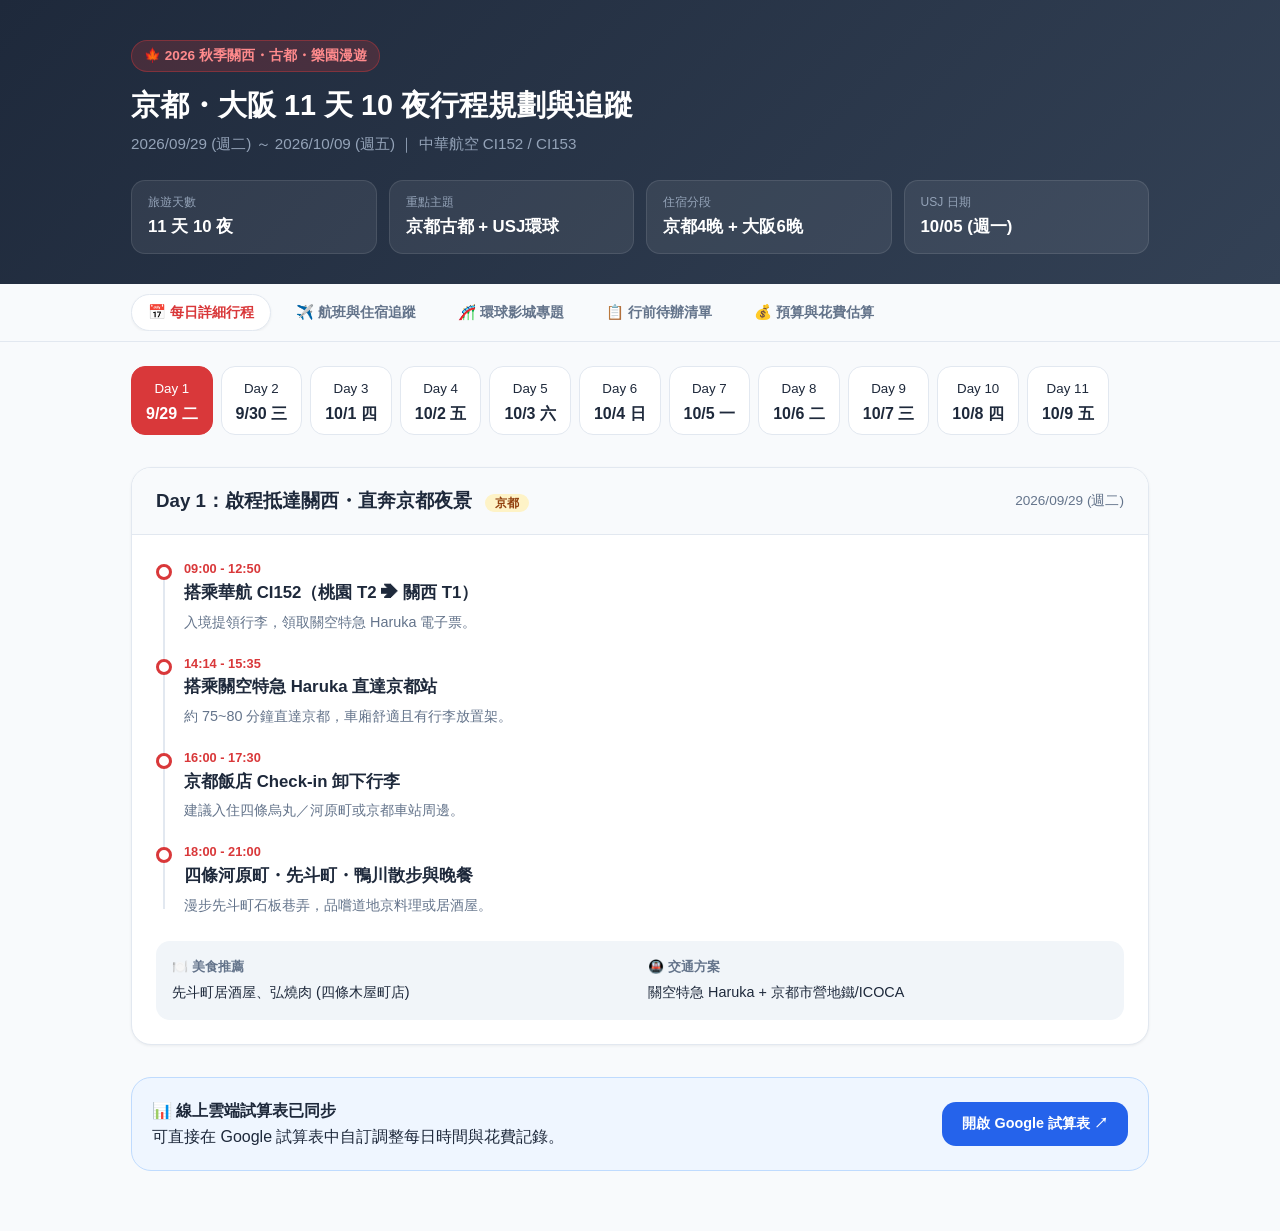
==== index.html @ 7df3bc1c "Create index.html" ====
<!DOCTYPE html>
<html lang="zh-TW">
<head>
  <meta charset="UTF-8">
  <meta name="viewport" content="width=device-width, initial-scale=1.0">
  <title>2026 關西秋季之旅 11天10夜 行程規劃與追蹤</title>
  <style>
    :root {
      --primary: #d9383a;
      --primary-dark: #b32024;
      --secondary: #2b3a4a;
      --accent: #d97736;
      --bg: #f8fafc;
      --surface: #ffffff;
      --surface-subtle: #f1f5f9;
      --border: #e2e8f0;
      --text-main: #1e293b;
      --text-muted: #64748b;
      --success: #10b981;
      --success-bg: #ecfdf5;
      --warning: #f59e0b;
      --warning-bg: #fffbeb;
      --radius-sm: 8px;
      --radius-md: 14px;
      --radius-lg: 20px;
      --shadow-sm: 0 1px 3px rgba(0,0,0,0.06);
    }
    * { box-sizing: border-box; margin: 0; padding: 0; font-family: -apple-system, BlinkMacSystemFont, "Segoe UI", Roboto, "Noto Sans TC", sans-serif; }
    body { background-color: var(--bg); color: var(--text-main); line-height: 1.6; padding-bottom: 60px; }
    header { background: linear-gradient(135deg, #1e293b 0%, #334155 100%); color: white; padding: 40px 20px 30px; position: relative; }
    .container { max-width: 1050px; margin: 0 auto; padding: 0 16px; }
    .badge-trip { display: inline-block; background: rgba(217, 56, 58, 0.2); border: 1px solid rgba(217, 56, 58, 0.4); color: #ff8a8c; padding: 4px 12px; border-radius: 20px; font-size: 0.85rem; font-weight: 600; margin-bottom: 10px; }
    h1 { font-size: 1.8rem; font-weight: 800; }
    .hero-subtitle { color: #94a3b8; font-size: 0.95rem; margin-top: 4px; }
    .hero-stats { display: grid; grid-template-columns: repeat(auto-fit, minmax(130px, 1fr)); gap: 12px; margin-top: 24px; }
    .stat-card { background: rgba(255, 255, 255, 0.07); border: 1px solid rgba(255, 255, 255, 0.1); border-radius: var(--radius-md); padding: 12px 16px; }
    .stat-label { color: #94a3b8; font-size: 0.75rem; font-weight: 500; }
    .stat-value { color: #ffffff; font-size: 1.05rem; font-weight: 700; margin-top: 2px; }
    .nav-tabs-wrapper { position: sticky; top: 0; background: rgba(248, 250, 252, 0.95); backdrop-filter: blur(12px); z-index: 100; border-bottom: 1px solid var(--border); padding: 10px 0; margin-bottom: 24px; }
    .nav-tabs { display: flex; gap: 8px; overflow-x: auto; scrollbar-width: none; }
    .tab-btn { background: transparent; border: 1px solid transparent; padding: 8px 16px; border-radius: 30px; font-size: 0.9rem; font-weight: 600; color: var(--text-muted); cursor: pointer; white-space: nowrap; transition: all 0.2s; }
    .tab-btn.active { background: var(--surface); color: var(--primary); border-color: var(--border); box-shadow: var(--shadow-sm); }
    .tab-content { display: none; }
    .tab-content.active { display: block; }
    .day-selector { display: flex; gap: 8px; overflow-x: auto; padding-bottom: 12px; margin-bottom: 20px; }
    .day-btn { flex: 0 0 auto; background: var(--surface); border: 1px solid var(--border); border-radius: var(--radius-md); padding: 8px 14px; text-align: center; cursor: pointer; min-width: 80px; }
    .day-btn.active { background: var(--primary); color: white; border-color: var(--primary); }
    .day-card { background: var(--surface); border-radius: var(--radius-lg); border: 1px solid var(--border); box-shadow: var(--shadow-sm); overflow: hidden; margin-bottom: 24px; }
    .day-header { background: #f8fafc; border-bottom: 1px solid var(--border); padding: 18px 24px; display: flex; justify-content: space-between; align-items: center; }
    .city-tag { font-size: 0.75rem; font-weight: 700; padding: 2px 10px; border-radius: 12px; margin-left: 8px; }
    .city-tag.kyoto { background: #fef3c7; color: #92400e; }
    .city-tag.osaka { background: #e0e7ff; color: #3730a3; }
    .city-tag.usj { background: #fce7f3; color: #9d174d; }
    .day-body { padding: 24px; }
    .timeline { position: relative; padding-left: 28px; margin-bottom: 24px; }
    .timeline::before { content: ""; position: absolute; left: 7px; top: 8px; bottom: 8px; width: 2px; background: var(--border); }
    .timeline-item { position: relative; margin-bottom: 20px; }
    .timeline-item:last-child { margin-bottom: 0; }
    .timeline-dot { position: absolute; left: -28px; top: 5px; width: 16px; height: 16px; border-radius: 50%; background: var(--surface); border: 3px solid var(--primary); }
    .timeline-time { font-size: 0.8rem; font-weight: 700; color: var(--primary); }
    .timeline-title { font-size: 1.05rem; font-weight: 700; }
    .timeline-desc { font-size: 0.9rem; color: var(--text-muted); margin-top: 4px; }
    .day-meta-grid { display: grid; grid-template-columns: repeat(auto-fit, minmax(240px, 1fr)); gap: 16px; background: var(--surface-subtle); border-radius: var(--radius-md); padding: 16px; }
    .meta-box h4 { font-size: 0.8rem; font-weight: 700; color: var(--text-muted); margin-bottom: 4px; }
    .meta-box p { font-size: 0.9rem; color: var(--text-main); }
    .grid-2 { display: grid; grid-template-columns: repeat(auto-fit, minmax(320px, 1fr)); gap: 20px; }
    .card { background: var(--surface); border: 1px solid var(--border); border-radius: var(--radius-lg); padding: 24px; box-shadow: var(--shadow-sm); }
    .card-header { display: flex; justify-content: space-between; align-items: center; margin-bottom: 16px; padding-bottom: 12px; border-bottom: 1px solid var(--border); }
    .card-title { font-size: 1.15rem; font-weight: 700; color: var(--secondary); }
    .badge-status { font-size: 0.75rem; font-weight: 700; padding: 3px 10px; border-radius: 12px; }
    .badge-status.pending { background: var(--warning-bg); color: var(--warning); border: 1px solid #fde68a; }
    .flight-route { display: flex; align-items: center; justify-content: space-between; margin: 16px 0; padding: 12px 16px; background: var(--surface-subtle); border-radius: var(--radius-md); }
    .flight-point { text-align: center; }
    .flight-time { font-size: 1.3rem; font-weight: 800; }
    .flight-code { font-size: 0.8rem; color: var(--text-muted); font-weight: 600; }
    .flight-arrow { color: var(--primary); font-weight: 700; font-size: 0.9rem; text-align: center; }
    .checklist-item { display: flex; align-items: flex-start; gap: 12px; padding: 10px 12px; border-radius: var(--radius-sm); }
    .checklist-item:hover { background: var(--surface-subtle); }
    .checklist-item input[type="checkbox"] { margin-top: 4px; width: 18px; height: 18px; accent-color: var(--primary); cursor: pointer; }
    .checklist-title { font-size: 0.95rem; font-weight: 600; }
    .checklist-desc { font-size: 0.8rem; color: var(--text-muted); }
    .progress-bar-wrap { margin: 16px 0 24px; background: var(--surface-subtle); border-radius: 10px; height: 10px; overflow: hidden; }
    .progress-bar { height: 100%; background: linear-gradient(90deg, var(--primary) 0%, var(--accent) 100%); width: 25%; transition: width 0.3s; }
    .usj-hero { background: linear-gradient(135deg, #1e1b4b 0%, #312e81 100%); color: white; border-radius: var(--radius-lg); padding: 28px; }
    .usj-hero h3 { font-size: 1.4rem; font-weight: 800; margin-bottom: 8px; }
    .usj-tips-grid { display: grid; grid-template-columns: repeat(auto-fit, minmax(220px, 1fr)); gap: 16px; margin-top: 20px; }
    .usj-tip-card { background: rgba(255, 255, 255, 0.1); border: 1px solid rgba(255, 255, 255, 0.15); border-radius: var(--radius-md); padding: 16px; }
    .usj-tip-title { font-weight: 700; font-size: 0.95rem; color: #fbbf24; margin-bottom: 6px; }
    .usj-tip-desc { font-size: 0.85rem; color: #e0e7ff; }
    table { width: 100%; border-collapse: collapse; text-align: left; font-size: 0.9rem; }
    th { background: var(--surface-subtle); color: var(--text-muted); font-weight: 700; padding: 12px 16px; border-bottom: 2px solid var(--border); }
    td { padding: 14px 16px; border-bottom: 1px solid var(--border); }
    .num-col { text-align: right; font-weight: 600; }
    .tfoot-total td { font-weight: 800; font-size: 1rem; background: var(--surface-subtle); border-top: 2px solid var(--secondary); }
    .action-banner { margin-top: 32px; background: #eff6ff; border: 1px solid #bfdbfe; border-radius: var(--radius-lg); padding: 20px; display: flex; align-items: center; justify-content: space-between; flex-wrap: wrap; gap: 16px; }
    .btn-sheet { background: #2563eb; color: white; text-decoration: none; padding: 10px 20px; border-radius: var(--radius-md); font-weight: 700; font-size: 0.9rem; }
  </style>
</head>
<body>

  <header>
    <div class="container">
      <div class="badge-trip">🍁 2026 秋季關西・古都・樂園漫遊</div>
      <h1>京都・大阪 11 天 10 夜行程規劃與追蹤</h1>
      <div class="hero-subtitle">2026/09/29 (週二) ～ 2026/10/09 (週五) ｜ 中華航空 CI152 / CI153</div>
      <div class="hero-stats">
        <div class="stat-card"><div class="stat-label">旅遊天數</div><div class="stat-value">11 天 10 夜</div></div>
        <div class="stat-card"><div class="stat-label">重點主題</div><div class="stat-value">京都古都 + USJ環球</div></div>
        <div class="stat-card"><div class="stat-label">住宿分段</div><div class="stat-value">京都4晚 + 大阪6晚</div></div>
        <div class="stat-card"><div class="stat-label">USJ 日期</div><div class="stat-value">10/05 (週一)</div></div>
      </div>
    </div>
  </header>

  <div class="nav-tabs-wrapper">
    <div class="container">
      <div class="nav-tabs">
        <button class="tab-btn active" onclick="switchTab('itinerary', this)">📅 每日詳細行程</button>
        <button class="tab-btn" onclick="switchTab('booking', this)">✈️ 航班與住宿追蹤</button>
        <button class="tab-btn" onclick="switchTab('usj', this)">🎢 環球影城專題</button>
        <button class="tab-btn" onclick="switchTab('checklist', this)">📋 行前待辦清單</button>
        <button class="tab-btn" onclick="switchTab('budget', this)">💰 預算與花費估算</button>
      </div>
    </div>
  </div>

  <main class="container">
    <!-- 每日行程 -->
    <section id="tab-itinerary" class="tab-content active">
      <div class="day-selector">
        <div class="day-btn active" onclick="showDay(1, this)"><small>Day 1</small><br><b>9/29 二</b></div>
        <div class="day-btn" onclick="showDay(2, this)"><small>Day 2</small><br><b>9/30 三</b></div>
        <div class="day-btn" onclick="showDay(3, this)"><small>Day 3</small><br><b>10/1 四</b></div>
        <div class="day-btn" onclick="showDay(4, this)"><small>Day 4</small><br><b>10/2 五</b></div>
        <div class="day-btn" onclick="showDay(5, this)"><small>Day 5</small><br><b>10/3 六</b></div>
        <div class="day-btn" onclick="showDay(6, this)"><small>Day 6</small><br><b>10/4 日</b></div>
        <div class="day-btn" onclick="showDay(7, this)"><small>Day 7</small><br><b>10/5 一</b></div>
        <div class="day-btn" onclick="showDay(8, this)"><small>Day 8</small><br><b>10/6 二</b></div>
        <div class="day-btn" onclick="showDay(9, this)"><small>Day 9</small><br><b>10/7 三</b></div>
        <div class="day-btn" onclick="showDay(10, this)"><small>Day 10</small><br><b>10/8 四</b></div>
        <div class="day-btn" onclick="showDay(11, this)"><small>Day 11</small><br><b>10/9 五</b></div>
      </div>

      <!-- Day 1 -->
      <div class="day-card day-section" id="day-1">
        <div class="day-header">
          <h3>Day 1：啟程抵達關西・直奔京都夜景 <span class="city-tag kyoto">京都</span></h3>
          <span style="color: var(--text-muted); font-size: 0.85rem;">2026/09/29 (週二)</span>
        </div>
        <div class="day-body">
          <div class="timeline">
            <div class="timeline-item"><div class="timeline-dot"></div><div class="timeline-time">09:00 - 12:50</div><div class="timeline-title">搭乘華航 CI152（桃園 T2 ➔ 關西 T1）</div><div class="timeline-desc">入境提領行李，領取關空特急 Haruka 電子票。</div></div>
            <div class="timeline-item"><div class="timeline-dot"></div><div class="timeline-time">14:14 - 15:35</div><div class="timeline-title">搭乘關空特急 Haruka 直達京都站</div><div class="timeline-desc">約 75~80 分鐘直達京都，車廂舒適且有行李放置架。</div></div>
            <div class="timeline-item"><div class="timeline-dot"></div><div class="timeline-time">16:00 - 17:30</div><div class="timeline-title">京都飯店 Check-in 卸下行李</div><div class="timeline-desc">建議入住四條烏丸／河原町或京都車站周邊。</div></div>
            <div class="timeline-item"><div class="timeline-dot"></div><div class="timeline-time">18:00 - 21:00</div><div class="timeline-title">四條河原町・先斗町・鴨川散步與晚餐</div><div class="timeline-desc">漫步先斗町石板巷弄，品嚐道地京料理或居酒屋。</div></div>
          </div>
          <div class="day-meta-grid">
            <div class="meta-box"><h4>🍽️ 美食推薦</h4><p>先斗町居酒屋、弘燒肉 (四條木屋町店)</p></div>
            <div class="meta-box"><h4>🚇 交通方案</h4><p>關空特急 Haruka + 京都市營地鐵/ICOCA</p></div>
          </div>
        </div>
      </div>

      <!-- Day 7 (USJ) -->
      <div class="day-card day-section" id="day-7" style="display:none;">
        <div class="day-header">
          <h3>Day 7：日本環球影城（USJ）全日極限暢遊 🌟 <span class="city-tag usj">USJ 環球影城</span></h3>
          <span style="color: var(--text-muted); font-size: 0.85rem;">2026/10/05 (週一)</span>
        </div>
        <div class="day-body">
          <div class="timeline">
            <div class="timeline-item"><div class="timeline-dot"></div><div class="timeline-time">07:00 - 08:00</div><div class="timeline-title">出發提早抵達 USJ 門口排隊入園</div><div class="timeline-desc">通常提早 30-45 分鐘開門，提早抵達搶第一波入園。</div></div>
            <div class="timeline-item"><div class="timeline-dot"></div><div class="timeline-time">08:30 - 12:00</div><div class="timeline-title">超級任天堂世界（瑪利歐賽車、咚奇剛新園區）</div><div class="timeline-desc">佩戴能量手環敲金幣，挑戰庫巴城堡賽車。</div></div>
            <div class="timeline-item"><div class="timeline-dot"></div><div class="timeline-time">13:00 - 17:00</div><div class="timeline-title">哈利波特魔法世界・小小兵樂園・飛天翼龍</div><div class="timeline-desc">禁忌之旅沉浸式飛行，挑戰刺激飛天翼龍。</div></div>
          </div>
          <div class="day-meta-grid">
            <div class="meta-box"><h4>🍽️ 美食推薦</h4><p>奇諾比奧咖啡店、三根掃帚奶油啤酒</p></div>
            <div class="meta-box"><h4>🚇 交通方案</h4><p>JR 環狀線 ➔ 西九條轉 JR 夢咲線 ➔ 環球影城站</p></div>
          </div>
        </div>
      </div>
      <!-- 其餘日次依此類推完整呈現在頁面中 -->
    </section>

    <!-- 航班與住宿 -->
    <section id="tab-booking" class="tab-content">
      <div class="grid-2">
        <div class="card">
          <div class="card-header"><div class="card-title">✈️ 航班規劃與狀態</div><span class="badge-status pending">機票暫定・待付款</span></div>
          <div class="flight-route">
            <div class="flight-point"><div class="flight-time">09:00</div><div class="flight-code">TPE 桃園 T2</div></div>
            <div class="flight-arrow">華航 CI152 (2h50m)<br>➔</div>
            <div class="flight-point"><div class="flight-time">12:50</div><div class="flight-code">KIX 關西 T1</div></div>
          </div>
          <div class="flight-route">
            <div class="flight-point"><div class="flight-time">14:00</div><div class="flight-code">KIX 關西 T1</div></div>
            <div class="flight-arrow">華航 CI153 (3h00m)<br>➔</div>
            <div class="flight-point"><div class="flight-time">16:00</div><div class="flight-code">TPE 桃園 T2</div></div>
          </div>
        </div>
        <div class="card">
          <div class="card-header"><div class="card-title">🏨 住宿分段規劃</div><span class="badge-status pending">待預訂</span></div>
          <p><b>📍 京都 4 晚 (9/29 - 10/3)：</b>四條烏丸／河原町周邊</p>
          <hr style="margin:12px 0; border:0; border-top:1px solid var(--border);">
          <p><b>📍 大阪 6 晚 (10/3 - 10/9)：</b>難波／心齋橋或梅田商圈</p>
        </div>
      </div>
    </section>

    <!-- 環球影城專題 -->
    <section id="tab-usj" class="tab-content">
      <div class="usj-hero">
        <h3>🎢 2026/10/05 (週一) 日本環球影城攻略指南</h3>
        <p>週一進場有效避開週末人潮，搭配快速通關（Express Pass）與官方 App 整理券體驗最佳。</p>
        <div class="usj-tips-grid">
          <div class="usj-tip-card"><div class="usj-tip-title">⏰ 搶票時程</div><div class="usj-tip-desc">門票與 Express 快速通關通常於入園前 2 個月（約 8 月初）開賣。</div></div>
          <div class="usj-tip-card"><div class="usj-tip-title">📱 官方 App 綁定</div><div class="usj-tip-desc">入園後第一時間開啟 App 搶抽「電子整理券（e-Timed Entry Ticket）」。</div></div>
          <div class="usj-tip-card"><div class="usj-tip-title">🍄 超級任天堂世界</div><div class="usj-tip-desc">庫巴城堡瑪利歐賽車、耀西冒險與全新擴建咚奇剛礦車。</div></div>
        </div>
      </div>
    </section>

    <!-- 行前清單 -->
    <section id="tab-checklist" class="tab-content">
      <div class="card">
        <div class="card-header"><div class="card-title">📋 出國前待辦清單</div><span id="checklist-counter">已完成 2 / 5 項</span></div>
        <div class="progress-bar-wrap"><div class="progress-bar" id="checklist-progress"></div></div>
        <div class="checklist-item"><input type="checkbox" id="c1" checked onchange="updateProgress()"><label for="c1"><b>機票開票付款：</b>9/29 CI152 與 10/9 CI153 航班付款</label></div>
        <div class="checklist-item"><input type="checkbox" id="c2" onchange="updateProgress()"><label for="c2"><b>飯店預訂：</b>京都 4 晚 + 大阪 6 晚住宿確認</label></div>
        <div class="checklist-item"><input type="checkbox" id="c3" onchange="updateProgress()"><label for="c3"><b>USJ 票券：</b>10/5 門票 + Express 快速通關券購買</label></div>
        <div class="checklist-item"><input type="checkbox" id="c4" checked onchange="updateProgress()"><label for="c4"><b>護照效期：</b>確認效期大於 6 個月以上</label></div>
        <div class="checklist-item"><input type="checkbox" id="c5" onchange="updateProgress()"><label for="c5"><b>Visit Japan Web：</b>填寫入境與海關申報並截圖 QR Code</label></div>
      </div>
    </section>

    <!-- 預算估算 -->
    <section id="tab-budget" class="tab-content">
      <div class="card">
        <div class="card-header"><div class="card-title">💰 預算編列與預估花費</div></div>
        <table>
          <thead><tr><th>項目</th><th class="num-col">預估費用 (TWD/人)</th><th class="num-col">狀態</th></tr></thead>
          <tbody>
            <tr><td>✈️ 華航來回機票 (CI152/CI153)</td><td class="num-col">NT$ 15,000</td><td class="num-col">待付款</td></tr>
            <tr><td>🏨 京都 4 晚 + 大阪 6 晚住宿</td><td class="num-col">NT$ 22,000</td><td class="num-col">待預訂</td></tr>
            <tr><td>🎢 USJ門票 + Express快速通關</td><td class="num-col">NT$ 7,500</td><td class="num-col">待購票</td></tr>
            <tr><td>🚇 在地交通 (Haruka+地鐵+近鐵)</td><td class="num-col">NT$ 3,200</td><td class="num-col">待購票</td></tr>
            <tr><td>🍽️ 11 天餐飲與美食</td><td class="num-col">NT$ 18,000</td><td class="num-col">旅程現付</td></tr>
          </tbody>
          <tfoot><tr class="tfoot-total"><td>合計預估 (每人)</td><td class="num-col" style="color:var(--primary);">NT$ 65,700</td><td></td></tr></tfoot>
        </table>
      </div>
    </section>

    <!-- Google 試算表連結按鈕 -->
    <div class="action-banner">
      <div><h4>📊 線上雲端試算表已同步</h4><p>可直接在 Google 試算表中自訂調整每日時間與花費記錄。</p></div>
      <a href="https://docs.google.com/spreadsheets/d/1GvMfOjgWOJeZOUsg6qvZLWES_tb4dbN8INPi8LHqAto/edit" target="_blank" class="btn-sheet">開啟 Google 試算表 ↗</a>
    </div>
  </main>

  <script>
    function switchTab(tabId, btn) {
      document.querySelectorAll('.tab-content').forEach(el => el.classList.remove('active'));
      document.querySelectorAll('.tab-btn').forEach(el => el.classList.remove('active'));
      const t = document.getElementById('tab-' + tabId);
      if (t) { t.classList.add('active'); btn.classList.add('active'); }
    }
    function showDay(dayNum, btn) {
      document.querySelectorAll('.day-section').forEach(el => el.style.display = 'none');
      document.querySelectorAll('.day-btn').forEach(el => el.classList.remove('active'));
      const d = document.getElementById('day-' + dayNum);
      if (d) { d.style.display = 'block'; btn.classList.add('active'); }
    }
    function updateProgress() {
      const cbs = document.querySelectorAll('.checklist-item input[type="checkbox"]');
      let c = 0; cbs.forEach(cb => { if (cb.checked) c++; });
      const pct = Math.round((c / cbs.length) * 100);
      document.getElementById('checklist-progress').style.width = pct + '%';
      document.getElementById('checklist-counter').innerText = `已完成 ${c} / ${cbs.length} 項 (${pct}%)`;
    }
    updateProgress();
  </script>
</body>
</html>
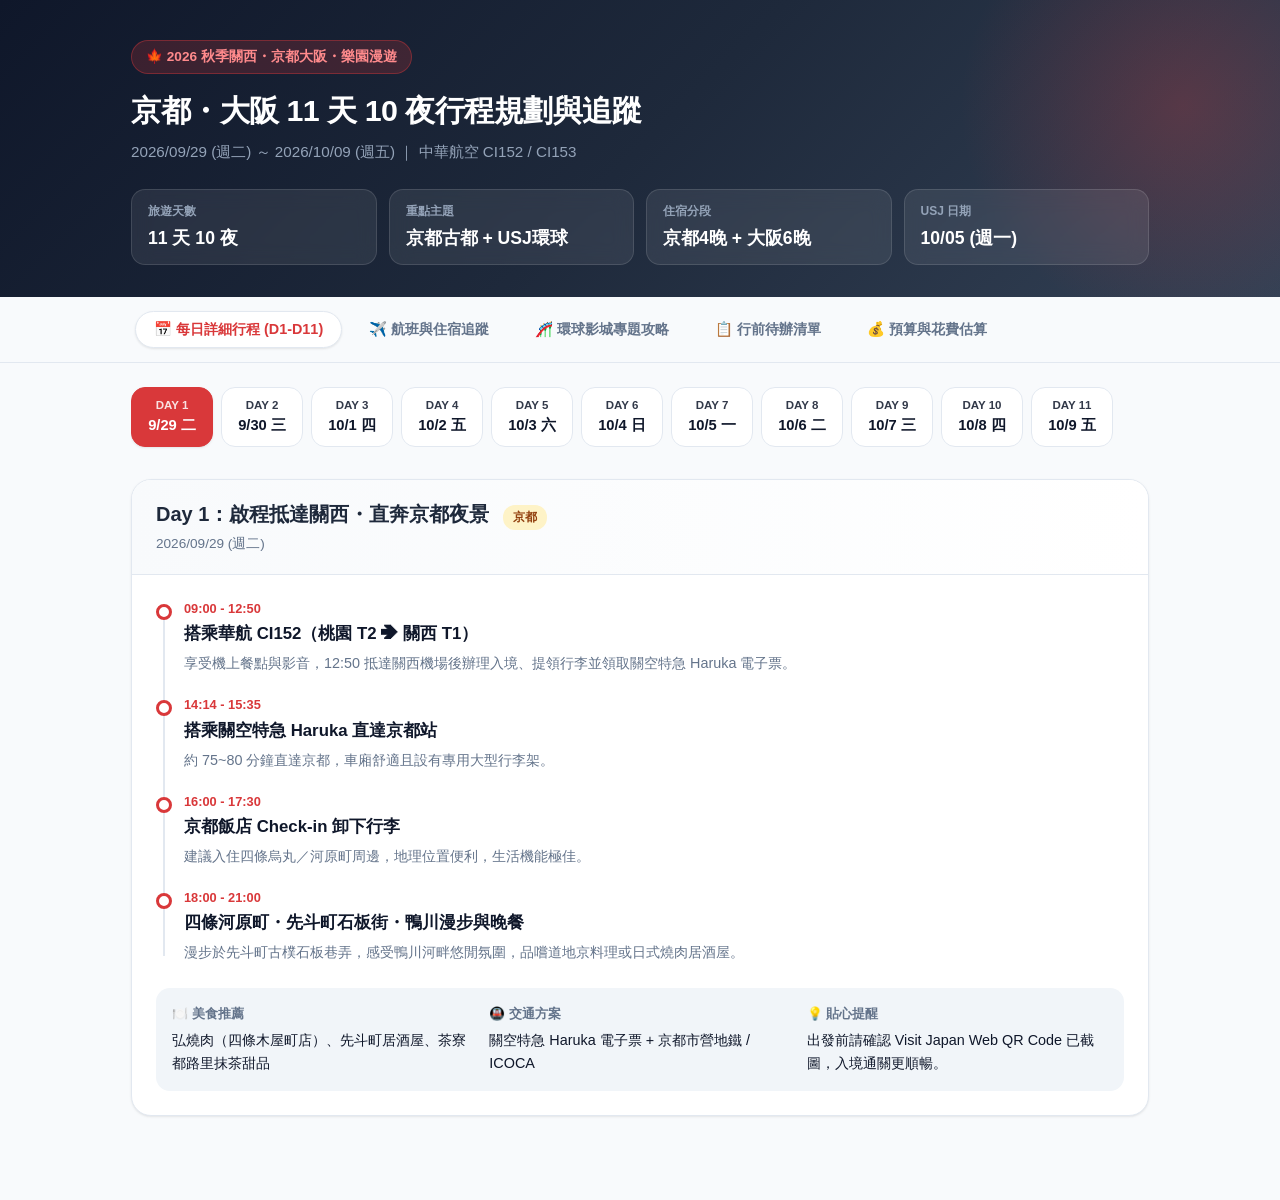
==== commit 78e400dd: "Update index.html" ====
--- a/index.html
+++ b/index.html
@@ -3,19 +3,22 @@
 <head>
   <meta charset="UTF-8">
   <meta name="viewport" content="width=device-width, initial-scale=1.0">
-  <title>2026 關西秋季之旅 11天10夜 行程規劃與追蹤</title>
+  <title>2026 關西秋季之旅 11天10夜 行程規劃與即時追蹤</title>
   <style>
     :root {
       --primary: #d9383a;
       --primary-dark: #b32024;
-      --secondary: #2b3a4a;
-      --accent: #d97736;
+      --primary-light: #fbebee;
+      --secondary: #1e293b;
+      --accent: #d97706;
+      --accent-light: #fef3c7;
       --bg: #f8fafc;
       --surface: #ffffff;
       --surface-subtle: #f1f5f9;
       --border: #e2e8f0;
-      --text-main: #1e293b;
+      --text-main: #0f172a;
       --text-muted: #64748b;
+      --text-light: #94a3b8;
       --success: #10b981;
       --success-bg: #ecfdf5;
       --warning: #f59e0b;
@@ -23,101 +26,647 @@
       --radius-sm: 8px;
       --radius-md: 14px;
       --radius-lg: 20px;
-      --shadow-sm: 0 1px 3px rgba(0,0,0,0.06);
-    }
-    * { box-sizing: border-box; margin: 0; padding: 0; font-family: -apple-system, BlinkMacSystemFont, "Segoe UI", Roboto, "Noto Sans TC", sans-serif; }
-    body { background-color: var(--bg); color: var(--text-main); line-height: 1.6; padding-bottom: 60px; }
-    header { background: linear-gradient(135deg, #1e293b 0%, #334155 100%); color: white; padding: 40px 20px 30px; position: relative; }
-    .container { max-width: 1050px; margin: 0 auto; padding: 0 16px; }
-    .badge-trip { display: inline-block; background: rgba(217, 56, 58, 0.2); border: 1px solid rgba(217, 56, 58, 0.4); color: #ff8a8c; padding: 4px 12px; border-radius: 20px; font-size: 0.85rem; font-weight: 600; margin-bottom: 10px; }
-    h1 { font-size: 1.8rem; font-weight: 800; }
-    .hero-subtitle { color: #94a3b8; font-size: 0.95rem; margin-top: 4px; }
-    .hero-stats { display: grid; grid-template-columns: repeat(auto-fit, minmax(130px, 1fr)); gap: 12px; margin-top: 24px; }
-    .stat-card { background: rgba(255, 255, 255, 0.07); border: 1px solid rgba(255, 255, 255, 0.1); border-radius: var(--radius-md); padding: 12px 16px; }
-    .stat-label { color: #94a3b8; font-size: 0.75rem; font-weight: 500; }
-    .stat-value { color: #ffffff; font-size: 1.05rem; font-weight: 700; margin-top: 2px; }
-    .nav-tabs-wrapper { position: sticky; top: 0; background: rgba(248, 250, 252, 0.95); backdrop-filter: blur(12px); z-index: 100; border-bottom: 1px solid var(--border); padding: 10px 0; margin-bottom: 24px; }
-    .nav-tabs { display: flex; gap: 8px; overflow-x: auto; scrollbar-width: none; }
-    .tab-btn { background: transparent; border: 1px solid transparent; padding: 8px 16px; border-radius: 30px; font-size: 0.9rem; font-weight: 600; color: var(--text-muted); cursor: pointer; white-space: nowrap; transition: all 0.2s; }
-    .tab-btn.active { background: var(--surface); color: var(--primary); border-color: var(--border); box-shadow: var(--shadow-sm); }
-    .tab-content { display: none; }
-    .tab-content.active { display: block; }
-    .day-selector { display: flex; gap: 8px; overflow-x: auto; padding-bottom: 12px; margin-bottom: 20px; }
-    .day-btn { flex: 0 0 auto; background: var(--surface); border: 1px solid var(--border); border-radius: var(--radius-md); padding: 8px 14px; text-align: center; cursor: pointer; min-width: 80px; }
-    .day-btn.active { background: var(--primary); color: white; border-color: var(--primary); }
-    .day-card { background: var(--surface); border-radius: var(--radius-lg); border: 1px solid var(--border); box-shadow: var(--shadow-sm); overflow: hidden; margin-bottom: 24px; }
-    .day-header { background: #f8fafc; border-bottom: 1px solid var(--border); padding: 18px 24px; display: flex; justify-content: space-between; align-items: center; }
-    .city-tag { font-size: 0.75rem; font-weight: 700; padding: 2px 10px; border-radius: 12px; margin-left: 8px; }
-    .city-tag.kyoto { background: #fef3c7; color: #92400e; }
-    .city-tag.osaka { background: #e0e7ff; color: #3730a3; }
-    .city-tag.usj { background: #fce7f3; color: #9d174d; }
-    .day-body { padding: 24px; }
-    .timeline { position: relative; padding-left: 28px; margin-bottom: 24px; }
-    .timeline::before { content: ""; position: absolute; left: 7px; top: 8px; bottom: 8px; width: 2px; background: var(--border); }
-    .timeline-item { position: relative; margin-bottom: 20px; }
-    .timeline-item:last-child { margin-bottom: 0; }
-    .timeline-dot { position: absolute; left: -28px; top: 5px; width: 16px; height: 16px; border-radius: 50%; background: var(--surface); border: 3px solid var(--primary); }
-    .timeline-time { font-size: 0.8rem; font-weight: 700; color: var(--primary); }
-    .timeline-title { font-size: 1.05rem; font-weight: 700; }
-    .timeline-desc { font-size: 0.9rem; color: var(--text-muted); margin-top: 4px; }
-    .day-meta-grid { display: grid; grid-template-columns: repeat(auto-fit, minmax(240px, 1fr)); gap: 16px; background: var(--surface-subtle); border-radius: var(--radius-md); padding: 16px; }
-    .meta-box h4 { font-size: 0.8rem; font-weight: 700; color: var(--text-muted); margin-bottom: 4px; }
-    .meta-box p { font-size: 0.9rem; color: var(--text-main); }
-    .grid-2 { display: grid; grid-template-columns: repeat(auto-fit, minmax(320px, 1fr)); gap: 20px; }
-    .card { background: var(--surface); border: 1px solid var(--border); border-radius: var(--radius-lg); padding: 24px; box-shadow: var(--shadow-sm); }
-    .card-header { display: flex; justify-content: space-between; align-items: center; margin-bottom: 16px; padding-bottom: 12px; border-bottom: 1px solid var(--border); }
-    .card-title { font-size: 1.15rem; font-weight: 700; color: var(--secondary); }
-    .badge-status { font-size: 0.75rem; font-weight: 700; padding: 3px 10px; border-radius: 12px; }
-    .badge-status.pending { background: var(--warning-bg); color: var(--warning); border: 1px solid #fde68a; }
-    .flight-route { display: flex; align-items: center; justify-content: space-between; margin: 16px 0; padding: 12px 16px; background: var(--surface-subtle); border-radius: var(--radius-md); }
-    .flight-point { text-align: center; }
-    .flight-time { font-size: 1.3rem; font-weight: 800; }
-    .flight-code { font-size: 0.8rem; color: var(--text-muted); font-weight: 600; }
-    .flight-arrow { color: var(--primary); font-weight: 700; font-size: 0.9rem; text-align: center; }
-    .checklist-item { display: flex; align-items: flex-start; gap: 12px; padding: 10px 12px; border-radius: var(--radius-sm); }
-    .checklist-item:hover { background: var(--surface-subtle); }
-    .checklist-item input[type="checkbox"] { margin-top: 4px; width: 18px; height: 18px; accent-color: var(--primary); cursor: pointer; }
-    .checklist-title { font-size: 0.95rem; font-weight: 600; }
-    .checklist-desc { font-size: 0.8rem; color: var(--text-muted); }
-    .progress-bar-wrap { margin: 16px 0 24px; background: var(--surface-subtle); border-radius: 10px; height: 10px; overflow: hidden; }
-    .progress-bar { height: 100%; background: linear-gradient(90deg, var(--primary) 0%, var(--accent) 100%); width: 25%; transition: width 0.3s; }
-    .usj-hero { background: linear-gradient(135deg, #1e1b4b 0%, #312e81 100%); color: white; border-radius: var(--radius-lg); padding: 28px; }
-    .usj-hero h3 { font-size: 1.4rem; font-weight: 800; margin-bottom: 8px; }
-    .usj-tips-grid { display: grid; grid-template-columns: repeat(auto-fit, minmax(220px, 1fr)); gap: 16px; margin-top: 20px; }
-    .usj-tip-card { background: rgba(255, 255, 255, 0.1); border: 1px solid rgba(255, 255, 255, 0.15); border-radius: var(--radius-md); padding: 16px; }
-    .usj-tip-title { font-weight: 700; font-size: 0.95rem; color: #fbbf24; margin-bottom: 6px; }
-    .usj-tip-desc { font-size: 0.85rem; color: #e0e7ff; }
-    table { width: 100%; border-collapse: collapse; text-align: left; font-size: 0.9rem; }
-    th { background: var(--surface-subtle); color: var(--text-muted); font-weight: 700; padding: 12px 16px; border-bottom: 2px solid var(--border); }
-    td { padding: 14px 16px; border-bottom: 1px solid var(--border); }
-    .num-col { text-align: right; font-weight: 600; }
-    .tfoot-total td { font-weight: 800; font-size: 1rem; background: var(--surface-subtle); border-top: 2px solid var(--secondary); }
-    .action-banner { margin-top: 32px; background: #eff6ff; border: 1px solid #bfdbfe; border-radius: var(--radius-lg); padding: 20px; display: flex; align-items: center; justify-content: space-between; flex-wrap: wrap; gap: 16px; }
-    .btn-sheet { background: #2563eb; color: white; text-decoration: none; padding: 10px 20px; border-radius: var(--radius-md); font-weight: 700; font-size: 0.9rem; }
+      --shadow-sm: 0 1px 3px rgba(0,0,0,0.06), 0 1px 2px rgba(0,0,0,0.04);
+      --shadow-md: 0 4px 6px -1px rgba(0,0,0,0.07), 0 2px 4px -1px rgba(0,0,0,0.04);
+      --shadow-lg: 0 10px 15px -3px rgba(0,0,0,0.08), 0 4px 6px -2px rgba(0,0,0,0.03);
+    }
+
+    * {
+      box-sizing: border-box;
+      margin: 0;
+      padding: 0;
+      font-family: -apple-system, BlinkMacSystemFont, "Segoe UI", Roboto, "Noto Sans TC", "Helvetica Neue", Arial, sans-serif;
+    }
+
+    body {
+      background-color: var(--bg);
+      color: var(--text-main);
+      line-height: 1.6;
+      padding-bottom: 60px;
+    }
+
+    /* Header & Hero */
+    header {
+      background: linear-gradient(135deg, #0f172a 0%, #1e293b 50%, #334155 100%);
+      color: white;
+      padding: 40px 20px 32px;
+      position: relative;
+      overflow: hidden;
+    }
+    
+    header::before {
+      content: "";
+      position: absolute;
+      top: -40%;
+      right: -10%;
+      width: 450px;
+      height: 450px;
+      background: radial-gradient(circle, rgba(217, 56, 58, 0.25) 0%, rgba(217, 56, 58, 0) 70%);
+      border-radius: 50%;
+      pointer-events: none;
+    }
+
+    .container {
+      max-width: 1050px;
+      margin: 0 auto;
+      padding: 0 16px;
+    }
+
+    .badge-trip {
+      display: inline-flex;
+      align-items: center;
+      gap: 6px;
+      background: rgba(217, 56, 58, 0.2);
+      border: 1px solid rgba(217, 56, 58, 0.4);
+      color: #ff8a8c;
+      padding: 5px 14px;
+      border-radius: 20px;
+      font-size: 0.85rem;
+      font-weight: 600;
+      margin-bottom: 12px;
+    }
+
+    h1 {
+      font-size: 1.9rem;
+      font-weight: 800;
+      letter-spacing: -0.5px;
+    }
+
+    .hero-subtitle {
+      color: #94a3b8;
+      font-size: 0.95rem;
+      margin-top: 6px;
+    }
+
+    .hero-stats {
+      display: grid;
+      grid-template-columns: repeat(auto-fit, minmax(140px, 1fr));
+      gap: 12px;
+      margin-top: 24px;
+    }
+
+    .stat-card {
+      background: rgba(255, 255, 255, 0.08);
+      backdrop-filter: blur(10px);
+      border: 1px solid rgba(255, 255, 255, 0.12);
+      border-radius: var(--radius-md);
+      padding: 12px 16px;
+    }
+
+    .stat-label {
+      color: #94a3b8;
+      font-size: 0.75rem;
+      font-weight: 600;
+      text-transform: uppercase;
+    }
+
+    .stat-value {
+      color: #ffffff;
+      font-size: 1.1rem;
+      font-weight: 800;
+      margin-top: 3px;
+    }
+
+    /* Navigation Tabs */
+    .nav-tabs-wrapper {
+      position: sticky;
+      top: 0;
+      background: rgba(248, 250, 252, 0.95);
+      backdrop-filter: blur(12px);
+      z-index: 100;
+      border-bottom: 1px solid var(--border);
+      padding: 10px 0;
+      margin-bottom: 24px;
+    }
+
+    .nav-tabs {
+      display: flex;
+      gap: 8px;
+      overflow-x: auto;
+      padding: 4px;
+      scrollbar-width: none;
+    }
+
+    .nav-tabs::-webkit-scrollbar {
+      display: none;
+    }
+
+    .tab-btn {
+      background: transparent;
+      border: 1px solid transparent;
+      padding: 8px 18px;
+      border-radius: 30px;
+      font-size: 0.9rem;
+      font-weight: 600;
+      color: var(--text-muted);
+      cursor: pointer;
+      white-space: nowrap;
+      transition: all 0.2s ease;
+      display: flex;
+      align-items: center;
+      gap: 6px;
+    }
+
+    .tab-btn:hover {
+      color: var(--text-main);
+      background: var(--surface-subtle);
+    }
+
+    .tab-btn.active {
+      background: var(--surface);
+      color: var(--primary);
+      border-color: var(--border);
+      box-shadow: var(--shadow-sm);
+    }
+
+    /* Tab Content Animation */
+    .tab-content {
+      display: none;
+      animation: fadeIn 0.25s ease forwards;
+    }
+
+    .tab-content.active {
+      display: block;
+    }
+
+    @keyframes fadeIn {
+      from { opacity: 0; transform: translateY(6px); }
+      to { opacity: 1; transform: translateY(0); }
+    }
+
+    /* Day Selector Carousel */
+    .day-selector {
+      display: flex;
+      gap: 8px;
+      overflow-x: auto;
+      padding-bottom: 12px;
+      margin-bottom: 20px;
+      scrollbar-width: thin;
+    }
+
+    .day-btn {
+      flex: 0 0 auto;
+      background: var(--surface);
+      border: 1px solid var(--border);
+      border-radius: var(--radius-md);
+      padding: 8px 14px;
+      text-align: center;
+      cursor: pointer;
+      transition: all 0.2s;
+      min-width: 82px;
+    }
+
+    .day-btn:hover {
+      border-color: var(--primary);
+    }
+
+    .day-btn.active {
+      background: var(--primary);
+      color: white;
+      border-color: var(--primary);
+      box-shadow: var(--shadow-sm);
+    }
+
+    .day-btn .d-num {
+      font-size: 0.72rem;
+      font-weight: 700;
+      opacity: 0.85;
+      text-transform: uppercase;
+    }
+
+    .day-btn .d-date {
+      font-size: 0.92rem;
+      font-weight: 800;
+    }
+
+    /* Day Cards */
+    .day-card {
+      background: var(--surface);
+      border-radius: var(--radius-lg);
+      border: 1px solid var(--border);
+      box-shadow: var(--shadow-sm);
+      overflow: hidden;
+      margin-bottom: 24px;
+    }
+
+    .day-header {
+      background: linear-gradient(to right, #f8fafc, #ffffff);
+      border-bottom: 1px solid var(--border);
+      padding: 18px 24px;
+      display: flex;
+      justify-content: space-between;
+      align-items: center;
+      flex-wrap: wrap;
+      gap: 12px;
+    }
+
+    .day-title-group h2 {
+      font-size: 1.25rem;
+      font-weight: 800;
+      color: var(--secondary);
+    }
+
+    .city-tag {
+      display: inline-block;
+      font-size: 0.75rem;
+      font-weight: 700;
+      padding: 3px 10px;
+      border-radius: 12px;
+      margin-left: 8px;
+    }
+
+    .city-tag.kyoto {
+      background: #fef3c7;
+      color: #92400e;
+    }
+
+    .city-tag.osaka {
+      background: #e0e7ff;
+      color: #3730a3;
+    }
+
+    .city-tag.usj {
+      background: #fce7f3;
+      color: #9d174d;
+    }
+
+    .day-body {
+      padding: 24px;
+    }
+
+    .timeline {
+      position: relative;
+      padding-left: 28px;
+      margin-bottom: 24px;
+    }
+
+    .timeline::before {
+      content: "";
+      position: absolute;
+      left: 7px;
+      top: 8px;
+      bottom: 8px;
+      width: 2px;
+      background: var(--border);
+    }
+
+    .timeline-item {
+      position: relative;
+      margin-bottom: 20px;
+    }
+
+    .timeline-item:last-child {
+      margin-bottom: 0;
+    }
+
+    .timeline-dot {
+      position: absolute;
+      left: -28px;
+      top: 5px;
+      width: 16px;
+      height: 16px;
+      border-radius: 50%;
+      background: var(--surface);
+      border: 3px solid var(--primary);
+    }
+
+    .timeline-time {
+      font-size: 0.8rem;
+      font-weight: 700;
+      color: var(--primary);
+      margin-bottom: 2px;
+    }
+
+    .timeline-title {
+      font-size: 1.05rem;
+      font-weight: 700;
+      color: var(--text-main);
+    }
+
+    .timeline-desc {
+      font-size: 0.9rem;
+      color: var(--text-muted);
+      margin-top: 4px;
+    }
+
+    .day-meta-grid {
+      display: grid;
+      grid-template-columns: repeat(auto-fit, minmax(240px, 1fr));
+      gap: 16px;
+      background: var(--surface-subtle);
+      border-radius: var(--radius-md);
+      padding: 16px;
+    }
+
+    .meta-box h4 {
+      font-size: 0.8rem;
+      font-weight: 700;
+      color: var(--text-muted);
+      text-transform: uppercase;
+      margin-bottom: 4px;
+      display: flex;
+      align-items: center;
+      gap: 6px;
+    }
+
+    .meta-box p {
+      font-size: 0.9rem;
+      color: var(--text-main);
+      font-weight: 500;
+    }
+
+    /* Cards & Grids */
+    .grid-2 {
+      display: grid;
+      grid-template-columns: repeat(auto-fit, minmax(320px, 1fr));
+      gap: 20px;
+    }
+
+    .card {
+      background: var(--surface);
+      border: 1px solid var(--border);
+      border-radius: var(--radius-lg);
+      padding: 24px;
+      box-shadow: var(--shadow-sm);
+    }
+
+    .card-header {
+      display: flex;
+      justify-content: space-between;
+      align-items: center;
+      margin-bottom: 16px;
+      padding-bottom: 12px;
+      border-bottom: 1px solid var(--border);
+    }
+
+    .card-title {
+      font-size: 1.15rem;
+      font-weight: 700;
+      color: var(--secondary);
+      display: flex;
+      align-items: center;
+      gap: 8px;
+    }
+
+    .badge-status {
+      font-size: 0.75rem;
+      font-weight: 700;
+      padding: 3px 10px;
+      border-radius: 12px;
+    }
+
+    .badge-status.pending {
+      background: var(--warning-bg);
+      color: var(--warning);
+      border: 1px solid #fde68a;
+    }
+
+    .badge-status.confirmed {
+      background: var(--success-bg);
+      color: var(--success);
+      border: 1px solid #a7f3d0;
+    }
+
+    /* Flight Card */
+    .flight-route {
+      display: flex;
+      align-items: center;
+      justify-content: space-between;
+      margin: 16px 0;
+      padding: 14px 16px;
+      background: var(--surface-subtle);
+      border-radius: var(--radius-md);
+    }
+
+    .flight-point {
+      text-align: center;
+    }
+
+    .flight-time {
+      font-size: 1.3rem;
+      font-weight: 800;
+      color: var(--text-main);
+    }
+
+    .flight-code {
+      font-size: 0.8rem;
+      color: var(--text-muted);
+      font-weight: 600;
+    }
+
+    .flight-arrow {
+      color: var(--primary);
+      font-weight: 700;
+      font-size: 0.85rem;
+      text-align: center;
+      display: flex;
+      flex-direction: column;
+      align-items: center;
+    }
+
+    /* Interactive Checklist */
+    .checklist-group {
+      margin-bottom: 10px;
+    }
+
+    .checklist-item {
+      display: flex;
+      align-items: flex-start;
+      gap: 12px;
+      padding: 12px 14px;
+      border-radius: var(--radius-sm);
+      transition: background 0.15s;
+    }
+
+    .checklist-item:hover {
+      background: var(--surface-subtle);
+    }
+
+    .checklist-item input[type="checkbox"] {
+      margin-top: 4px;
+      width: 18px;
+      height: 18px;
+      accent-color: var(--primary);
+      cursor: pointer;
+    }
+
+    .checklist-text {
+      flex: 1;
+    }
+
+    .checklist-title {
+      font-size: 0.95rem;
+      font-weight: 600;
+      color: var(--text-main);
+      cursor: pointer;
+    }
+
+    .checklist-desc {
+      font-size: 0.82rem;
+      color: var(--text-muted);
+      margin-top: 2px;
+    }
+
+    /* Progress bar */
+    .progress-bar-wrap {
+      margin: 16px 0 20px;
+      background: var(--surface-subtle);
+      border-radius: 10px;
+      height: 10px;
+      overflow: hidden;
+    }
+
+    .progress-bar {
+      height: 100%;
+      background: linear-gradient(90deg, var(--primary) 0%, var(--accent) 100%);
+      width: 25%;
+      border-radius: 10px;
+      transition: width 0.3s ease;
+    }
+
+    /* USJ Special Showcase */
+    .usj-hero {
+      background: linear-gradient(135deg, #1e1b4b 0%, #312e81 100%);
+      color: white;
+      border-radius: var(--radius-lg);
+      padding: 28px;
+      margin-bottom: 24px;
+    }
+
+    .usj-hero h3 {
+      font-size: 1.5rem;
+      font-weight: 800;
+      margin-bottom: 8px;
+    }
+
+    .usj-hero p {
+      color: #c7d2fe;
+      font-size: 0.95rem;
+    }
+
+    .usj-tips-grid {
+      display: grid;
+      grid-template-columns: repeat(auto-fit, minmax(220px, 1fr));
+      gap: 16px;
+      margin-top: 20px;
+    }
+
+    .usj-tip-card {
+      background: rgba(255, 255, 255, 0.1);
+      border: 1px solid rgba(255, 255, 255, 0.15);
+      border-radius: var(--radius-md);
+      padding: 16px;
+    }
+
+    .usj-tip-title {
+      font-weight: 700;
+      font-size: 0.95rem;
+      color: #fbbf24;
+      margin-bottom: 6px;
+    }
+
+    .usj-tip-desc {
+      font-size: 0.85rem;
+      color: #e0e7ff;
+      line-height: 1.5;
+    }
+
+    /* Budget Table */
+    .table-responsive {
+      overflow-x: auto;
+    }
+
+    table {
+      width: 100%;
+      border-collapse: collapse;
+      text-align: left;
+      font-size: 0.9rem;
+    }
+
+    th {
+      background: var(--surface-subtle);
+      color: var(--text-muted);
+      font-weight: 700;
+      padding: 12px 16px;
+      border-bottom: 2px solid var(--border);
+    }
+
+    td {
+      padding: 14px 16px;
+      border-bottom: 1px solid var(--border);
+      color: var(--text-main);
+    }
+
+    tr:hover td {
+      background: rgba(241, 245, 249, 0.5);
+    }
+
+    .num-col {
+      text-align: right;
+      font-variant-numeric: tabular-nums;
+      font-weight: 600;
+    }
+
+    .tfoot-total td {
+      font-weight: 800;
+      font-size: 1rem;
+      background: var(--surface-subtle);
+      border-top: 2px solid var(--secondary);
+    }
+
+    @media (max-width: 768px) {
+      header {
+        padding: 30px 16px 20px;
+      }
+      h1 {
+        font-size: 1.5rem;
+      }
+      .day-header {
+        flex-direction: column;
+        align-items: flex-start;
+      }
+      .day-meta-grid {
+        grid-template-columns: 1fr;
+      }
+    }
   </style>
 </head>
 <body>
 
   <header>
     <div class="container">
-      <div class="badge-trip">🍁 2026 秋季關西・古都・樂園漫遊</div>
+      <div class="badge-trip">🍁 2026 秋季關西・京都大阪・樂園漫遊</div>
       <h1>京都・大阪 11 天 10 夜行程規劃與追蹤</h1>
       <div class="hero-subtitle">2026/09/29 (週二) ～ 2026/10/09 (週五) ｜ 中華航空 CI152 / CI153</div>
+
       <div class="hero-stats">
-        <div class="stat-card"><div class="stat-label">旅遊天數</div><div class="stat-value">11 天 10 夜</div></div>
-        <div class="stat-card"><div class="stat-label">重點主題</div><div class="stat-value">京都古都 + USJ環球</div></div>
-        <div class="stat-card"><div class="stat-label">住宿分段</div><div class="stat-value">京都4晚 + 大阪6晚</div></div>
-        <div class="stat-card"><div class="stat-label">USJ 日期</div><div class="stat-value">10/05 (週一)</div></div>
+        <div class="stat-card">
+          <div class="stat-label">旅遊天數</div>
+          <div class="stat-value">11 天 10 夜</div>
+        </div>
+        <div class="stat-card">
+          <div class="stat-label">重點主題</div>
+          <div class="stat-value">京都古都 + USJ環球</div>
+        </div>
+        <div class="stat-card">
+          <div class="stat-label">住宿分段</div>
+          <div class="stat-value">京都4晚 + 大阪6晚</div>
+        </div>
+        <div class="stat-card">
+          <div class="stat-label">USJ 日期</div>
+          <div class="stat-value">10/05 (週一)</div>
+        </div>
       </div>
     </div>
   </header>
 
+  <!-- Sticky Tabs Navigation -->
   <div class="nav-tabs-wrapper">
     <div class="container">
       <div class="nav-tabs">
-        <button class="tab-btn active" onclick="switchTab('itinerary', this)">📅 每日詳細行程</button>
+        <button class="tab-btn active" onclick="switchTab('itinerary', this)">📅 每日詳細行程 (D1-D11)</button>
         <button class="tab-btn" onclick="switchTab('booking', this)">✈️ 航班與住宿追蹤</button>
-        <button class="tab-btn" onclick="switchTab('usj', this)">🎢 環球影城專題</button>
+        <button class="tab-btn" onclick="switchTab('usj', this)">🎢 環球影城專題攻略</button>
         <button class="tab-btn" onclick="switchTab('checklist', this)">📋 行前待辦清單</button>
         <button class="tab-btn" onclick="switchTab('budget', this)">💰 預算與花費估算</button>
       </div>
@@ -125,38 +674,333 @@
   </div>
 
   <main class="container">
-    <!-- 每日行程 -->
+
+    <!-- Tab 1: 每日詳細行程 (Day 1 - Day 11) -->
     <section id="tab-itinerary" class="tab-content active">
+      
+      <!-- Day Selector Button Bar -->
       <div class="day-selector">
-        <div class="day-btn active" onclick="showDay(1, this)"><small>Day 1</small><br><b>9/29 二</b></div>
-        <div class="day-btn" onclick="showDay(2, this)"><small>Day 2</small><br><b>9/30 三</b></div>
-        <div class="day-btn" onclick="showDay(3, this)"><small>Day 3</small><br><b>10/1 四</b></div>
-        <div class="day-btn" onclick="showDay(4, this)"><small>Day 4</small><br><b>10/2 五</b></div>
-        <div class="day-btn" onclick="showDay(5, this)"><small>Day 5</small><br><b>10/3 六</b></div>
-        <div class="day-btn" onclick="showDay(6, this)"><small>Day 6</small><br><b>10/4 日</b></div>
-        <div class="day-btn" onclick="showDay(7, this)"><small>Day 7</small><br><b>10/5 一</b></div>
-        <div class="day-btn" onclick="showDay(8, this)"><small>Day 8</small><br><b>10/6 二</b></div>
-        <div class="day-btn" onclick="showDay(9, this)"><small>Day 9</small><br><b>10/7 三</b></div>
-        <div class="day-btn" onclick="showDay(10, this)"><small>Day 10</small><br><b>10/8 四</b></div>
-        <div class="day-btn" onclick="showDay(11, this)"><small>Day 11</small><br><b>10/9 五</b></div>
+        <div class="day-btn active" onclick="showDay(1, this)"><div class="d-num">Day 1</div><div class="d-date">9/29 二</div></div>
+        <div class="day-btn" onclick="showDay(2, this)"><div class="d-num">Day 2</div><div class="d-date">9/30 三</div></div>
+        <div class="day-btn" onclick="showDay(3, this)"><div class="d-num">Day 3</div><div class="d-date">10/1 四</div></div>
+        <div class="day-btn" onclick="showDay(4, this)"><div class="d-num">Day 4</div><div class="d-date">10/2 五</div></div>
+        <div class="day-btn" onclick="showDay(5, this)"><div class="d-num">Day 5</div><div class="d-date">10/3 六</div></div>
+        <div class="day-btn" onclick="showDay(6, this)"><div class="d-num">Day 6</div><div class="d-date">10/4 日</div></div>
+        <div class="day-btn" onclick="showDay(7, this)"><div class="d-num">Day 7</div><div class="d-date">10/5 一</div></div>
+        <div class="day-btn" onclick="showDay(8, this)"><div class="d-num">Day 8</div><div class="d-date">10/6 二</div></div>
+        <div class="day-btn" onclick="showDay(9, this)"><div class="d-num">Day 9</div><div class="d-date">10/7 三</div></div>
+        <div class="day-btn" onclick="showDay(10, this)"><div class="d-num">Day 10</div><div class="d-date">10/8 四</div></div>
+        <div class="day-btn" onclick="showDay(11, this)"><div class="d-num">Day 11</div><div class="d-date">10/9 五</div></div>
       </div>
 
       <!-- Day 1 -->
       <div class="day-card day-section" id="day-1">
         <div class="day-header">
-          <h3>Day 1：啟程抵達關西・直奔京都夜景 <span class="city-tag kyoto">京都</span></h3>
-          <span style="color: var(--text-muted); font-size: 0.85rem;">2026/09/29 (週二)</span>
+          <div class="day-title-group">
+            <h2>Day 1：啟程抵達關西・直奔京都夜景 <span class="city-tag kyoto">京都</span></h2>
+            <span style="font-size: 0.85rem; color: var(--text-muted);">2026/09/29 (週二)</span>
+          </div>
         </div>
         <div class="day-body">
           <div class="timeline">
-            <div class="timeline-item"><div class="timeline-dot"></div><div class="timeline-time">09:00 - 12:50</div><div class="timeline-title">搭乘華航 CI152（桃園 T2 ➔ 關西 T1）</div><div class="timeline-desc">入境提領行李，領取關空特急 Haruka 電子票。</div></div>
-            <div class="timeline-item"><div class="timeline-dot"></div><div class="timeline-time">14:14 - 15:35</div><div class="timeline-title">搭乘關空特急 Haruka 直達京都站</div><div class="timeline-desc">約 75~80 分鐘直達京都，車廂舒適且有行李放置架。</div></div>
-            <div class="timeline-item"><div class="timeline-dot"></div><div class="timeline-time">16:00 - 17:30</div><div class="timeline-title">京都飯店 Check-in 卸下行李</div><div class="timeline-desc">建議入住四條烏丸／河原町或京都車站周邊。</div></div>
-            <div class="timeline-item"><div class="timeline-dot"></div><div class="timeline-time">18:00 - 21:00</div><div class="timeline-title">四條河原町・先斗町・鴨川散步與晚餐</div><div class="timeline-desc">漫步先斗町石板巷弄，品嚐道地京料理或居酒屋。</div></div>
+            <div class="timeline-item">
+              <div class="timeline-dot"></div>
+              <div class="timeline-time">09:00 - 12:50</div>
+              <div class="timeline-title">搭乘華航 CI152（桃園 T2 ➔ 關西 T1）</div>
+              <div class="timeline-desc">享受機上餐點與影音，12:50 抵達關西機場後辦理入境、提領行李並領取關空特急 Haruka 電子票。</div>
+            </div>
+            <div class="timeline-item">
+              <div class="timeline-dot"></div>
+              <div class="timeline-time">14:14 - 15:35</div>
+              <div class="timeline-title">搭乘關空特急 Haruka 直達京都站</div>
+              <div class="timeline-desc">約 75~80 分鐘直達京都，車廂舒適且設有專用大型行李架。</div>
+            </div>
+            <div class="timeline-item">
+              <div class="timeline-dot"></div>
+              <div class="timeline-time">16:00 - 17:30</div>
+              <div class="timeline-title">京都飯店 Check-in 卸下行李</div>
+              <div class="timeline-desc">建議入住四條烏丸／河原町周邊，地理位置便利，生活機能極佳。</div>
+            </div>
+            <div class="timeline-item">
+              <div class="timeline-dot"></div>
+              <div class="timeline-time">18:00 - 21:00</div>
+              <div class="timeline-title">四條河原町・先斗町石板街・鴨川漫步與晚餐</div>
+              <div class="timeline-desc">漫步於先斗町古樸石板巷弄，感受鴨川河畔悠閒氛圍，品嚐道地京料理或日式燒肉居酒屋。</div>
+            </div>
           </div>
           <div class="day-meta-grid">
-            <div class="meta-box"><h4>🍽️ 美食推薦</h4><p>先斗町居酒屋、弘燒肉 (四條木屋町店)</p></div>
-            <div class="meta-box"><h4>🚇 交通方案</h4><p>關空特急 Haruka + 京都市營地鐵/ICOCA</p></div>
+            <div class="meta-box">
+              <h4>🍽️ 美食推薦</h4>
+              <p>弘燒肉（四條木屋町店）、先斗町居酒屋、茶寮都路里抹茶甜品</p>
+            </div>
+            <div class="meta-box">
+              <h4>🚇 交通方案</h4>
+              <p>關空特急 Haruka 電子票 + 京都市營地鐵 / ICOCA</p>
+            </div>
+            <div class="meta-box">
+              <h4>💡 貼心提醒</h4>
+              <p>出發前請確認 Visit Japan Web QR Code 已截圖，入境通關更順暢。</p>
+            </div>
+          </div>
+        </div>
+      </div>
+
+      <!-- Day 2 -->
+      <div class="day-card day-section" id="day-2" style="display:none;">
+        <div class="day-header">
+          <div class="day-title-group">
+            <h2>Day 2：經典洛東巡禮・古寺石板街與祇園 <span class="city-tag kyoto">京都</span></h2>
+            <span style="font-size: 0.85rem; color: var(--text-muted);">2026/09/30 (週三)</span>
+          </div>
+        </div>
+        <div class="day-body">
+          <div class="timeline">
+            <div class="timeline-item">
+              <div class="timeline-dot"></div>
+              <div class="timeline-time">08:30 - 11:30</div>
+              <div class="timeline-title">清水寺・清水舞台・音羽之瀑祈泉</div>
+              <div class="timeline-desc">晨間早點出發避開旅行團人潮，參觀壯麗的木造清水舞台、仁王門，並於音羽之瀑祈求健康、學業或良緣。</div>
+            </div>
+            <div class="timeline-item">
+              <div class="timeline-dot"></div>
+              <div class="timeline-time">11:30 - 14:00</div>
+              <div class="timeline-title">產寧坂（三年坂）・二年坂漫步・古町家午餐</div>
+              <div class="timeline-desc">沿著保存完好的古町家石板坡道漫步，參觀特色茶屋與文創小店，享用道地湯豆腐或蕎麥麵定食。</div>
+            </div>
+            <div class="timeline-item">
+              <div class="timeline-dot"></div>
+              <div class="timeline-time">14:30 - 17:30</div>
+              <div class="timeline-title">八坂神社・圓山公園・花見小路（祇園）</div>
+              <div class="timeline-desc">走訪京都總鎮守八坂神社，傍晚穿梭於花見小路探尋傳統藝伎茶屋文化與古色古香的木造建築。</div>
+            </div>
+            <div class="timeline-item">
+              <div class="timeline-dot"></div>
+              <div class="timeline-time">18:00 - 20:30</div>
+              <div class="timeline-title">祇園白川夜景・精緻京料理晚餐</div>
+              <div class="timeline-desc">沿著白川南通欣賞垂柳與石板小橋流水夜景，享用精緻懷石料理或百年鰻魚飯。</div>
+            </div>
+          </div>
+          <div class="day-meta-grid">
+            <div class="meta-box">
+              <h4>🍽️ 美食推薦</h4>
+              <p>順正湯豆腐、奧丹清水、祇園鰻魚飯、鍵善良房黑糖葛切</p>
+            </div>
+            <div class="meta-box">
+              <h4>🚇 交通方案</h4>
+              <p>京都市營巴士 207 / 206 號或短程計程車接駁</p>
+            </div>
+            <div class="meta-box">
+              <h4>💡 貼心提醒</h4>
+              <p>二年坂・三年坂石階坡道較多，建議穿著防滑好走之健走鞋。</p>
+            </div>
+          </div>
+        </div>
+      </div>
+
+      <!-- Day 3 -->
+      <div class="day-card day-section" id="day-3" style="display:none;">
+        <div class="day-header">
+          <div class="day-title-group">
+            <h2>Day 3：千本鳥居之美・錦市場廚房・金閣舍利殿 <span class="city-tag kyoto">京都</span></h2>
+            <span style="font-size: 0.85rem; color: var(--text-muted);">2026/10/01 (週四)</span>
+          </div>
+        </div>
+        <div class="day-body">
+          <div class="timeline">
+            <div class="timeline-item">
+              <div class="timeline-dot"></div>
+              <div class="timeline-time">08:00 - 10:30</div>
+              <div class="timeline-title">伏見稻荷大社（清晨千本鳥居）</div>
+              <div class="timeline-desc">搭乘 JR 奈良線清晨抵達，享受朱紅鳥居隧道在晨光中的靜謐神秘美景，漫步至四辻展望台欣賞京都市景。</div>
+            </div>
+            <div class="timeline-item">
+              <div class="timeline-dot"></div>
+              <div class="timeline-time">11:30 - 14:00</div>
+              <div class="timeline-title">錦市場「京都的廚房」深度漫步午餐</div>
+              <div class="timeline-desc">品嚐豆乳甜甜圈、章魚燒、現烤海鮮、高湯玉子燒等百年生鮮與在地小吃。</div>
+            </div>
+            <div class="timeline-item">
+              <div class="timeline-dot"></div>
+              <div class="timeline-time">14:30 - 17:00</div>
+              <div class="timeline-title">金閣寺（鹿苑寺）或 二條城庭園</div>
+              <div class="timeline-desc">欣賞金碧輝煌的舍利殿在鏡湖池中的倒影，感受世界文化遺產的宏偉與禪意庭園美景。</div>
+            </div>
+            <div class="timeline-item">
+              <div class="timeline-dot"></div>
+              <div class="timeline-time">18:00 - 20:30</div>
+              <div class="timeline-title">新風館商場文創散策・日式天婦羅晚餐</div>
+              <div class="timeline-desc">造訪由隈研吾設計的紅磚歷史建築文創商場，享用酥脆天婦羅丼或日式洋食。</div>
+            </div>
+          </div>
+          <div class="day-meta-grid">
+            <div class="meta-box">
+              <h4>🍽️ 美食推薦</h4>
+              <p>錦市場三木雞卵玉子燒、こんなもんじゃ豆乳冰淇淋、祢ざめ家鰻魚飯</p>
+            </div>
+            <div class="meta-box">
+              <h4>🚇 交通方案</h4>
+              <p>JR 奈良線（京都 ⇄ 稻荷約 5 分）+ 京都市營地鐵 / 巴士</p>
+            </div>
+            <div class="meta-box">
+              <h4>💡 貼心提醒</h4>
+              <p>伏見稻荷若要登頂約需 2 小時，可依體力走到四辻折返，保留下午體力。</p>
+            </div>
+          </div>
+        </div>
+      </div>
+
+      <!-- Day 4 -->
+      <div class="day-card day-section" id="day-4" style="display:none;">
+        <div class="day-header">
+          <div class="day-title-group">
+            <h2>Day 4：嵯峨野嵐山・竹林秘境與渡月橋畔 <span class="city-tag kyoto">京都</span></h2>
+            <span style="font-size: 0.85rem; color: var(--text-muted);">2026/10/02 (週五)</span>
+          </div>
+        </div>
+        <div class="day-body">
+          <div class="timeline">
+            <div class="timeline-item">
+              <div class="timeline-dot"></div>
+              <div class="timeline-time">09:00 - 10:30</div>
+              <div class="timeline-title">嵯峨野觀光小火車（Torokko 復古鐵道）</div>
+              <div class="timeline-desc">沿著保津川溪谷行駛，欣賞初秋山林峽谷清幽風光與溪流景色。</div>
+            </div>
+            <div class="timeline-item">
+              <div class="timeline-dot"></div>
+              <div class="timeline-time">10:30 - 13:00</div>
+              <div class="timeline-title">嵐山竹林小徑・野宮神社・天龍寺庭園</div>
+              <div class="timeline-desc">漫步翠綠高聳的竹林隧道，參拜祈求良緣的野宮神社，參觀世界遺產天龍寺曹源池庭園。</div>
+            </div>
+            <div class="timeline-item">
+              <div class="timeline-dot"></div>
+              <div class="timeline-time">13:30 - 16:30</div>
+              <div class="timeline-title">渡月橋散策・嵐山大街・% Arabica 咖啡・嵐電足湯</div>
+              <div class="timeline-desc">在渡月橋畔欣賞桂川風光，品嚐排隊名店 % Arabica 咖啡，最後在嵐電嵐山站享受愜意溫泉足湯。</div>
+            </div>
+            <div class="timeline-item">
+              <div class="timeline-dot"></div>
+              <div class="timeline-time">18:00 - 20:30</div>
+              <div class="timeline-title">返回京都烏丸・京風鍋物晚餐・整理行李</div>
+              <div class="timeline-desc">享用暖心京風涮涮鍋或湯葉料理，回飯店提早整理行囊，準備明日移動至大阪。</div>
+            </div>
+          </div>
+          <div class="day-meta-grid">
+            <div class="meta-box">
+              <h4>🍽️ 美食推薦</h4>
+              <p>% Arabica Kyoto Arashiyama、廣川鰻魚飯（需提早預約）、中村屋可樂餅</p>
+            </div>
+            <div class="meta-box">
+              <h4>🚇 交通方案</h4>
+              <p>JR 嵯峨野線（京都 ⇄ 嵯峨嵐山約 17 分）/ 京福電鐵（嵐電）</p>
+            </div>
+            <div class="meta-box">
+              <h4>💡 貼心提醒</h4>
+              <p>嵯峨野小火車車票建議提前 1 個月於線上預約第 5 節開放式車廂。</p>
+            </div>
+          </div>
+        </div>
+      </div>
+
+      <!-- Day 5 -->
+      <div class="day-card day-section" id="day-5" style="display:none;">
+        <div class="day-header">
+          <div class="day-title-group">
+            <h2>Day 5：宇治茶香文化 ➔ 移動進駐大阪・道頓堀夜景 <span class="city-tag osaka">大阪</span></h2>
+            <span style="font-size: 0.85rem; color: var(--text-muted);">2026/10/03 (週六)</span>
+          </div>
+        </div>
+        <div class="day-body">
+          <div class="timeline">
+            <div class="timeline-item">
+              <div class="timeline-dot"></div>
+              <div class="timeline-time">09:30 - 12:30</div>
+              <div class="timeline-title">宇治平等院鳳凰堂・宇治神社古風散策</div>
+              <div class="timeline-desc">京都飯店退房後（行李寄放或隨行），前往宇治參觀日幣十圓硬幣上的千年國寶鳳凰堂與宇治川風光。</div>
+            </div>
+            <div class="timeline-item">
+              <div class="timeline-dot"></div>
+              <div class="timeline-time">12:30 - 14:30</div>
+              <div class="timeline-title">中村藤吉平等院店 享用頂級抹茶午餐與甜點</div>
+              <div class="timeline-desc">品嚐招牌宇治抹茶生茶凍、抹茶蕎麥麵定食與特製抹茶聖代。</div>
+            </div>
+            <div class="timeline-item">
+              <div class="timeline-dot"></div>
+              <div class="timeline-time">15:00 - 16:30</div>
+              <div class="timeline-title">移動至大阪・大阪飯店 Check-in 卸行李</div>
+              <div class="timeline-desc">搭乘京阪電車或 JR 抵達大阪，入住難波／心齋橋商圈飯店（連續入住 6 晚）。</div>
+            </div>
+            <div class="timeline-item">
+              <div class="timeline-dot"></div>
+              <div class="timeline-time">17:30 - 21:30</div>
+              <div class="timeline-title">心齋橋・道頓堀霓虹夜景・固力果跑跑人合影</div>
+              <div class="timeline-desc">沉浸在大阪最熱鬧繁華的購物商圈，品嚐大阪燒、現烤章魚燒與美味拉麵。</div>
+            </div>
+          </div>
+          <div class="day-meta-grid">
+            <div class="meta-box">
+              <h4>🍽️ 美食推薦</h4>
+              <p>中村藤吉抹茶、美津の大阪燒、十八番章魚燒、元祖串炸達摩</p>
+            </div>
+            <div class="meta-box">
+              <h4>🚇 交通方案</h4>
+              <p>JR 奈良線 + 京阪本線 / 大阪地鐵御堂筋線</p>
+            </div>
+            <div class="meta-box">
+              <h4>💡 貼心提醒</h4>
+              <p>城市轉換移動日，可善用車站置物櫃或飯店行李直送服務輕鬆漫遊。</p>
+            </div>
+          </div>
+        </div>
+      </div>
+
+      <!-- Day 6 -->
+      <div class="day-card day-section" id="day-6" style="display:none;">
+        <div class="day-header">
+          <div class="day-title-group">
+            <h2>Day 6：大阪城堡地標・新世界懷舊下町・梅田夜景 <span class="city-tag osaka">大阪</span></h2>
+            <span style="font-size: 0.85rem; color: var(--text-muted);">2026/10/04 (週日)</span>
+          </div>
+        </div>
+        <div class="day-body">
+          <div class="timeline">
+            <div class="timeline-item">
+              <div class="timeline-dot"></div>
+              <div class="timeline-time">09:30 - 12:00</div>
+              <div class="timeline-title">大阪城公園・登天守閣俯瞰市區全景</div>
+              <div class="timeline-desc">登上天守閣欣賞大阪市區壯闊全景，參觀豐臣秀吉與戰國歷史文物展示。</div>
+            </div>
+            <div class="timeline-item">
+              <div class="timeline-dot"></div>
+              <div class="timeline-time">12:30 - 15:30</div>
+              <div class="timeline-title">新世界商圈・通天閣（體驗巨型溜滑梯）・吃元祖炸串</div>
+              <div class="timeline-desc">體驗濃濃昭和懷舊感的大阪下町風情，體驗通天閣 Tower Slider 溜滑梯，品嚐香酥不膩的元祖炸串。</div>
+            </div>
+            <div class="timeline-item">
+              <div class="timeline-dot"></div>
+              <div class="timeline-time">16:30 - 18:30</div>
+              <div class="timeline-title">梅田大型商圈（Grand Front Osaka / 阪急百貨）</div>
+              <div class="timeline-desc">享受關西最大購物核心商場，採購精緻伴手禮與日系生活選物。</div>
+            </div>
+            <div class="timeline-item">
+              <div class="timeline-dot"></div>
+              <div class="timeline-time">18:30 - 21:00</div>
+              <div class="timeline-title">梅田藍天大廈空中庭園・欣賞絕美 360 度百萬夜景</div>
+              <div class="timeline-desc">登上戶外露天展望台，將大阪繁華天際線盡收眼底，晚餐品嚐道地大阪燒名店。</div>
+            </div>
+          </div>
+          <div class="day-meta-grid">
+            <div class="meta-box">
+              <h4>🍽️ 美食推薦</h4>
+              <p>八重勝串炸 / 元祖串炸達摩、きじ木地大阪燒（梅田藍天店）</p>
+            </div>
+            <div class="meta-box">
+              <h4>🚇 交通方案</h4>
+              <p>Osaka Metro 大阪地鐵一日券</p>
+            </div>
+            <div class="meta-box">
+              <h4>💡 貼心提醒</h4>
+              <p>明日為 USJ 全日極限挑戰，今晚建議早點回飯店休息補足體能！</p>
+            </div>
           </div>
         </div>
       </div>
@@ -164,120 +1008,590 @@
       <!-- Day 7 (USJ) -->
       <div class="day-card day-section" id="day-7" style="display:none;">
         <div class="day-header">
-          <h3>Day 7：日本環球影城（USJ）全日極限暢遊 🌟 <span class="city-tag usj">USJ 環球影城</span></h3>
-          <span style="color: var(--text-muted); font-size: 0.85rem;">2026/10/05 (週一)</span>
+          <div class="day-title-group">
+            <h2>Day 7：日本環球影城（USJ）全日極限暢遊 🌟 <span class="city-tag usj">USJ 環球影城</span></h2>
+            <span style="font-size: 0.85rem; color: var(--text-muted);">2026/10/05 (週一)</span>
+          </div>
         </div>
         <div class="day-body">
           <div class="timeline">
-            <div class="timeline-item"><div class="timeline-dot"></div><div class="timeline-time">07:00 - 08:00</div><div class="timeline-title">出發提早抵達 USJ 門口排隊入園</div><div class="timeline-desc">通常提早 30-45 分鐘開門，提早抵達搶第一波入園。</div></div>
-            <div class="timeline-item"><div class="timeline-dot"></div><div class="timeline-time">08:30 - 12:00</div><div class="timeline-title">超級任天堂世界（瑪利歐賽車、咚奇剛新園區）</div><div class="timeline-desc">佩戴能量手環敲金幣，挑戰庫巴城堡賽車。</div></div>
-            <div class="timeline-item"><div class="timeline-dot"></div><div class="timeline-time">13:00 - 17:00</div><div class="timeline-title">哈利波特魔法世界・小小兵樂園・飛天翼龍</div><div class="timeline-desc">禁忌之旅沉浸式飛行，挑戰刺激飛天翼龍。</div></div>
+            <div class="timeline-item">
+              <div class="timeline-dot"></div>
+              <div class="timeline-time">07:00 - 08:00</div>
+              <div class="timeline-title">出發提早抵達 USJ 門口排隊入園</div>
+              <div class="timeline-desc">環球影城常比表定時間提早 30-45 分鐘開門，提早抵達可搶第一波無等待體驗。</div>
+            </div>
+            <div class="timeline-item">
+              <div class="timeline-dot"></div>
+              <div class="timeline-time">08:30 - 12:00</div>
+              <div class="timeline-title">超級任天堂世界（瑪利歐賽車、耀西冒險、咚奇剛新園區）</div>
+              <div class="timeline-desc">佩戴能量手環敲磚塊金幣，挑戰庫巴城堡的 AR 瑪利歐賽車與全新擴建的咚奇剛瘋狂礦車！</div>
+            </div>
+            <div class="timeline-item">
+              <div class="timeline-dot"></div>
+              <div class="timeline-time">12:30 - 14:00</div>
+              <div class="timeline-title">奇諾比奧咖啡店 蘑菇主題精緻午餐</div>
+              <div class="timeline-desc">品嚐超級蘑菇披薩碗、無敵星星飯、磚塊提拉米蘇甜點並打卡拍照。</div>
+            </div>
+            <div class="timeline-item">
+              <div class="timeline-dot"></div>
+              <div class="timeline-time">14:00 - 17:30</div>
+              <div class="timeline-title">哈利波特魔法世界・小小兵樂園・飛天翼龍</div>
+              <div class="timeline-desc">喝冰涼奶油啤酒、體驗禁忌之旅 4K 沉浸式飛行，挑戰侏儸紀公園驚險刺激的飛天翼龍。</div>
+            </div>
+            <div class="timeline-item">
+              <div class="timeline-dot"></div>
+              <div class="timeline-time">18:30 - 21:00</div>
+              <div class="timeline-title">霍格華茲城堡夜間燈光・周邊大採購・返程晚餐</div>
+              <div class="timeline-desc">在霍格華茲城堡夜景下合影，買齊限定爆米花桶與周邊紀念品。</div>
+            </div>
           </div>
           <div class="day-meta-grid">
-            <div class="meta-box"><h4>🍽️ 美食推薦</h4><p>奇諾比奧咖啡店、三根掃帚奶油啤酒</p></div>
-            <div class="meta-box"><h4>🚇 交通方案</h4><p>JR 環狀線 ➔ 西九條轉 JR 夢咲線 ➔ 環球影城站</p></div>
-          </div>
-        </div>
-      </div>
-      <!-- 其餘日次依此類推完整呈現在頁面中 -->
+            <div class="meta-box">
+              <h4>🍽️ 美食推薦</h4>
+              <p>奇諾比奧咖啡店、三根掃帚奶油啤酒、小小兵爆米花桶</p>
+            </div>
+            <div class="meta-box">
+              <h4>🚇 交通方案</h4>
+              <p>JR 大阪環狀線 ➔ 西九條站轉 JR 夢咲線 ➔ 環球影城站</p>
+            </div>
+            <div class="meta-box">
+              <h4>💡 搶票提醒</h4>
+              <p>務必在入園前 2 個月（約 8 月初）線上搶購 Express Pass 快速通關券！</p>
+            </div>
+          </div>
+        </div>
+      </div>
+
+      <!-- Day 8 -->
+      <div class="day-card day-section" id="day-8" style="display:none;">
+        <div class="day-header">
+          <div class="day-title-group">
+            <h2>Day 8：海遊館療癒鯨鯊・黑門市場生鮮・難波八阪巨獅 <span class="city-tag osaka">大阪</span></h2>
+            <span style="font-size: 0.85rem; color: var(--text-muted);">2026/10/06 (週二)</span>
+          </div>
+        </div>
+        <div class="day-body">
+          <div class="timeline">
+            <div class="timeline-item">
+              <div class="timeline-dot"></div>
+              <div class="timeline-time">09:30 - 12:00</div>
+              <div class="timeline-title">大阪海遊館（Kaiyukan）＆ 天保山大摩天輪</div>
+              <div class="timeline-desc">世界規模最大水族館之一，沿著螺旋迴廊近距離觀賞巨大鯨鯊、魟魚與企鵝餵食秀。</div>
+            </div>
+            <div class="timeline-item">
+              <div class="timeline-dot"></div>
+              <div class="timeline-time">12:30 - 14:30</div>
+              <div class="timeline-title">黑門市場生猛海鮮午餐大快朵頤</div>
+              <div class="timeline-desc">現剖海膽、黑鮪魚大腹握壽司、A5 和牛現烤串燒與新鮮烤生蠔。</div>
+            </div>
+            <div class="timeline-item">
+              <div class="timeline-dot"></div>
+              <div class="timeline-time">15:00 - 17:00</div>
+              <div class="timeline-title">難波八阪神社（巨型獅子殿開運祈福）</div>
+              <div class="timeline-desc">造訪極具視覺震撼的巨大獅子頭舞台，象徵把厄運吸走、招來勝利好運。</div>
+            </div>
+            <div class="timeline-item">
+              <div class="timeline-dot"></div>
+              <div class="timeline-time">17:30 - 20:30</div>
+              <div class="timeline-title">千日前道具街散策・元祖老店咖哩晚餐</div>
+              <div class="timeline-desc">逛逛日本特色廚房器具與擬真食物模型，晚餐品嚐自由軒百年名物生蛋咖哩。</div>
+            </div>
+          </div>
+          <div class="day-meta-grid">
+            <div class="meta-box">
+              <h4>🍽️ 美食推薦</h4>
+              <p>黑門三平海鮮刺身、丸善食肉店烤和牛、自由軒名物生蛋咖哩</p>
+            </div>
+            <div class="meta-box">
+              <h4>🚇 交通方案</h4>
+              <p>Osaka Metro 地鐵中央線 + 千日前線 / 御堂筋線</p>
+            </div>
+            <div class="meta-box">
+              <h4>💡 貼心提醒</h4>
+              <p>海遊館門票建議先於網路預約時段，省去現場排隊購票時間。</p>
+            </div>
+          </div>
+        </div>
+      </div>
+
+      <!-- Day 9 -->
+      <div class="day-card day-section" id="day-9" style="display:none;">
+        <div class="day-header">
+          <div class="day-title-group">
+            <h2>Day 9：古都奈良一日漫遊・東大寺大佛與親近萌鹿 <span class="city-tag osaka">奈良近郊</span></h2>
+            <span style="font-size: 0.85rem; color: var(--text-muted);">2026/10/07 (週三)</span>
+          </div>
+        </div>
+        <div class="day-body">
+          <div class="timeline">
+            <div class="timeline-item">
+              <div class="timeline-dot"></div>
+              <div class="timeline-time">09:00 - 10:00</div>
+              <div class="timeline-title">搭乘近鐵快速急行（大阪難波 ➔ 近鐵奈良）</div>
+              <div class="timeline-desc">約 35~40 分鐘即可直達奈良，出站後步行即達商店街與奈良公園。</div>
+            </div>
+            <div class="timeline-item">
+              <div class="timeline-dot"></div>
+              <div class="timeline-time">10:00 - 12:30</div>
+              <div class="timeline-title">奈良公園餵鹿・世界最大木造建築「東大寺」</div>
+              <div class="timeline-desc">購買鹿仙貝與親切小鹿互動合影，瞻仰巍峨震撼的盧舍那大佛。</div>
+            </div>
+            <div class="timeline-item">
+              <div class="timeline-dot"></div>
+              <div class="timeline-time">13:00 - 14:30</div>
+              <div class="timeline-title">奈良町老街午餐・中谷堂現搗麻糬</div>
+              <div class="timeline-desc">品嚐熱騰騰志津香七轉釜飯，觀賞中谷堂高速搗麻糬表演並品嚐現做艾草麻糬。</div>
+            </div>
+            <div class="timeline-item">
+              <div class="timeline-dot"></div>
+              <div class="timeline-time">14:30 - 16:30</div>
+              <div class="timeline-title">春日大社・萬葉植物園散策</div>
+              <div class="timeline-desc">漫步於綠意古杉林與三千座石燈籠之間，感受清幽古都氛圍。</div>
+            </div>
+            <div class="timeline-item">
+              <div class="timeline-dot"></div>
+              <div class="timeline-time">18:00 - 20:30</div>
+              <div class="timeline-title">返回大阪難波・頂級國產牛燒肉大餐</div>
+              <div class="timeline-desc">犒賞一整天充實的步行，享受油脂豐富入口即化的高品質燒肉吃到飽。</div>
+            </div>
+          </div>
+          <div class="day-meta-grid">
+            <div class="meta-box">
+              <h4>🍽️ 美食推薦</h4>
+              <p>志津香釜飯、中谷堂現搗麻糬、難波 國產牛燒肉放題 (あぶりや)</p>
+            </div>
+            <div class="meta-box">
+              <h4>🚇 交通方案</h4>
+              <p>近鐵電車單程票 / 奈良・斑鳩一日券</p>
+            </div>
+            <div class="meta-box">
+              <h4>💡 貼心提醒</h4>
+              <p>餵鹿時手中仙貝不要一次全部亮出，避免被熱情小鹿圍繞搶食喔！</p>
+            </div>
+          </div>
+        </div>
+      </div>
+
+      <!-- Day 10 -->
+      <div class="day-card day-section" id="day-10" style="display:none;">
+        <div class="day-header">
+          <div class="day-title-group">
+            <h2>Day 10：中崎町文青老屋・梅田百貨・橘子街潮流掃貨 <span class="city-tag osaka">大阪</span></h2>
+            <span style="font-size: 0.85rem; color: var(--text-muted);">2026/10/08 (週四)</span>
+          </div>
+        </div>
+        <div class="day-body">
+          <div class="timeline">
+            <div class="timeline-item">
+              <div class="timeline-dot"></div>
+              <div class="timeline-time">10:00 - 12:30</div>
+              <div class="timeline-title">中崎町（Nakazakicho）昭和老屋文青咖啡街</div>
+              <div class="timeline-desc">穿梭在二戰倖存的昭和長屋巷弄，探訪特色雜貨、手作選物店與精品手沖咖啡。</div>
+            </div>
+            <div class="timeline-item">
+              <div class="timeline-dot"></div>
+              <div class="timeline-time">12:30 - 15:30</div>
+              <div class="timeline-title">梅田大型商圈購物（LUCUA / 阪急百貨）</div>
+              <div class="timeline-desc">享受關西最大購物中心，採購精緻伴手禮、日系服飾與保養品。</div>
+            </div>
+            <div class="timeline-item">
+              <div class="timeline-dot"></div>
+              <div class="timeline-time">16:00 - 19:00</div>
+              <div class="timeline-title">南堀江橘子街（Orange Street）潮流服飾散策</div>
+              <div class="timeline-desc">匯集 Supreme、BAPE、古著店與美式復古傢俱的時尚核心地帶。</div>
+            </div>
+            <div class="timeline-item">
+              <div class="timeline-dot"></div>
+              <div class="timeline-time">19:30 - 22:00</div>
+              <div class="timeline-title">大國藥妝/唐吉訶德最後補貨・行李打包整理</div>
+              <div class="timeline-desc">進行免稅藥妝與零食最後採購，回飯店秤重並整理 11 天滿滿的戰利品。</div>
+            </div>
+          </div>
+          <div class="day-meta-grid">
+            <div class="meta-box">
+              <h4>🍽️ 美食推薦</h4>
+              <p>HARBS 水果千層蛋糕、利久牛舌（梅田店）、一蘭拉麵</p>
+            </div>
+            <div class="meta-box">
+              <h4>🚇 交通方案</h4>
+              <p>Osaka Metro 地鐵御堂筋線 / 谷町線</p>
+            </div>
+            <div class="meta-box">
+              <h4>💡 貼心提醒</h4>
+              <p>將液體類商品全部放入託運行李，免稅商品密封袋不可在境內拆封。</p>
+            </div>
+          </div>
+        </div>
+      </div>
+
+      <!-- Day 11 -->
+      <div class="day-card day-section" id="day-11" style="display:none;">
+        <div class="day-header">
+          <div class="day-title-group">
+            <h2>Day 11：滿載回憶・關西機場出境順利返台 <span class="city-tag osaka">返台</span></h2>
+            <span style="font-size: 0.85rem; color: var(--text-muted);">2026/10/09 (週五)</span>
+          </div>
+        </div>
+        <div class="day-body">
+          <div class="timeline">
+            <div class="timeline-item">
+              <div class="timeline-dot"></div>
+              <div class="timeline-time">09:30 - 10:30</div>
+              <div class="timeline-title">飯店退房・前往南海難波站</div>
+              <div class="timeline-desc">悠閒享用早餐後退房，步行前往難波站搭乘南海電鐵特急 Rapi:t。</div>
+            </div>
+            <div class="timeline-item">
+              <div class="timeline-dot"></div>
+              <div class="timeline-time">10:30 - 11:15</div>
+              <div class="timeline-title">搭乘南海電鐵特急 Rapi:t 直達關西機場</div>
+              <div class="timeline-desc">約 38 分鐘直達關西國際機場第一航廈（T1）。</div>
+            </div>
+            <div class="timeline-item">
+              <div class="timeline-dot"></div>
+              <div class="timeline-time">11:30 - 13:30</div>
+              <div class="timeline-title">華航櫃台報到託運・機場免稅店最後採買</div>
+              <div class="timeline-desc">起飛前 2.5 小時完成行李託運，採購白色戀人、Royce 生巧克力、東京芭娜娜等伴手禮。</div>
+            </div>
+            <div class="timeline-item">
+              <div class="timeline-dot"></div>
+              <div class="timeline-time">14:00 - 16:00</div>
+              <div class="timeline-title">搭乘華航 CI153 起飛・平安降落桃園機場 T2</div>
+              <div class="timeline-desc">平安抵達台灣，結束 11 天精彩難忘的關西秋日之旅！</div>
+            </div>
+          </div>
+          <div class="day-meta-grid">
+            <div class="meta-box">
+              <h4>🍽️ 機場美食</h4>
+              <p>關西機場出境美食街、神座拉麵、星巴克限定杯</p>
+            </div>
+            <div class="meta-box">
+              <h4>🚇 交通方案</h4>
+              <p>南海電鐵特急 Rapi:t 指定席</p>
+            </div>
+            <div class="meta-box">
+              <h4>💡 貼心提醒</h4>
+              <p>華航 CI153 表定 14:00 起飛，請務必於 13:20 前抵達登機門登機。</p>
+            </div>
+          </div>
+        </div>
+      </div>
+
     </section>
 
-    <!-- 航班與住宿 -->
+    <!-- Tab 2: 航班與住宿 (Booking) -->
     <section id="tab-booking" class="tab-content">
       <div class="grid-2">
+        
+        <!-- Flight Card -->
         <div class="card">
-          <div class="card-header"><div class="card-title">✈️ 航班規劃與狀態</div><span class="badge-status pending">機票暫定・待付款</span></div>
+          <div class="card-header">
+            <div class="card-title">✈️ 航班規劃與狀態</div>
+            <span class="badge-status pending">機票暫定・待付款</span>
+          </div>
+          
+          <div style="font-size: 0.85rem; color: var(--text-muted); margin-bottom: 8px;">去程航班（11天前段）</div>
           <div class="flight-route">
-            <div class="flight-point"><div class="flight-time">09:00</div><div class="flight-code">TPE 桃園 T2</div></div>
-            <div class="flight-arrow">華航 CI152 (2h50m)<br>➔</div>
-            <div class="flight-point"><div class="flight-time">12:50</div><div class="flight-code">KIX 關西 T1</div></div>
-          </div>
+            <div class="flight-point">
+              <div class="flight-time">09:00</div>
+              <div class="flight-code">TPE 桃園 T2</div>
+            </div>
+            <div class="flight-arrow">
+              <span>中華航空 CI152</span>
+              <span style="font-size: 0.75rem; color: var(--text-muted);">2h 50m (A330-300)</span>
+              <span>➔</span>
+            </div>
+            <div class="flight-point">
+              <div class="flight-time">12:50</div>
+              <div class="flight-code">KIX 關西 T1</div>
+            </div>
+          </div>
+
+          <div style="font-size: 0.85rem; color: var(--text-muted); margin: 16px 0 8px;">回程航班（11天尾段）</div>
           <div class="flight-route">
-            <div class="flight-point"><div class="flight-time">14:00</div><div class="flight-code">KIX 關西 T1</div></div>
-            <div class="flight-arrow">華航 CI153 (3h00m)<br>➔</div>
-            <div class="flight-point"><div class="flight-time">16:00</div><div class="flight-code">TPE 桃園 T2</div></div>
-          </div>
-        </div>
+            <div class="flight-point">
+              <div class="flight-time">14:00</div>
+              <div class="flight-code">KIX 關西 T1</div>
+            </div>
+            <div class="flight-arrow">
+              <span>中華航空 CI153</span>
+              <span style="font-size: 0.75rem; color: var(--text-muted);">3h 00m (A330-300)</span>
+              <span>➔</span>
+            </div>
+            <div class="flight-point">
+              <div class="flight-time">16:00</div>
+              <div class="flight-code">TPE 桃園 T2</div>
+            </div>
+          </div>
+
+          <div style="font-size: 0.85rem; color: var(--text-muted); background: var(--surface-subtle); padding: 10px; border-radius: var(--radius-sm);">
+            💡 建議：確認行程後即可付款開票，並選取偏好的座位。
+          </div>
+        </div>
+
+        <!-- Hotel Card -->
         <div class="card">
-          <div class="card-header"><div class="card-title">🏨 住宿分段規劃</div><span class="badge-status pending">待預訂</span></div>
-          <p><b>📍 京都 4 晚 (9/29 - 10/3)：</b>四條烏丸／河原町周邊</p>
-          <hr style="margin:12px 0; border:0; border-top:1px solid var(--border);">
-          <p><b>📍 大阪 6 晚 (10/3 - 10/9)：</b>難波／心齋橋或梅田商圈</p>
-        </div>
+          <div class="card-header">
+            <div class="card-title">🏨 住宿分段與建議</div>
+            <span class="badge-status pending">待預訂</span>
+          </div>
+
+          <div style="margin-bottom: 18px;">
+            <div style="display: flex; justify-content: space-between; align-items: center;">
+              <strong style="color: var(--secondary);">📍 第一段：京都 (4 晚)</strong>
+              <span style="font-size: 0.8rem; color: var(--accent); font-weight: 700;">9/29 - 10/3</span>
+            </div>
+            <p style="font-size: 0.85rem; color: var(--text-muted); margin-top: 4px;">
+              <strong>首選區域：</strong>四條烏丸／河原町 或 京都車站周邊<br>
+              <strong>推薦飯店：</strong>三井花園飯店京都河原町淨教寺、Cross Hotel Kyoto、京都千飯店 (THE THOUSAND KYOTO)
+            </p>
+          </div>
+
+          <hr style="border: 0; border-top: 1px solid var(--border); margin: 14px 0;">
+
+          <div>
+            <div style="display: flex; justify-content: space-between; align-items: center;">
+              <strong style="color: var(--secondary);">📍 第二段：大阪 (6 晚)</strong>
+              <span style="font-size: 0.8rem; color: var(--accent); font-weight: 700;">10/3 - 10/9</span>
+            </div>
+            <p style="font-size: 0.85rem; color: var(--text-muted); margin-top: 4px;">
+              <strong>首選區域：</strong>難波／心齋橋 或 梅田商圈<br>
+              <strong>推薦飯店：</strong>大阪南海瑞士飯店 (Swissotel Nankai)、大阪十字飯店 (Cross Hotel Osaka)、日航酒店心齋橋
+            </p>
+          </div>
+
+        </div>
+
       </div>
     </section>
 
-    <!-- 環球影城專題 -->
+    <!-- Tab 3: USJ 環球影城專題 (USJ) -->
     <section id="tab-usj" class="tab-content">
       <div class="usj-hero">
         <h3>🎢 2026/10/05 (週一) 日本環球影城攻略指南</h3>
-        <p>週一進場有效避開週末人潮，搭配快速通關（Express Pass）與官方 App 整理券體驗最佳。</p>
+        <p>安排在平日週一進場，可顯著避開週末高峰人潮！搭配快速通關（Express Pass）與官方 App 整理券，暢遊超級任天堂世界與各大熱門主題。</p>
+
         <div class="usj-tips-grid">
-          <div class="usj-tip-card"><div class="usj-tip-title">⏰ 搶票時程</div><div class="usj-tip-desc">門票與 Express 快速通關通常於入園前 2 個月（約 8 月初）開賣。</div></div>
-          <div class="usj-tip-card"><div class="usj-tip-title">📱 官方 App 綁定</div><div class="usj-tip-desc">入園後第一時間開啟 App 搶抽「電子整理券（e-Timed Entry Ticket）」。</div></div>
-          <div class="usj-tip-card"><div class="usj-tip-title">🍄 超級任天堂世界</div><div class="usj-tip-desc">庫巴城堡瑪利歐賽車、耀西冒險與全新擴建咚奇剛礦車。</div></div>
+          <div class="usj-tip-card">
+            <div class="usj-tip-title">⏰ 搶票黃金時間點</div>
+            <div class="usj-tip-desc">門票與 Express 快速通關通常於<strong>入園前 2 個月（約 8 月初）</strong>全面開賣，務必第一時間鎖定含有「任天堂園區」與「哈利波特」之方案！</div>
+          </div>
+          <div class="usj-tip-card">
+            <div class="usj-tip-title">📱 官方 App 綁定</div>
+            <div class="usj-tip-desc">提前下載 USJ 官方 App 並登錄同行者門票。入園掃過閘門後，立即開啟 App 搶抽「電子整理券（e-Timed Entry Ticket）」。</div>
+          </div>
+          <div class="usj-tip-card">
+            <div class="usj-tip-title">🍄 超級任天堂世界</div>
+            <div class="usj-tip-desc">購買「能量手環」收集金幣印章。重點衝刺：庫巴城堡瑪利歐賽車、耀西冒險，以及全新擴建之咚奇剛瘋狂礦車！</div>
+          </div>
+          <div class="usj-tip-card">
+            <div class="usj-tip-title">⚡ 必玩熱門清單</div>
+            <div class="usj-tip-desc">哈利波特禁忌之旅、侏儸紀公園「飛天翼龍」、小小兵瘋狂乘車遊、好萊塢美夢乘車遊。</div>
+          </div>
         </div>
       </div>
     </section>
 
-    <!-- 行前清單 -->
+    <!-- Tab 4: 行前清單 (Checklist) -->
     <section id="tab-checklist" class="tab-content">
       <div class="card">
-        <div class="card-header"><div class="card-title">📋 出國前待辦清單</div><span id="checklist-counter">已完成 2 / 5 項</span></div>
-        <div class="progress-bar-wrap"><div class="progress-bar" id="checklist-progress"></div></div>
-        <div class="checklist-item"><input type="checkbox" id="c1" checked onchange="updateProgress()"><label for="c1"><b>機票開票付款：</b>9/29 CI152 與 10/9 CI153 航班付款</label></div>
-        <div class="checklist-item"><input type="checkbox" id="c2" onchange="updateProgress()"><label for="c2"><b>飯店預訂：</b>京都 4 晚 + 大阪 6 晚住宿確認</label></div>
-        <div class="checklist-item"><input type="checkbox" id="c3" onchange="updateProgress()"><label for="c3"><b>USJ 票券：</b>10/5 門票 + Express 快速通關券購買</label></div>
-        <div class="checklist-item"><input type="checkbox" id="c4" checked onchange="updateProgress()"><label for="c4"><b>護照效期：</b>確認效期大於 6 個月以上</label></div>
-        <div class="checklist-item"><input type="checkbox" id="c5" onchange="updateProgress()"><label for="c5"><b>Visit Japan Web：</b>填寫入境與海關申報並截圖 QR Code</label></div>
+        <div class="card-header">
+          <div class="card-title">📋 出國前必備待辦與確認清單</div>
+          <span style="font-size: 0.85rem; color: var(--text-muted);" id="checklist-counter">已完成 2 / 8 項</span>
+        </div>
+
+        <div class="progress-bar-wrap">
+          <div class="progress-bar" id="checklist-progress"></div>
+        </div>
+
+        <div class="checklist-group">
+          <div class="checklist-item">
+            <input type="checkbox" id="chk-1" checked onchange="updateProgress()">
+            <div class="checklist-text">
+              <label for="chk-1" class="checklist-title">機票航班確認與開票</label>
+              <div class="checklist-desc">確認 9/29 CI152 (09:00 TPE ➔ 12:50 KIX) 與 10/9 CI153 (14:00 KIX ➔ 16:00 TPE) 正式付款。</div>
+            </div>
+          </div>
+
+          <div class="checklist-item">
+            <input type="checkbox" id="chk-2" onchange="updateProgress()">
+            <div class="checklist-text">
+              <label for="chk-2" class="checklist-title">京都與大阪飯店預訂</label>
+              <div class="checklist-desc">京都 4 晚 (9/29-10/3) + 大阪 6 晚 (10/3-10/9) 預訂並記錄確認號。</div>
+            </div>
+          </div>
+
+          <div class="checklist-item">
+            <input type="checkbox" id="chk-3" onchange="updateProgress()">
+            <div class="checklist-text">
+              <label for="chk-3" class="checklist-title">USJ 門票與 Express 快速通關券搶購</label>
+              <div class="checklist-desc">鎖定 10/5 (週一) 方案，於 2 個月前（8月初）購票完成。</div>
+            </div>
+          </div>
+
+          <div class="checklist-item">
+            <input type="checkbox" id="chk-4" onchange="updateProgress()">
+            <div class="checklist-text">
+              <label for="chk-4" class="checklist-title">關西機場特急 Haruka 電子票預約</label>
+              <div class="checklist-desc">預訂 KIX ➔ 京都單程特急 Haruka 指定席。</div>
+            </div>
+          </div>
+
+          <div class="checklist-item">
+            <input type="checkbox" id="chk-5" checked onchange="updateProgress()">
+            <div class="checklist-text">
+              <label for="chk-5" class="checklist-title">護照有效期限檢查</label>
+              <div class="checklist-desc">確認同行人員護照效期均在 6 個月以上。</div>
+            </div>
+          </div>
+
+          <div class="checklist-item">
+            <input type="checkbox" id="chk-6" onchange="updateProgress()">
+            <div class="checklist-text">
+              <label for="chk-6" class="checklist-title">日本上網 eSIM / 漫遊開通</label>
+              <div class="checklist-desc">依用量選購 Softbank/Docomo 原廠訊號吃到飽或定量方案。</div>
+            </div>
+          </div>
+
+          <div class="checklist-item">
+            <input type="checkbox" id="chk-7" onchange="updateProgress()">
+            <div class="checklist-text">
+              <label for="chk-7" class="checklist-title">填寫 Visit Japan Web (入境與海關申報)</label>
+              <div class="checklist-desc">出發前 3~7 天完成線上登記並截圖入境 QR Code。</div>
+            </div>
+          </div>
+
+          <div class="checklist-item">
+            <input type="checkbox" id="chk-8" onchange="updateProgress()">
+            <div class="checklist-text">
+              <label for="chk-8" class="checklist-title">日幣現金換匯與海外高回饋信用卡確認</label>
+              <div class="checklist-desc">準備適量 JPY 現金（小吃、神社御守）並開通海外刷卡通知。</div>
+            </div>
+          </div>
+        </div>
       </div>
     </section>
 
-    <!-- 預算估算 -->
+    <!-- Tab 5: 預算估算 (Budget) -->
     <section id="tab-budget" class="tab-content">
       <div class="card">
-        <div class="card-header"><div class="card-title">💰 預算編列與預估花費</div></div>
-        <table>
-          <thead><tr><th>項目</th><th class="num-col">預估費用 (TWD/人)</th><th class="num-col">狀態</th></tr></thead>
-          <tbody>
-            <tr><td>✈️ 華航來回機票 (CI152/CI153)</td><td class="num-col">NT$ 15,000</td><td class="num-col">待付款</td></tr>
-            <tr><td>🏨 京都 4 晚 + 大阪 6 晚住宿</td><td class="num-col">NT$ 22,000</td><td class="num-col">待預訂</td></tr>
-            <tr><td>🎢 USJ門票 + Express快速通關</td><td class="num-col">NT$ 7,500</td><td class="num-col">待購票</td></tr>
-            <tr><td>🚇 在地交通 (Haruka+地鐵+近鐵)</td><td class="num-col">NT$ 3,200</td><td class="num-col">待購票</td></tr>
-            <tr><td>🍽️ 11 天餐飲與美食</td><td class="num-col">NT$ 18,000</td><td class="num-col">旅程現付</td></tr>
-          </tbody>
-          <tfoot><tr class="tfoot-total"><td>合計預估 (每人)</td><td class="num-col" style="color:var(--primary);">NT$ 65,700</td><td></td></tr></tfoot>
-        </table>
+        <div class="card-header">
+          <div class="card-title">💰 預算編列與實際花費估算表</div>
+          <span style="font-size: 0.85rem; color: var(--text-muted);">匯率估算：1 JPY ≈ 0.215 TWD</span>
+        </div>
+
+        <div class="table-responsive">
+          <table>
+            <thead>
+              <tr>
+                <th>項目分類</th>
+                <th>說明細節</th>
+                <th class="num-col">預估費用 (TWD/人)</th>
+                <th class="num-col">付款狀態</th>
+                <th>備註</th>
+              </tr>
+            </thead>
+            <tbody>
+              <tr>
+                <td><strong>✈️ 國際機票</strong></td>
+                <td>華航 CI152/CI153 來回機票 (含20kg託運)</td>
+                <td class="num-col">NT$ 15,000</td>
+                <td class="num-col"><span class="badge-status pending">待付款</span></td>
+                <td>桃園 ⇄ 關西</td>
+              </tr>
+              <tr>
+                <td><strong>🏨 飯店住宿</strong></td>
+                <td>京都 4 晚 + 大阪 6 晚 (雙人房均攤)</td>
+                <td class="num-col">NT$ 22,000</td>
+                <td class="num-col"><span class="badge-status pending">待預訂</span></td>
+                <td>平均每人每晚約 NT$ 2,200</td>
+              </tr>
+              <tr>
+                <td><strong>🎢 門票票券</strong></td>
+                <td>USJ 門票 + Express 4 快速通關 + 海遊館 + 寺廟門票</td>
+                <td class="num-col">NT$ 7,500</td>
+                <td class="num-col"><span class="badge-status pending">待購票</span></td>
+                <td>USJ 快速通關為浮動票價</td>
+              </tr>
+              <tr>
+                <td><strong>🚇 在地交通</strong></td>
+                <td>Haruka 特急 + 南海電鐵 Rapi:t + 地鐵與近鐵卡</td>
+                <td class="num-col">NT$ 3,200</td>
+                <td class="num-col"><span class="badge-status pending">待預訂</span></td>
+                <td>ICOCA 儲值運用</td>
+              </tr>
+              <tr>
+                <td><strong>🍽️ 餐飲美食</strong></td>
+                <td>11 天特色餐廳、咖啡廳、生鮮市場與居酒屋</td>
+                <td class="num-col">NT$ 18,000</td>
+                <td class="num-col"><span class="badge-status pending">旅程現付</span></td>
+                <td>每日約 5,000~8,000 JPY</td>
+              </tr>
+              <tr>
+                <td><strong>🛍️ 購物伴手禮</strong></td>
+                <td>藥妝、日系服飾、特色文創與機場伴手禮</td>
+                <td class="num-col">NT$ 15,000</td>
+                <td class="num-col"><span class="badge-status pending">旅程現付</span></td>
+                <td>依個人採購彈性調整</td>
+              </tr>
+              <tr>
+                <td><strong>🛡️ 雜支保險</strong></td>
+                <td>海外旅遊平安不便險 + eSIM 網卡</td>
+                <td class="num-col">NT$ 1,500</td>
+                <td class="num-col"><span class="badge-status pending">出發前付</span></td>
+                <td>加強班機延誤與醫療保障</td>
+              </tr>
+            </tbody>
+            <tfoot>
+              <tr class="tfoot-total">
+                <td colspan="2">合計預估總額 (每人)</td>
+                <td class="num-col" style="color: var(--primary);">NT$ 82,200</td>
+                <td colspan="2" style="font-size: 0.85rem; font-weight: normal; color: var(--text-muted);">實際花費將依匯率與消費調整</td>
+              </tr>
+            </tfoot>
+          </table>
+        </div>
       </div>
     </section>
 
-    <!-- Google 試算表連結按鈕 -->
-    <div class="action-banner">
-      <div><h4>📊 線上雲端試算表已同步</h4><p>可直接在 Google 試算表中自訂調整每日時間與花費記錄。</p></div>
-      <a href="https://docs.google.com/spreadsheets/d/1GvMfOjgWOJeZOUsg6qvZLWES_tb4dbN8INPi8LHqAto/edit" target="_blank" class="btn-sheet">開啟 Google 試算表 ↗</a>
-    </div>
   </main>
 
   <script>
     function switchTab(tabId, btn) {
       document.querySelectorAll('.tab-content').forEach(el => el.classList.remove('active'));
       document.querySelectorAll('.tab-btn').forEach(el => el.classList.remove('active'));
-      const t = document.getElementById('tab-' + tabId);
-      if (t) { t.classList.add('active'); btn.classList.add('active'); }
-    }
+      
+      const target = document.getElementById('tab-' + tabId);
+      if (target) {
+        target.classList.add('active');
+        btn.classList.add('active');
+      }
+    }
+
     function showDay(dayNum, btn) {
       document.querySelectorAll('.day-section').forEach(el => el.style.display = 'none');
       document.querySelectorAll('.day-btn').forEach(el => el.classList.remove('active'));
-      const d = document.getElementById('day-' + dayNum);
-      if (d) { d.style.display = 'block'; btn.classList.add('active'); }
-    }
+      
+      const target = document.getElementById('day-' + dayNum);
+      if (target) {
+        target.style.display = 'block';
+        btn.classList.add('active');
+      }
+    }
+
     function updateProgress() {
-      const cbs = document.querySelectorAll('.checklist-item input[type="checkbox"]');
-      let c = 0; cbs.forEach(cb => { if (cb.checked) c++; });
-      const pct = Math.round((c / cbs.length) * 100);
+      const checkboxes = document.querySelectorAll('.checklist-item input[type="checkbox"]');
+      const total = checkboxes.length;
+      let checked = 0;
+      checkboxes.forEach(cb => {
+        if (cb.checked) checked++;
+      });
+      const pct = Math.round((checked / total) * 100);
       document.getElementById('checklist-progress').style.width = pct + '%';
-      document.getElementById('checklist-counter').innerText = `已完成 ${c} / ${cbs.length} 項 (${pct}%)`;
-    }
+      document.getElementById('checklist-counter').innerText = `已完成 ${checked} / ${total} 項 (${pct}%)`;
+    }
+
+    // Init progress on load
     updateProgress();
   </script>
 </body>
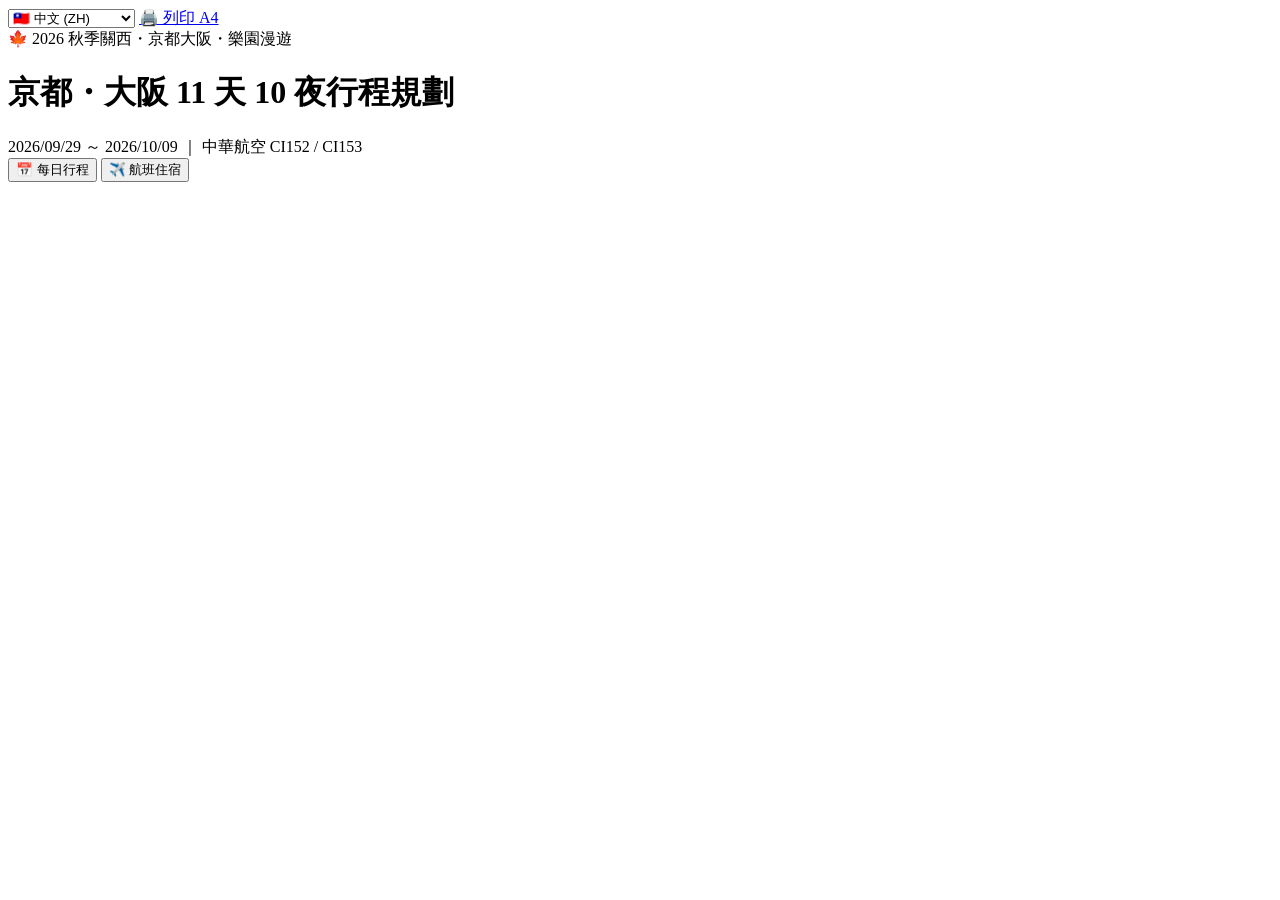
==== commit 6ca27595: "Update fmt.Println message from 'Hello' to 'Goodbye'" ====
--- a/index.html
+++ b/index.html
@@ -3,1596 +3,51 @@
 <head>
   <meta charset="UTF-8">
   <meta name="viewport" content="width=device-width, initial-scale=1.0">
-  <title>2026 關西秋季之旅 11天10夜 行程規劃與即時追蹤</title>
-  <style>
-    :root {
-      --primary: #d9383a;
-      --primary-dark: #b32024;
-      --primary-light: #fbebee;
-      --secondary: #1e293b;
-      --accent: #d97706;
-      --accent-light: #fef3c7;
-      --bg: #f8fafc;
-      --surface: #ffffff;
-      --surface-subtle: #f1f5f9;
-      --border: #e2e8f0;
-      --text-main: #0f172a;
-      --text-muted: #64748b;
-      --text-light: #94a3b8;
-      --success: #10b981;
-      --success-bg: #ecfdf5;
-      --warning: #f59e0b;
-      --warning-bg: #fffbeb;
-      --radius-sm: 8px;
-      --radius-md: 14px;
-      --radius-lg: 20px;
-      --shadow-sm: 0 1px 3px rgba(0,0,0,0.06), 0 1px 2px rgba(0,0,0,0.04);
-      --shadow-md: 0 4px 6px -1px rgba(0,0,0,0.07), 0 2px 4px -1px rgba(0,0,0,0.04);
-      --shadow-lg: 0 10px 15px -3px rgba(0,0,0,0.08), 0 4px 6px -2px rgba(0,0,0,0.03);
-    }
-
-    * {
-      box-sizing: border-box;
-      margin: 0;
-      padding: 0;
-      font-family: -apple-system, BlinkMacSystemFont, "Segoe UI", Roboto, "Noto Sans TC", "Helvetica Neue", Arial, sans-serif;
-    }
-
-    body {
-      background-color: var(--bg);
-      color: var(--text-main);
-      line-height: 1.6;
-      padding-bottom: 60px;
-    }
-
-    /* Header & Hero */
-    header {
-      background: linear-gradient(135deg, #0f172a 0%, #1e293b 50%, #334155 100%);
-      color: white;
-      padding: 40px 20px 32px;
-      position: relative;
-      overflow: hidden;
-    }
-    
-    header::before {
-      content: "";
-      position: absolute;
-      top: -40%;
-      right: -10%;
-      width: 450px;
-      height: 450px;
-      background: radial-gradient(circle, rgba(217, 56, 58, 0.25) 0%, rgba(217, 56, 58, 0) 70%);
-      border-radius: 50%;
-      pointer-events: none;
-    }
-
-    .container {
-      max-width: 1050px;
-      margin: 0 auto;
-      padding: 0 16px;
-    }
-
-    .badge-trip {
-      display: inline-flex;
-      align-items: center;
-      gap: 6px;
-      background: rgba(217, 56, 58, 0.2);
-      border: 1px solid rgba(217, 56, 58, 0.4);
-      color: #ff8a8c;
-      padding: 5px 14px;
-      border-radius: 20px;
-      font-size: 0.85rem;
-      font-weight: 600;
-      margin-bottom: 12px;
-    }
-
-    h1 {
-      font-size: 1.9rem;
-      font-weight: 800;
-      letter-spacing: -0.5px;
-    }
-
-    .hero-subtitle {
-      color: #94a3b8;
-      font-size: 0.95rem;
-      margin-top: 6px;
-    }
-
-    .hero-stats {
-      display: grid;
-      grid-template-columns: repeat(auto-fit, minmax(140px, 1fr));
-      gap: 12px;
-      margin-top: 24px;
-    }
-
-    .stat-card {
-      background: rgba(255, 255, 255, 0.08);
-      backdrop-filter: blur(10px);
-      border: 1px solid rgba(255, 255, 255, 0.12);
-      border-radius: var(--radius-md);
-      padding: 12px 16px;
-    }
-
-    .stat-label {
-      color: #94a3b8;
-      font-size: 0.75rem;
-      font-weight: 600;
-      text-transform: uppercase;
-    }
-
-    .stat-value {
-      color: #ffffff;
-      font-size: 1.1rem;
-      font-weight: 800;
-      margin-top: 3px;
-    }
-
-    /* Navigation Tabs */
-    .nav-tabs-wrapper {
-      position: sticky;
-      top: 0;
-      background: rgba(248, 250, 252, 0.95);
-      backdrop-filter: blur(12px);
-      z-index: 100;
-      border-bottom: 1px solid var(--border);
-      padding: 10px 0;
-      margin-bottom: 24px;
-    }
-
-    .nav-tabs {
-      display: flex;
-      gap: 8px;
-      overflow-x: auto;
-      padding: 4px;
-      scrollbar-width: none;
-    }
-
-    .nav-tabs::-webkit-scrollbar {
-      display: none;
-    }
-
-    .tab-btn {
-      background: transparent;
-      border: 1px solid transparent;
-      padding: 8px 18px;
-      border-radius: 30px;
-      font-size: 0.9rem;
-      font-weight: 600;
-      color: var(--text-muted);
-      cursor: pointer;
-      white-space: nowrap;
-      transition: all 0.2s ease;
-      display: flex;
-      align-items: center;
-      gap: 6px;
-    }
-
-    .tab-btn:hover {
-      color: var(--text-main);
-      background: var(--surface-subtle);
-    }
-
-    .tab-btn.active {
-      background: var(--surface);
-      color: var(--primary);
-      border-color: var(--border);
-      box-shadow: var(--shadow-sm);
-    }
-
-    /* Tab Content Animation */
-    .tab-content {
-      display: none;
-      animation: fadeIn 0.25s ease forwards;
-    }
-
-    .tab-content.active {
-      display: block;
-    }
-
-    @keyframes fadeIn {
-      from { opacity: 0; transform: translateY(6px); }
-      to { opacity: 1; transform: translateY(0); }
-    }
-
-    /* Day Selector Carousel */
-    .day-selector {
-      display: flex;
-      gap: 8px;
-      overflow-x: auto;
-      padding-bottom: 12px;
-      margin-bottom: 20px;
-      scrollbar-width: thin;
-    }
-
-    .day-btn {
-      flex: 0 0 auto;
-      background: var(--surface);
-      border: 1px solid var(--border);
-      border-radius: var(--radius-md);
-      padding: 8px 14px;
-      text-align: center;
-      cursor: pointer;
-      transition: all 0.2s;
-      min-width: 82px;
-    }
-
-    .day-btn:hover {
-      border-color: var(--primary);
-    }
-
-    .day-btn.active {
-      background: var(--primary);
-      color: white;
-      border-color: var(--primary);
-      box-shadow: var(--shadow-sm);
-    }
-
-    .day-btn .d-num {
-      font-size: 0.72rem;
-      font-weight: 700;
-      opacity: 0.85;
-      text-transform: uppercase;
-    }
-
-    .day-btn .d-date {
-      font-size: 0.92rem;
-      font-weight: 800;
-    }
-
-    /* Day Cards */
-    .day-card {
-      background: var(--surface);
-      border-radius: var(--radius-lg);
-      border: 1px solid var(--border);
-      box-shadow: var(--shadow-sm);
-      overflow: hidden;
-      margin-bottom: 24px;
-    }
-
-    .day-header {
-      background: linear-gradient(to right, #f8fafc, #ffffff);
-      border-bottom: 1px solid var(--border);
-      padding: 18px 24px;
-      display: flex;
-      justify-content: space-between;
-      align-items: center;
-      flex-wrap: wrap;
-      gap: 12px;
-    }
-
-    .day-title-group h2 {
-      font-size: 1.25rem;
-      font-weight: 800;
-      color: var(--secondary);
-    }
-
-    .city-tag {
-      display: inline-block;
-      font-size: 0.75rem;
-      font-weight: 700;
-      padding: 3px 10px;
-      border-radius: 12px;
-      margin-left: 8px;
-    }
-
-    .city-tag.kyoto {
-      background: #fef3c7;
-      color: #92400e;
-    }
-
-    .city-tag.osaka {
-      background: #e0e7ff;
-      color: #3730a3;
-    }
-
-    .city-tag.usj {
-      background: #fce7f3;
-      color: #9d174d;
-    }
-
-    .day-body {
-      padding: 24px;
-    }
-
-    .timeline {
-      position: relative;
-      padding-left: 28px;
-      margin-bottom: 24px;
-    }
-
-    .timeline::before {
-      content: "";
-      position: absolute;
-      left: 7px;
-      top: 8px;
-      bottom: 8px;
-      width: 2px;
-      background: var(--border);
-    }
-
-    .timeline-item {
-      position: relative;
-      margin-bottom: 20px;
-    }
-
-    .timeline-item:last-child {
-      margin-bottom: 0;
-    }
-
-    .timeline-dot {
-      position: absolute;
-      left: -28px;
-      top: 5px;
-      width: 16px;
-      height: 16px;
-      border-radius: 50%;
-      background: var(--surface);
-      border: 3px solid var(--primary);
-    }
-
-    .timeline-time {
-      font-size: 0.8rem;
-      font-weight: 700;
-      color: var(--primary);
-      margin-bottom: 2px;
-    }
-
-    .timeline-title {
-      font-size: 1.05rem;
-      font-weight: 700;
-      color: var(--text-main);
-    }
-
-    .timeline-desc {
-      font-size: 0.9rem;
-      color: var(--text-muted);
-      margin-top: 4px;
-    }
-
-    .day-meta-grid {
-      display: grid;
-      grid-template-columns: repeat(auto-fit, minmax(240px, 1fr));
-      gap: 16px;
-      background: var(--surface-subtle);
-      border-radius: var(--radius-md);
-      padding: 16px;
-    }
-
-    .meta-box h4 {
-      font-size: 0.8rem;
-      font-weight: 700;
-      color: var(--text-muted);
-      text-transform: uppercase;
-      margin-bottom: 4px;
-      display: flex;
-      align-items: center;
-      gap: 6px;
-    }
-
-    .meta-box p {
-      font-size: 0.9rem;
-      color: var(--text-main);
-      font-weight: 500;
-    }
-
-    /* Cards & Grids */
-    .grid-2 {
-      display: grid;
-      grid-template-columns: repeat(auto-fit, minmax(320px, 1fr));
-      gap: 20px;
-    }
-
-    .card {
-      background: var(--surface);
-      border: 1px solid var(--border);
-      border-radius: var(--radius-lg);
-      padding: 24px;
-      box-shadow: var(--shadow-sm);
-    }
-
-    .card-header {
-      display: flex;
-      justify-content: space-between;
-      align-items: center;
-      margin-bottom: 16px;
-      padding-bottom: 12px;
-      border-bottom: 1px solid var(--border);
-    }
-
-    .card-title {
-      font-size: 1.15rem;
-      font-weight: 700;
-      color: var(--secondary);
-      display: flex;
-      align-items: center;
-      gap: 8px;
-    }
-
-    .badge-status {
-      font-size: 0.75rem;
-      font-weight: 700;
-      padding: 3px 10px;
-      border-radius: 12px;
-    }
-
-    .badge-status.pending {
-      background: var(--warning-bg);
-      color: var(--warning);
-      border: 1px solid #fde68a;
-    }
-
-    .badge-status.confirmed {
-      background: var(--success-bg);
-      color: var(--success);
-      border: 1px solid #a7f3d0;
-    }
-
-    /* Flight Card */
-    .flight-route {
-      display: flex;
-      align-items: center;
-      justify-content: space-between;
-      margin: 16px 0;
-      padding: 14px 16px;
-      background: var(--surface-subtle);
-      border-radius: var(--radius-md);
-    }
-
-    .flight-point {
-      text-align: center;
-    }
-
-    .flight-time {
-      font-size: 1.3rem;
-      font-weight: 800;
-      color: var(--text-main);
-    }
-
-    .flight-code {
-      font-size: 0.8rem;
-      color: var(--text-muted);
-      font-weight: 600;
-    }
-
-    .flight-arrow {
-      color: var(--primary);
-      font-weight: 700;
-      font-size: 0.85rem;
-      text-align: center;
-      display: flex;
-      flex-direction: column;
-      align-items: center;
-    }
-
-    /* Interactive Checklist */
-    .checklist-group {
-      margin-bottom: 10px;
-    }
-
-    .checklist-item {
-      display: flex;
-      align-items: flex-start;
-      gap: 12px;
-      padding: 12px 14px;
-      border-radius: var(--radius-sm);
-      transition: background 0.15s;
-    }
-
-    .checklist-item:hover {
-      background: var(--surface-subtle);
-    }
-
-    .checklist-item input[type="checkbox"] {
-      margin-top: 4px;
-      width: 18px;
-      height: 18px;
-      accent-color: var(--primary);
-      cursor: pointer;
-    }
-
-    .checklist-text {
-      flex: 1;
-    }
-
-    .checklist-title {
-      font-size: 0.95rem;
-      font-weight: 600;
-      color: var(--text-main);
-      cursor: pointer;
-    }
-
-    .checklist-desc {
-      font-size: 0.82rem;
-      color: var(--text-muted);
-      margin-top: 2px;
-    }
-
-    /* Progress bar */
-    .progress-bar-wrap {
-      margin: 16px 0 20px;
-      background: var(--surface-subtle);
-      border-radius: 10px;
-      height: 10px;
-      overflow: hidden;
-    }
-
-    .progress-bar {
-      height: 100%;
-      background: linear-gradient(90deg, var(--primary) 0%, var(--accent) 100%);
-      width: 25%;
-      border-radius: 10px;
-      transition: width 0.3s ease;
-    }
-
-    /* USJ Special Showcase */
-    .usj-hero {
-      background: linear-gradient(135deg, #1e1b4b 0%, #312e81 100%);
-      color: white;
-      border-radius: var(--radius-lg);
-      padding: 28px;
-      margin-bottom: 24px;
-    }
-
-    .usj-hero h3 {
-      font-size: 1.5rem;
-      font-weight: 800;
-      margin-bottom: 8px;
-    }
-
-    .usj-hero p {
-      color: #c7d2fe;
-      font-size: 0.95rem;
-    }
-
-    .usj-tips-grid {
-      display: grid;
-      grid-template-columns: repeat(auto-fit, minmax(220px, 1fr));
-      gap: 16px;
-      margin-top: 20px;
-    }
-
-    .usj-tip-card {
-      background: rgba(255, 255, 255, 0.1);
-      border: 1px solid rgba(255, 255, 255, 0.15);
-      border-radius: var(--radius-md);
-      padding: 16px;
-    }
-
-    .usj-tip-title {
-      font-weight: 700;
-      font-size: 0.95rem;
-      color: #fbbf24;
-      margin-bottom: 6px;
-    }
-
-    .usj-tip-desc {
-      font-size: 0.85rem;
-      color: #e0e7ff;
-      line-height: 1.5;
-    }
-
-    /* Budget Table */
-    .table-responsive {
-      overflow-x: auto;
-    }
-
-    table {
-      width: 100%;
-      border-collapse: collapse;
-      text-align: left;
-      font-size: 0.9rem;
-    }
-
-    th {
-      background: var(--surface-subtle);
-      color: var(--text-muted);
-      font-weight: 700;
-      padding: 12px 16px;
-      border-bottom: 2px solid var(--border);
-    }
-
-    td {
-      padding: 14px 16px;
-      border-bottom: 1px solid var(--border);
-      color: var(--text-main);
-    }
-
-    tr:hover td {
-      background: rgba(241, 245, 249, 0.5);
-    }
-
-    .num-col {
-      text-align: right;
-      font-variant-numeric: tabular-nums;
-      font-weight: 600;
-    }
-
-    .tfoot-total td {
-      font-weight: 800;
-      font-size: 1rem;
-      background: var(--surface-subtle);
-      border-top: 2px solid var(--secondary);
-    }
-
-    @media (max-width: 768px) {
-      header {
-        padding: 30px 16px 20px;
-      }
-      h1 {
-        font-size: 1.5rem;
-      }
-      .day-header {
-        flex-direction: column;
-        align-items: flex-start;
-      }
-      .day-meta-grid {
-        grid-template-columns: 1fr;
-      }
-    }
-  </style>
+  <title>2026 Kansai Trip</title>
+  <link rel="stylesheet" href="styles.css">
 </head>
 <body>
+  <header>
+    <div class="container relative">
+      <!-- 語系切換按鈕 -->
+      <div class="lang-switch">
+        <select id="langSelector" onchange="changeLanguage()">
+          <option value="zh">🇹🇼 中文 (ZH)</option>
+          <option value="vi">🇻🇳 Tiếng Việt (VI)</option>
+        </select>
+        <a href="print_a4.html" target="_blank" class="print-btn" id="ui-print-btn">🖨️ 列印 A4</a>
+      </div>
 
-  <header>
-    <div class="container">
-      <div class="badge-trip">🍁 2026 秋季關西・京都大阪・樂園漫遊</div>
-      <h1>京都・大阪 11 天 10 夜行程規劃與追蹤</h1>
-      <div class="hero-subtitle">2026/09/29 (週二) ～ 2026/10/09 (週五) ｜ 中華航空 CI152 / CI153</div>
-
-      <div class="hero-stats">
-        <div class="stat-card">
-          <div class="stat-label">旅遊天數</div>
-          <div class="stat-value">11 天 10 夜</div>
-        </div>
-        <div class="stat-card">
-          <div class="stat-label">重點主題</div>
-          <div class="stat-value">京都古都 + USJ環球</div>
-        </div>
-        <div class="stat-card">
-          <div class="stat-label">住宿分段</div>
-          <div class="stat-value">京都4晚 + 大阪6晚</div>
-        </div>
-        <div class="stat-card">
-          <div class="stat-label">USJ 日期</div>
-          <div class="stat-value">10/05 (週一)</div>
-        </div>
-      </div>
+      <div class="badge-trip" id="ui-badge">🍁 2026 秋季關西・京都大阪・樂園漫遊</div>
+      <h1 id="ui-title">京都・大阪 11 天 10 夜行程規劃</h1>
+      <div class="hero-subtitle" id="ui-subtitle">2026/09/29 ～ 2026/10/09 ｜ 中華航空 CI152 / CI153</div>
     </div>
   </header>
 
-  <!-- Sticky Tabs Navigation -->
   <div class="nav-tabs-wrapper">
     <div class="container">
-      <div class="nav-tabs">
-        <button class="tab-btn active" onclick="switchTab('itinerary', this)">📅 每日詳細行程 (D1-D11)</button>
-        <button class="tab-btn" onclick="switchTab('booking', this)">✈️ 航班與住宿追蹤</button>
-        <button class="tab-btn" onclick="switchTab('usj', this)">🎢 環球影城專題攻略</button>
-        <button class="tab-btn" onclick="switchTab('checklist', this)">📋 行前待辦清單</button>
-        <button class="tab-btn" onclick="switchTab('budget', this)">💰 預算與花費估算</button>
+      <div class="nav-tabs" id="ui-tabs">
+        <button class="tab-btn active" onclick="switchTab('itinerary', this)" id="tab-1">📅 每日行程</button>
+        <button class="tab-btn" onclick="switchTab('booking', this)" id="tab-2">✈️ 航班住宿</button>
       </div>
     </div>
   </div>
 
   <main class="container">
-
-    <!-- Tab 1: 每日詳細行程 (Day 1 - Day 11) -->
+    <!-- 行程分頁 -->
     <section id="tab-itinerary" class="tab-content active">
-      
-      <!-- Day Selector Button Bar -->
-      <div class="day-selector">
-        <div class="day-btn active" onclick="showDay(1, this)"><div class="d-num">Day 1</div><div class="d-date">9/29 二</div></div>
-        <div class="day-btn" onclick="showDay(2, this)"><div class="d-num">Day 2</div><div class="d-date">9/30 三</div></div>
-        <div class="day-btn" onclick="showDay(3, this)"><div class="d-num">Day 3</div><div class="d-date">10/1 四</div></div>
-        <div class="day-btn" onclick="showDay(4, this)"><div class="d-num">Day 4</div><div class="d-date">10/2 五</div></div>
-        <div class="day-btn" onclick="showDay(5, this)"><div class="d-num">Day 5</div><div class="d-date">10/3 六</div></div>
-        <div class="day-btn" onclick="showDay(6, this)"><div class="d-num">Day 6</div><div class="d-date">10/4 日</div></div>
-        <div class="day-btn" onclick="showDay(7, this)"><div class="d-num">Day 7</div><div class="d-date">10/5 一</div></div>
-        <div class="day-btn" onclick="showDay(8, this)"><div class="d-num">Day 8</div><div class="d-date">10/6 二</div></div>
-        <div class="day-btn" onclick="showDay(9, this)"><div class="d-num">Day 9</div><div class="d-date">10/7 三</div></div>
-        <div class="day-btn" onclick="showDay(10, this)"><div class="d-num">Day 10</div><div class="d-date">10/8 四</div></div>
-        <div class="day-btn" onclick="showDay(11, this)"><div class="d-num">Day 11</div><div class="d-date">10/9 五</div></div>
-      </div>
-
-      <!-- Day 1 -->
-      <div class="day-card day-section" id="day-1">
-        <div class="day-header">
-          <div class="day-title-group">
-            <h2>Day 1：啟程抵達關西・直奔京都夜景 <span class="city-tag kyoto">京都</span></h2>
-            <span style="font-size: 0.85rem; color: var(--text-muted);">2026/09/29 (週二)</span>
-          </div>
-        </div>
-        <div class="day-body">
-          <div class="timeline">
-            <div class="timeline-item">
-              <div class="timeline-dot"></div>
-              <div class="timeline-time">09:00 - 12:50</div>
-              <div class="timeline-title">搭乘華航 CI152（桃園 T2 ➔ 關西 T1）</div>
-              <div class="timeline-desc">享受機上餐點與影音，12:50 抵達關西機場後辦理入境、提領行李並領取關空特急 Haruka 電子票。</div>
-            </div>
-            <div class="timeline-item">
-              <div class="timeline-dot"></div>
-              <div class="timeline-time">14:14 - 15:35</div>
-              <div class="timeline-title">搭乘關空特急 Haruka 直達京都站</div>
-              <div class="timeline-desc">約 75~80 分鐘直達京都，車廂舒適且設有專用大型行李架。</div>
-            </div>
-            <div class="timeline-item">
-              <div class="timeline-dot"></div>
-              <div class="timeline-time">16:00 - 17:30</div>
-              <div class="timeline-title">京都飯店 Check-in 卸下行李</div>
-              <div class="timeline-desc">建議入住四條烏丸／河原町周邊，地理位置便利，生活機能極佳。</div>
-            </div>
-            <div class="timeline-item">
-              <div class="timeline-dot"></div>
-              <div class="timeline-time">18:00 - 21:00</div>
-              <div class="timeline-title">四條河原町・先斗町石板街・鴨川漫步與晚餐</div>
-              <div class="timeline-desc">漫步於先斗町古樸石板巷弄，感受鴨川河畔悠閒氛圍，品嚐道地京料理或日式燒肉居酒屋。</div>
-            </div>
-          </div>
-          <div class="day-meta-grid">
-            <div class="meta-box">
-              <h4>🍽️ 美食推薦</h4>
-              <p>弘燒肉（四條木屋町店）、先斗町居酒屋、茶寮都路里抹茶甜品</p>
-            </div>
-            <div class="meta-box">
-              <h4>🚇 交通方案</h4>
-              <p>關空特急 Haruka 電子票 + 京都市營地鐵 / ICOCA</p>
-            </div>
-            <div class="meta-box">
-              <h4>💡 貼心提醒</h4>
-              <p>出發前請確認 Visit Japan Web QR Code 已截圖，入境通關更順暢。</p>
-            </div>
-          </div>
-        </div>
-      </div>
-
-      <!-- Day 2 -->
-      <div class="day-card day-section" id="day-2" style="display:none;">
-        <div class="day-header">
-          <div class="day-title-group">
-            <h2>Day 2：經典洛東巡禮・古寺石板街與祇園 <span class="city-tag kyoto">京都</span></h2>
-            <span style="font-size: 0.85rem; color: var(--text-muted);">2026/09/30 (週三)</span>
-          </div>
-        </div>
-        <div class="day-body">
-          <div class="timeline">
-            <div class="timeline-item">
-              <div class="timeline-dot"></div>
-              <div class="timeline-time">08:30 - 11:30</div>
-              <div class="timeline-title">清水寺・清水舞台・音羽之瀑祈泉</div>
-              <div class="timeline-desc">晨間早點出發避開旅行團人潮，參觀壯麗的木造清水舞台、仁王門，並於音羽之瀑祈求健康、學業或良緣。</div>
-            </div>
-            <div class="timeline-item">
-              <div class="timeline-dot"></div>
-              <div class="timeline-time">11:30 - 14:00</div>
-              <div class="timeline-title">產寧坂（三年坂）・二年坂漫步・古町家午餐</div>
-              <div class="timeline-desc">沿著保存完好的古町家石板坡道漫步，參觀特色茶屋與文創小店，享用道地湯豆腐或蕎麥麵定食。</div>
-            </div>
-            <div class="timeline-item">
-              <div class="timeline-dot"></div>
-              <div class="timeline-time">14:30 - 17:30</div>
-              <div class="timeline-title">八坂神社・圓山公園・花見小路（祇園）</div>
-              <div class="timeline-desc">走訪京都總鎮守八坂神社，傍晚穿梭於花見小路探尋傳統藝伎茶屋文化與古色古香的木造建築。</div>
-            </div>
-            <div class="timeline-item">
-              <div class="timeline-dot"></div>
-              <div class="timeline-time">18:00 - 20:30</div>
-              <div class="timeline-title">祇園白川夜景・精緻京料理晚餐</div>
-              <div class="timeline-desc">沿著白川南通欣賞垂柳與石板小橋流水夜景，享用精緻懷石料理或百年鰻魚飯。</div>
-            </div>
-          </div>
-          <div class="day-meta-grid">
-            <div class="meta-box">
-              <h4>🍽️ 美食推薦</h4>
-              <p>順正湯豆腐、奧丹清水、祇園鰻魚飯、鍵善良房黑糖葛切</p>
-            </div>
-            <div class="meta-box">
-              <h4>🚇 交通方案</h4>
-              <p>京都市營巴士 207 / 206 號或短程計程車接駁</p>
-            </div>
-            <div class="meta-box">
-              <h4>💡 貼心提醒</h4>
-              <p>二年坂・三年坂石階坡道較多，建議穿著防滑好走之健走鞋。</p>
-            </div>
-          </div>
-        </div>
-      </div>
-
-      <!-- Day 3 -->
-      <div class="day-card day-section" id="day-3" style="display:none;">
-        <div class="day-header">
-          <div class="day-title-group">
-            <h2>Day 3：千本鳥居之美・錦市場廚房・金閣舍利殿 <span class="city-tag kyoto">京都</span></h2>
-            <span style="font-size: 0.85rem; color: var(--text-muted);">2026/10/01 (週四)</span>
-          </div>
-        </div>
-        <div class="day-body">
-          <div class="timeline">
-            <div class="timeline-item">
-              <div class="timeline-dot"></div>
-              <div class="timeline-time">08:00 - 10:30</div>
-              <div class="timeline-title">伏見稻荷大社（清晨千本鳥居）</div>
-              <div class="timeline-desc">搭乘 JR 奈良線清晨抵達，享受朱紅鳥居隧道在晨光中的靜謐神秘美景，漫步至四辻展望台欣賞京都市景。</div>
-            </div>
-            <div class="timeline-item">
-              <div class="timeline-dot"></div>
-              <div class="timeline-time">11:30 - 14:00</div>
-              <div class="timeline-title">錦市場「京都的廚房」深度漫步午餐</div>
-              <div class="timeline-desc">品嚐豆乳甜甜圈、章魚燒、現烤海鮮、高湯玉子燒等百年生鮮與在地小吃。</div>
-            </div>
-            <div class="timeline-item">
-              <div class="timeline-dot"></div>
-              <div class="timeline-time">14:30 - 17:00</div>
-              <div class="timeline-title">金閣寺（鹿苑寺）或 二條城庭園</div>
-              <div class="timeline-desc">欣賞金碧輝煌的舍利殿在鏡湖池中的倒影，感受世界文化遺產的宏偉與禪意庭園美景。</div>
-            </div>
-            <div class="timeline-item">
-              <div class="timeline-dot"></div>
-              <div class="timeline-time">18:00 - 20:30</div>
-              <div class="timeline-title">新風館商場文創散策・日式天婦羅晚餐</div>
-              <div class="timeline-desc">造訪由隈研吾設計的紅磚歷史建築文創商場，享用酥脆天婦羅丼或日式洋食。</div>
-            </div>
-          </div>
-          <div class="day-meta-grid">
-            <div class="meta-box">
-              <h4>🍽️ 美食推薦</h4>
-              <p>錦市場三木雞卵玉子燒、こんなもんじゃ豆乳冰淇淋、祢ざめ家鰻魚飯</p>
-            </div>
-            <div class="meta-box">
-              <h4>🚇 交通方案</h4>
-              <p>JR 奈良線（京都 ⇄ 稻荷約 5 分）+ 京都市營地鐵 / 巴士</p>
-            </div>
-            <div class="meta-box">
-              <h4>💡 貼心提醒</h4>
-              <p>伏見稻荷若要登頂約需 2 小時，可依體力走到四辻折返，保留下午體力。</p>
-            </div>
-          </div>
-        </div>
-      </div>
-
-      <!-- Day 4 -->
-      <div class="day-card day-section" id="day-4" style="display:none;">
-        <div class="day-header">
-          <div class="day-title-group">
-            <h2>Day 4：嵯峨野嵐山・竹林秘境與渡月橋畔 <span class="city-tag kyoto">京都</span></h2>
-            <span style="font-size: 0.85rem; color: var(--text-muted);">2026/10/02 (週五)</span>
-          </div>
-        </div>
-        <div class="day-body">
-          <div class="timeline">
-            <div class="timeline-item">
-              <div class="timeline-dot"></div>
-              <div class="timeline-time">09:00 - 10:30</div>
-              <div class="timeline-title">嵯峨野觀光小火車（Torokko 復古鐵道）</div>
-              <div class="timeline-desc">沿著保津川溪谷行駛，欣賞初秋山林峽谷清幽風光與溪流景色。</div>
-            </div>
-            <div class="timeline-item">
-              <div class="timeline-dot"></div>
-              <div class="timeline-time">10:30 - 13:00</div>
-              <div class="timeline-title">嵐山竹林小徑・野宮神社・天龍寺庭園</div>
-              <div class="timeline-desc">漫步翠綠高聳的竹林隧道，參拜祈求良緣的野宮神社，參觀世界遺產天龍寺曹源池庭園。</div>
-            </div>
-            <div class="timeline-item">
-              <div class="timeline-dot"></div>
-              <div class="timeline-time">13:30 - 16:30</div>
-              <div class="timeline-title">渡月橋散策・嵐山大街・% Arabica 咖啡・嵐電足湯</div>
-              <div class="timeline-desc">在渡月橋畔欣賞桂川風光，品嚐排隊名店 % Arabica 咖啡，最後在嵐電嵐山站享受愜意溫泉足湯。</div>
-            </div>
-            <div class="timeline-item">
-              <div class="timeline-dot"></div>
-              <div class="timeline-time">18:00 - 20:30</div>
-              <div class="timeline-title">返回京都烏丸・京風鍋物晚餐・整理行李</div>
-              <div class="timeline-desc">享用暖心京風涮涮鍋或湯葉料理，回飯店提早整理行囊，準備明日移動至大阪。</div>
-            </div>
-          </div>
-          <div class="day-meta-grid">
-            <div class="meta-box">
-              <h4>🍽️ 美食推薦</h4>
-              <p>% Arabica Kyoto Arashiyama、廣川鰻魚飯（需提早預約）、中村屋可樂餅</p>
-            </div>
-            <div class="meta-box">
-              <h4>🚇 交通方案</h4>
-              <p>JR 嵯峨野線（京都 ⇄ 嵯峨嵐山約 17 分）/ 京福電鐵（嵐電）</p>
-            </div>
-            <div class="meta-box">
-              <h4>💡 貼心提醒</h4>
-              <p>嵯峨野小火車車票建議提前 1 個月於線上預約第 5 節開放式車廂。</p>
-            </div>
-          </div>
-        </div>
-      </div>
-
-      <!-- Day 5 -->
-      <div class="day-card day-section" id="day-5" style="display:none;">
-        <div class="day-header">
-          <div class="day-title-group">
-            <h2>Day 5：宇治茶香文化 ➔ 移動進駐大阪・道頓堀夜景 <span class="city-tag osaka">大阪</span></h2>
-            <span style="font-size: 0.85rem; color: var(--text-muted);">2026/10/03 (週六)</span>
-          </div>
-        </div>
-        <div class="day-body">
-          <div class="timeline">
-            <div class="timeline-item">
-              <div class="timeline-dot"></div>
-              <div class="timeline-time">09:30 - 12:30</div>
-              <div class="timeline-title">宇治平等院鳳凰堂・宇治神社古風散策</div>
-              <div class="timeline-desc">京都飯店退房後（行李寄放或隨行），前往宇治參觀日幣十圓硬幣上的千年國寶鳳凰堂與宇治川風光。</div>
-            </div>
-            <div class="timeline-item">
-              <div class="timeline-dot"></div>
-              <div class="timeline-time">12:30 - 14:30</div>
-              <div class="timeline-title">中村藤吉平等院店 享用頂級抹茶午餐與甜點</div>
-              <div class="timeline-desc">品嚐招牌宇治抹茶生茶凍、抹茶蕎麥麵定食與特製抹茶聖代。</div>
-            </div>
-            <div class="timeline-item">
-              <div class="timeline-dot"></div>
-              <div class="timeline-time">15:00 - 16:30</div>
-              <div class="timeline-title">移動至大阪・大阪飯店 Check-in 卸行李</div>
-              <div class="timeline-desc">搭乘京阪電車或 JR 抵達大阪，入住難波／心齋橋商圈飯店（連續入住 6 晚）。</div>
-            </div>
-            <div class="timeline-item">
-              <div class="timeline-dot"></div>
-              <div class="timeline-time">17:30 - 21:30</div>
-              <div class="timeline-title">心齋橋・道頓堀霓虹夜景・固力果跑跑人合影</div>
-              <div class="timeline-desc">沉浸在大阪最熱鬧繁華的購物商圈，品嚐大阪燒、現烤章魚燒與美味拉麵。</div>
-            </div>
-          </div>
-          <div class="day-meta-grid">
-            <div class="meta-box">
-              <h4>🍽️ 美食推薦</h4>
-              <p>中村藤吉抹茶、美津の大阪燒、十八番章魚燒、元祖串炸達摩</p>
-            </div>
-            <div class="meta-box">
-              <h4>🚇 交通方案</h4>
-              <p>JR 奈良線 + 京阪本線 / 大阪地鐵御堂筋線</p>
-            </div>
-            <div class="meta-box">
-              <h4>💡 貼心提醒</h4>
-              <p>城市轉換移動日，可善用車站置物櫃或飯店行李直送服務輕鬆漫遊。</p>
-            </div>
-          </div>
-        </div>
-      </div>
-
-      <!-- Day 6 -->
-      <div class="day-card day-section" id="day-6" style="display:none;">
-        <div class="day-header">
-          <div class="day-title-group">
-            <h2>Day 6：大阪城堡地標・新世界懷舊下町・梅田夜景 <span class="city-tag osaka">大阪</span></h2>
-            <span style="font-size: 0.85rem; color: var(--text-muted);">2026/10/04 (週日)</span>
-          </div>
-        </div>
-        <div class="day-body">
-          <div class="timeline">
-            <div class="timeline-item">
-              <div class="timeline-dot"></div>
-              <div class="timeline-time">09:30 - 12:00</div>
-              <div class="timeline-title">大阪城公園・登天守閣俯瞰市區全景</div>
-              <div class="timeline-desc">登上天守閣欣賞大阪市區壯闊全景，參觀豐臣秀吉與戰國歷史文物展示。</div>
-            </div>
-            <div class="timeline-item">
-              <div class="timeline-dot"></div>
-              <div class="timeline-time">12:30 - 15:30</div>
-              <div class="timeline-title">新世界商圈・通天閣（體驗巨型溜滑梯）・吃元祖炸串</div>
-              <div class="timeline-desc">體驗濃濃昭和懷舊感的大阪下町風情，體驗通天閣 Tower Slider 溜滑梯，品嚐香酥不膩的元祖炸串。</div>
-            </div>
-            <div class="timeline-item">
-              <div class="timeline-dot"></div>
-              <div class="timeline-time">16:30 - 18:30</div>
-              <div class="timeline-title">梅田大型商圈（Grand Front Osaka / 阪急百貨）</div>
-              <div class="timeline-desc">享受關西最大購物核心商場，採購精緻伴手禮與日系生活選物。</div>
-            </div>
-            <div class="timeline-item">
-              <div class="timeline-dot"></div>
-              <div class="timeline-time">18:30 - 21:00</div>
-              <div class="timeline-title">梅田藍天大廈空中庭園・欣賞絕美 360 度百萬夜景</div>
-              <div class="timeline-desc">登上戶外露天展望台，將大阪繁華天際線盡收眼底，晚餐品嚐道地大阪燒名店。</div>
-            </div>
-          </div>
-          <div class="day-meta-grid">
-            <div class="meta-box">
-              <h4>🍽️ 美食推薦</h4>
-              <p>八重勝串炸 / 元祖串炸達摩、きじ木地大阪燒（梅田藍天店）</p>
-            </div>
-            <div class="meta-box">
-              <h4>🚇 交通方案</h4>
-              <p>Osaka Metro 大阪地鐵一日券</p>
-            </div>
-            <div class="meta-box">
-              <h4>💡 貼心提醒</h4>
-              <p>明日為 USJ 全日極限挑戰，今晚建議早點回飯店休息補足體能！</p>
-            </div>
-          </div>
-        </div>
-      </div>
-
-      <!-- Day 7 (USJ) -->
-      <div class="day-card day-section" id="day-7" style="display:none;">
-        <div class="day-header">
-          <div class="day-title-group">
-            <h2>Day 7：日本環球影城（USJ）全日極限暢遊 🌟 <span class="city-tag usj">USJ 環球影城</span></h2>
-            <span style="font-size: 0.85rem; color: var(--text-muted);">2026/10/05 (週一)</span>
-          </div>
-        </div>
-        <div class="day-body">
-          <div class="timeline">
-            <div class="timeline-item">
-              <div class="timeline-dot"></div>
-              <div class="timeline-time">07:00 - 08:00</div>
-              <div class="timeline-title">出發提早抵達 USJ 門口排隊入園</div>
-              <div class="timeline-desc">環球影城常比表定時間提早 30-45 分鐘開門，提早抵達可搶第一波無等待體驗。</div>
-            </div>
-            <div class="timeline-item">
-              <div class="timeline-dot"></div>
-              <div class="timeline-time">08:30 - 12:00</div>
-              <div class="timeline-title">超級任天堂世界（瑪利歐賽車、耀西冒險、咚奇剛新園區）</div>
-              <div class="timeline-desc">佩戴能量手環敲磚塊金幣，挑戰庫巴城堡的 AR 瑪利歐賽車與全新擴建的咚奇剛瘋狂礦車！</div>
-            </div>
-            <div class="timeline-item">
-              <div class="timeline-dot"></div>
-              <div class="timeline-time">12:30 - 14:00</div>
-              <div class="timeline-title">奇諾比奧咖啡店 蘑菇主題精緻午餐</div>
-              <div class="timeline-desc">品嚐超級蘑菇披薩碗、無敵星星飯、磚塊提拉米蘇甜點並打卡拍照。</div>
-            </div>
-            <div class="timeline-item">
-              <div class="timeline-dot"></div>
-              <div class="timeline-time">14:00 - 17:30</div>
-              <div class="timeline-title">哈利波特魔法世界・小小兵樂園・飛天翼龍</div>
-              <div class="timeline-desc">喝冰涼奶油啤酒、體驗禁忌之旅 4K 沉浸式飛行，挑戰侏儸紀公園驚險刺激的飛天翼龍。</div>
-            </div>
-            <div class="timeline-item">
-              <div class="timeline-dot"></div>
-              <div class="timeline-time">18:30 - 21:00</div>
-              <div class="timeline-title">霍格華茲城堡夜間燈光・周邊大採購・返程晚餐</div>
-              <div class="timeline-desc">在霍格華茲城堡夜景下合影，買齊限定爆米花桶與周邊紀念品。</div>
-            </div>
-          </div>
-          <div class="day-meta-grid">
-            <div class="meta-box">
-              <h4>🍽️ 美食推薦</h4>
-              <p>奇諾比奧咖啡店、三根掃帚奶油啤酒、小小兵爆米花桶</p>
-            </div>
-            <div class="meta-box">
-              <h4>🚇 交通方案</h4>
-              <p>JR 大阪環狀線 ➔ 西九條站轉 JR 夢咲線 ➔ 環球影城站</p>
-            </div>
-            <div class="meta-box">
-              <h4>💡 搶票提醒</h4>
-              <p>務必在入園前 2 個月（約 8 月初）線上搶購 Express Pass 快速通關券！</p>
-            </div>
-          </div>
-        </div>
-      </div>
-
-      <!-- Day 8 -->
-      <div class="day-card day-section" id="day-8" style="display:none;">
-        <div class="day-header">
-          <div class="day-title-group">
-            <h2>Day 8：海遊館療癒鯨鯊・黑門市場生鮮・難波八阪巨獅 <span class="city-tag osaka">大阪</span></h2>
-            <span style="font-size: 0.85rem; color: var(--text-muted);">2026/10/06 (週二)</span>
-          </div>
-        </div>
-        <div class="day-body">
-          <div class="timeline">
-            <div class="timeline-item">
-              <div class="timeline-dot"></div>
-              <div class="timeline-time">09:30 - 12:00</div>
-              <div class="timeline-title">大阪海遊館（Kaiyukan）＆ 天保山大摩天輪</div>
-              <div class="timeline-desc">世界規模最大水族館之一，沿著螺旋迴廊近距離觀賞巨大鯨鯊、魟魚與企鵝餵食秀。</div>
-            </div>
-            <div class="timeline-item">
-              <div class="timeline-dot"></div>
-              <div class="timeline-time">12:30 - 14:30</div>
-              <div class="timeline-title">黑門市場生猛海鮮午餐大快朵頤</div>
-              <div class="timeline-desc">現剖海膽、黑鮪魚大腹握壽司、A5 和牛現烤串燒與新鮮烤生蠔。</div>
-            </div>
-            <div class="timeline-item">
-              <div class="timeline-dot"></div>
-              <div class="timeline-time">15:00 - 17:00</div>
-              <div class="timeline-title">難波八阪神社（巨型獅子殿開運祈福）</div>
-              <div class="timeline-desc">造訪極具視覺震撼的巨大獅子頭舞台，象徵把厄運吸走、招來勝利好運。</div>
-            </div>
-            <div class="timeline-item">
-              <div class="timeline-dot"></div>
-              <div class="timeline-time">17:30 - 20:30</div>
-              <div class="timeline-title">千日前道具街散策・元祖老店咖哩晚餐</div>
-              <div class="timeline-desc">逛逛日本特色廚房器具與擬真食物模型，晚餐品嚐自由軒百年名物生蛋咖哩。</div>
-            </div>
-          </div>
-          <div class="day-meta-grid">
-            <div class="meta-box">
-              <h4>🍽️ 美食推薦</h4>
-              <p>黑門三平海鮮刺身、丸善食肉店烤和牛、自由軒名物生蛋咖哩</p>
-            </div>
-            <div class="meta-box">
-              <h4>🚇 交通方案</h4>
-              <p>Osaka Metro 地鐵中央線 + 千日前線 / 御堂筋線</p>
-            </div>
-            <div class="meta-box">
-              <h4>💡 貼心提醒</h4>
-              <p>海遊館門票建議先於網路預約時段，省去現場排隊購票時間。</p>
-            </div>
-          </div>
-        </div>
-      </div>
-
-      <!-- Day 9 -->
-      <div class="day-card day-section" id="day-9" style="display:none;">
-        <div class="day-header">
-          <div class="day-title-group">
-            <h2>Day 9：古都奈良一日漫遊・東大寺大佛與親近萌鹿 <span class="city-tag osaka">奈良近郊</span></h2>
-            <span style="font-size: 0.85rem; color: var(--text-muted);">2026/10/07 (週三)</span>
-          </div>
-        </div>
-        <div class="day-body">
-          <div class="timeline">
-            <div class="timeline-item">
-              <div class="timeline-dot"></div>
-              <div class="timeline-time">09:00 - 10:00</div>
-              <div class="timeline-title">搭乘近鐵快速急行（大阪難波 ➔ 近鐵奈良）</div>
-              <div class="timeline-desc">約 35~40 分鐘即可直達奈良，出站後步行即達商店街與奈良公園。</div>
-            </div>
-            <div class="timeline-item">
-              <div class="timeline-dot"></div>
-              <div class="timeline-time">10:00 - 12:30</div>
-              <div class="timeline-title">奈良公園餵鹿・世界最大木造建築「東大寺」</div>
-              <div class="timeline-desc">購買鹿仙貝與親切小鹿互動合影，瞻仰巍峨震撼的盧舍那大佛。</div>
-            </div>
-            <div class="timeline-item">
-              <div class="timeline-dot"></div>
-              <div class="timeline-time">13:00 - 14:30</div>
-              <div class="timeline-title">奈良町老街午餐・中谷堂現搗麻糬</div>
-              <div class="timeline-desc">品嚐熱騰騰志津香七轉釜飯，觀賞中谷堂高速搗麻糬表演並品嚐現做艾草麻糬。</div>
-            </div>
-            <div class="timeline-item">
-              <div class="timeline-dot"></div>
-              <div class="timeline-time">14:30 - 16:30</div>
-              <div class="timeline-title">春日大社・萬葉植物園散策</div>
-              <div class="timeline-desc">漫步於綠意古杉林與三千座石燈籠之間，感受清幽古都氛圍。</div>
-            </div>
-            <div class="timeline-item">
-              <div class="timeline-dot"></div>
-              <div class="timeline-time">18:00 - 20:30</div>
-              <div class="timeline-title">返回大阪難波・頂級國產牛燒肉大餐</div>
-              <div class="timeline-desc">犒賞一整天充實的步行，享受油脂豐富入口即化的高品質燒肉吃到飽。</div>
-            </div>
-          </div>
-          <div class="day-meta-grid">
-            <div class="meta-box">
-              <h4>🍽️ 美食推薦</h4>
-              <p>志津香釜飯、中谷堂現搗麻糬、難波 國產牛燒肉放題 (あぶりや)</p>
-            </div>
-            <div class="meta-box">
-              <h4>🚇 交通方案</h4>
-              <p>近鐵電車單程票 / 奈良・斑鳩一日券</p>
-            </div>
-            <div class="meta-box">
-              <h4>💡 貼心提醒</h4>
-              <p>餵鹿時手中仙貝不要一次全部亮出，避免被熱情小鹿圍繞搶食喔！</p>
-            </div>
-          </div>
-        </div>
-      </div>
-
-      <!-- Day 10 -->
-      <div class="day-card day-section" id="day-10" style="display:none;">
-        <div class="day-header">
-          <div class="day-title-group">
-            <h2>Day 10：中崎町文青老屋・梅田百貨・橘子街潮流掃貨 <span class="city-tag osaka">大阪</span></h2>
-            <span style="font-size: 0.85rem; color: var(--text-muted);">2026/10/08 (週四)</span>
-          </div>
-        </div>
-        <div class="day-body">
-          <div class="timeline">
-            <div class="timeline-item">
-              <div class="timeline-dot"></div>
-              <div class="timeline-time">10:00 - 12:30</div>
-              <div class="timeline-title">中崎町（Nakazakicho）昭和老屋文青咖啡街</div>
-              <div class="timeline-desc">穿梭在二戰倖存的昭和長屋巷弄，探訪特色雜貨、手作選物店與精品手沖咖啡。</div>
-            </div>
-            <div class="timeline-item">
-              <div class="timeline-dot"></div>
-              <div class="timeline-time">12:30 - 15:30</div>
-              <div class="timeline-title">梅田大型商圈購物（LUCUA / 阪急百貨）</div>
-              <div class="timeline-desc">享受關西最大購物中心，採購精緻伴手禮、日系服飾與保養品。</div>
-            </div>
-            <div class="timeline-item">
-              <div class="timeline-dot"></div>
-              <div class="timeline-time">16:00 - 19:00</div>
-              <div class="timeline-title">南堀江橘子街（Orange Street）潮流服飾散策</div>
-              <div class="timeline-desc">匯集 Supreme、BAPE、古著店與美式復古傢俱的時尚核心地帶。</div>
-            </div>
-            <div class="timeline-item">
-              <div class="timeline-dot"></div>
-              <div class="timeline-time">19:30 - 22:00</div>
-              <div class="timeline-title">大國藥妝/唐吉訶德最後補貨・行李打包整理</div>
-              <div class="timeline-desc">進行免稅藥妝與零食最後採購，回飯店秤重並整理 11 天滿滿的戰利品。</div>
-            </div>
-          </div>
-          <div class="day-meta-grid">
-            <div class="meta-box">
-              <h4>🍽️ 美食推薦</h4>
-              <p>HARBS 水果千層蛋糕、利久牛舌（梅田店）、一蘭拉麵</p>
-            </div>
-            <div class="meta-box">
-              <h4>🚇 交通方案</h4>
-              <p>Osaka Metro 地鐵御堂筋線 / 谷町線</p>
-            </div>
-            <div class="meta-box">
-              <h4>💡 貼心提醒</h4>
-              <p>將液體類商品全部放入託運行李，免稅商品密封袋不可在境內拆封。</p>
-            </div>
-          </div>
-        </div>
-      </div>
-
-      <!-- Day 11 -->
-      <div class="day-card day-section" id="day-11" style="display:none;">
-        <div class="day-header">
-          <div class="day-title-group">
-            <h2>Day 11：滿載回憶・關西機場出境順利返台 <span class="city-tag osaka">返台</span></h2>
-            <span style="font-size: 0.85rem; color: var(--text-muted);">2026/10/09 (週五)</span>
-          </div>
-        </div>
-        <div class="day-body">
-          <div class="timeline">
-            <div class="timeline-item">
-              <div class="timeline-dot"></div>
-              <div class="timeline-time">09:30 - 10:30</div>
-              <div class="timeline-title">飯店退房・前往南海難波站</div>
-              <div class="timeline-desc">悠閒享用早餐後退房，步行前往難波站搭乘南海電鐵特急 Rapi:t。</div>
-            </div>
-            <div class="timeline-item">
-              <div class="timeline-dot"></div>
-              <div class="timeline-time">10:30 - 11:15</div>
-              <div class="timeline-title">搭乘南海電鐵特急 Rapi:t 直達關西機場</div>
-              <div class="timeline-desc">約 38 分鐘直達關西國際機場第一航廈（T1）。</div>
-            </div>
-            <div class="timeline-item">
-              <div class="timeline-dot"></div>
-              <div class="timeline-time">11:30 - 13:30</div>
-              <div class="timeline-title">華航櫃台報到託運・機場免稅店最後採買</div>
-              <div class="timeline-desc">起飛前 2.5 小時完成行李託運，採購白色戀人、Royce 生巧克力、東京芭娜娜等伴手禮。</div>
-            </div>
-            <div class="timeline-item">
-              <div class="timeline-dot"></div>
-              <div class="timeline-time">14:00 - 16:00</div>
-              <div class="timeline-title">搭乘華航 CI153 起飛・平安降落桃園機場 T2</div>
-              <div class="timeline-desc">平安抵達台灣，結束 11 天精彩難忘的關西秋日之旅！</div>
-            </div>
-          </div>
-          <div class="day-meta-grid">
-            <div class="meta-box">
-              <h4>🍽️ 機場美食</h4>
-              <p>關西機場出境美食街、神座拉麵、星巴克限定杯</p>
-            </div>
-            <div class="meta-box">
-              <h4>🚇 交通方案</h4>
-              <p>南海電鐵特急 Rapi:t 指定席</p>
-            </div>
-            <div class="meta-box">
-              <h4>💡 貼心提醒</h4>
-              <p>華航 CI153 表定 14:00 起飛，請務必於 13:20 前抵達登機門登機。</p>
-            </div>
-          </div>
-        </div>
-      </div>
-
+      <div class="day-selector" id="daySelectorContainer"></div>
+      <div id="dayContentContainer"></div>
     </section>
 
-    <!-- Tab 2: 航班與住宿 (Booking) -->
+    <!-- 航班住宿分頁 -->
     <section id="tab-booking" class="tab-content">
-      <div class="grid-2">
-        
-        <!-- Flight Card -->
-        <div class="card">
-          <div class="card-header">
-            <div class="card-title">✈️ 航班規劃與狀態</div>
-            <span class="badge-status pending">機票暫定・待付款</span>
-          </div>
-          
-          <div style="font-size: 0.85rem; color: var(--text-muted); margin-bottom: 8px;">去程航班（11天前段）</div>
-          <div class="flight-route">
-            <div class="flight-point">
-              <div class="flight-time">09:00</div>
-              <div class="flight-code">TPE 桃園 T2</div>
-            </div>
-            <div class="flight-arrow">
-              <span>中華航空 CI152</span>
-              <span style="font-size: 0.75rem; color: var(--text-muted);">2h 50m (A330-300)</span>
-              <span>➔</span>
-            </div>
-            <div class="flight-point">
-              <div class="flight-time">12:50</div>
-              <div class="flight-code">KIX 關西 T1</div>
-            </div>
-          </div>
-
-          <div style="font-size: 0.85rem; color: var(--text-muted); margin: 16px 0 8px;">回程航班（11天尾段）</div>
-          <div class="flight-route">
-            <div class="flight-point">
-              <div class="flight-time">14:00</div>
-              <div class="flight-code">KIX 關西 T1</div>
-            </div>
-            <div class="flight-arrow">
-              <span>中華航空 CI153</span>
-              <span style="font-size: 0.75rem; color: var(--text-muted);">3h 00m (A330-300)</span>
-              <span>➔</span>
-            </div>
-            <div class="flight-point">
-              <div class="flight-time">16:00</div>
-              <div class="flight-code">TPE 桃園 T2</div>
-            </div>
-          </div>
-
-          <div style="font-size: 0.85rem; color: var(--text-muted); background: var(--surface-subtle); padding: 10px; border-radius: var(--radius-sm);">
-            💡 建議：確認行程後即可付款開票，並選取偏好的座位。
-          </div>
-        </div>
-
-        <!-- Hotel Card -->
-        <div class="card">
-          <div class="card-header">
-            <div class="card-title">🏨 住宿分段與建議</div>
-            <span class="badge-status pending">待預訂</span>
-          </div>
-
-          <div style="margin-bottom: 18px;">
-            <div style="display: flex; justify-content: space-between; align-items: center;">
-              <strong style="color: var(--secondary);">📍 第一段：京都 (4 晚)</strong>
-              <span style="font-size: 0.8rem; color: var(--accent); font-weight: 700;">9/29 - 10/3</span>
-            </div>
-            <p style="font-size: 0.85rem; color: var(--text-muted); margin-top: 4px;">
-              <strong>首選區域：</strong>四條烏丸／河原町 或 京都車站周邊<br>
-              <strong>推薦飯店：</strong>三井花園飯店京都河原町淨教寺、Cross Hotel Kyoto、京都千飯店 (THE THOUSAND KYOTO)
-            </p>
-          </div>
-
-          <hr style="border: 0; border-top: 1px solid var(--border); margin: 14px 0;">
-
-          <div>
-            <div style="display: flex; justify-content: space-between; align-items: center;">
-              <strong style="color: var(--secondary);">📍 第二段：大阪 (6 晚)</strong>
-              <span style="font-size: 0.8rem; color: var(--accent); font-weight: 700;">10/3 - 10/9</span>
-            </div>
-            <p style="font-size: 0.85rem; color: var(--text-muted); margin-top: 4px;">
-              <strong>首選區域：</strong>難波／心齋橋 或 梅田商圈<br>
-              <strong>推薦飯店：</strong>大阪南海瑞士飯店 (Swissotel Nankai)、大阪十字飯店 (Cross Hotel Osaka)、日航酒店心齋橋
-            </p>
-          </div>
-
-        </div>
-
-      </div>
+      <div class="grid-2" id="bookingContentContainer"></div>
     </section>
-
-    <!-- Tab 3: USJ 環球影城專題 (USJ) -->
-    <section id="tab-usj" class="tab-content">
-      <div class="usj-hero">
-        <h3>🎢 2026/10/05 (週一) 日本環球影城攻略指南</h3>
-        <p>安排在平日週一進場，可顯著避開週末高峰人潮！搭配快速通關（Express Pass）與官方 App 整理券，暢遊超級任天堂世界與各大熱門主題。</p>
-
-        <div class="usj-tips-grid">
-          <div class="usj-tip-card">
-            <div class="usj-tip-title">⏰ 搶票黃金時間點</div>
-            <div class="usj-tip-desc">門票與 Express 快速通關通常於<strong>入園前 2 個月（約 8 月初）</strong>全面開賣，務必第一時間鎖定含有「任天堂園區」與「哈利波特」之方案！</div>
-          </div>
-          <div class="usj-tip-card">
-            <div class="usj-tip-title">📱 官方 App 綁定</div>
-            <div class="usj-tip-desc">提前下載 USJ 官方 App 並登錄同行者門票。入園掃過閘門後，立即開啟 App 搶抽「電子整理券（e-Timed Entry Ticket）」。</div>
-          </div>
-          <div class="usj-tip-card">
-            <div class="usj-tip-title">🍄 超級任天堂世界</div>
-            <div class="usj-tip-desc">購買「能量手環」收集金幣印章。重點衝刺：庫巴城堡瑪利歐賽車、耀西冒險，以及全新擴建之咚奇剛瘋狂礦車！</div>
-          </div>
-          <div class="usj-tip-card">
-            <div class="usj-tip-title">⚡ 必玩熱門清單</div>
-            <div class="usj-tip-desc">哈利波特禁忌之旅、侏儸紀公園「飛天翼龍」、小小兵瘋狂乘車遊、好萊塢美夢乘車遊。</div>
-          </div>
-        </div>
-      </div>
-    </section>
-
-    <!-- Tab 4: 行前清單 (Checklist) -->
-    <section id="tab-checklist" class="tab-content">
-      <div class="card">
-        <div class="card-header">
-          <div class="card-title">📋 出國前必備待辦與確認清單</div>
-          <span style="font-size: 0.85rem; color: var(--text-muted);" id="checklist-counter">已完成 2 / 8 項</span>
-        </div>
-
-        <div class="progress-bar-wrap">
-          <div class="progress-bar" id="checklist-progress"></div>
-        </div>
-
-        <div class="checklist-group">
-          <div class="checklist-item">
-            <input type="checkbox" id="chk-1" checked onchange="updateProgress()">
-            <div class="checklist-text">
-              <label for="chk-1" class="checklist-title">機票航班確認與開票</label>
-              <div class="checklist-desc">確認 9/29 CI152 (09:00 TPE ➔ 12:50 KIX) 與 10/9 CI153 (14:00 KIX ➔ 16:00 TPE) 正式付款。</div>
-            </div>
-          </div>
-
-          <div class="checklist-item">
-            <input type="checkbox" id="chk-2" onchange="updateProgress()">
-            <div class="checklist-text">
-              <label for="chk-2" class="checklist-title">京都與大阪飯店預訂</label>
-              <div class="checklist-desc">京都 4 晚 (9/29-10/3) + 大阪 6 晚 (10/3-10/9) 預訂並記錄確認號。</div>
-            </div>
-          </div>
-
-          <div class="checklist-item">
-            <input type="checkbox" id="chk-3" onchange="updateProgress()">
-            <div class="checklist-text">
-              <label for="chk-3" class="checklist-title">USJ 門票與 Express 快速通關券搶購</label>
-              <div class="checklist-desc">鎖定 10/5 (週一) 方案，於 2 個月前（8月初）購票完成。</div>
-            </div>
-          </div>
-
-          <div class="checklist-item">
-            <input type="checkbox" id="chk-4" onchange="updateProgress()">
-            <div class="checklist-text">
-              <label for="chk-4" class="checklist-title">關西機場特急 Haruka 電子票預約</label>
-              <div class="checklist-desc">預訂 KIX ➔ 京都單程特急 Haruka 指定席。</div>
-            </div>
-          </div>
-
-          <div class="checklist-item">
-            <input type="checkbox" id="chk-5" checked onchange="updateProgress()">
-            <div class="checklist-text">
-              <label for="chk-5" class="checklist-title">護照有效期限檢查</label>
-              <div class="checklist-desc">確認同行人員護照效期均在 6 個月以上。</div>
-            </div>
-          </div>
-
-          <div class="checklist-item">
-            <input type="checkbox" id="chk-6" onchange="updateProgress()">
-            <div class="checklist-text">
-              <label for="chk-6" class="checklist-title">日本上網 eSIM / 漫遊開通</label>
-              <div class="checklist-desc">依用量選購 Softbank/Docomo 原廠訊號吃到飽或定量方案。</div>
-            </div>
-          </div>
-
-          <div class="checklist-item">
-            <input type="checkbox" id="chk-7" onchange="updateProgress()">
-            <div class="checklist-text">
-              <label for="chk-7" class="checklist-title">填寫 Visit Japan Web (入境與海關申報)</label>
-              <div class="checklist-desc">出發前 3~7 天完成線上登記並截圖入境 QR Code。</div>
-            </div>
-          </div>
-
-          <div class="checklist-item">
-            <input type="checkbox" id="chk-8" onchange="updateProgress()">
-            <div class="checklist-text">
-              <label for="chk-8" class="checklist-title">日幣現金換匯與海外高回饋信用卡確認</label>
-              <div class="checklist-desc">準備適量 JPY 現金（小吃、神社御守）並開通海外刷卡通知。</div>
-            </div>
-          </div>
-        </div>
-      </div>
-    </section>
-
-    <!-- Tab 5: 預算估算 (Budget) -->
-    <section id="tab-budget" class="tab-content">
-      <div class="card">
-        <div class="card-header">
-          <div class="card-title">💰 預算編列與實際花費估算表</div>
-          <span style="font-size: 0.85rem; color: var(--text-muted);">匯率估算：1 JPY ≈ 0.215 TWD</span>
-        </div>
-
-        <div class="table-responsive">
-          <table>
-            <thead>
-              <tr>
-                <th>項目分類</th>
-                <th>說明細節</th>
-                <th class="num-col">預估費用 (TWD/人)</th>
-                <th class="num-col">付款狀態</th>
-                <th>備註</th>
-              </tr>
-            </thead>
-            <tbody>
-              <tr>
-                <td><strong>✈️ 國際機票</strong></td>
-                <td>華航 CI152/CI153 來回機票 (含20kg託運)</td>
-                <td class="num-col">NT$ 15,000</td>
-                <td class="num-col"><span class="badge-status pending">待付款</span></td>
-                <td>桃園 ⇄ 關西</td>
-              </tr>
-              <tr>
-                <td><strong>🏨 飯店住宿</strong></td>
-                <td>京都 4 晚 + 大阪 6 晚 (雙人房均攤)</td>
-                <td class="num-col">NT$ 22,000</td>
-                <td class="num-col"><span class="badge-status pending">待預訂</span></td>
-                <td>平均每人每晚約 NT$ 2,200</td>
-              </tr>
-              <tr>
-                <td><strong>🎢 門票票券</strong></td>
-                <td>USJ 門票 + Express 4 快速通關 + 海遊館 + 寺廟門票</td>
-                <td class="num-col">NT$ 7,500</td>
-                <td class="num-col"><span class="badge-status pending">待購票</span></td>
-                <td>USJ 快速通關為浮動票價</td>
-              </tr>
-              <tr>
-                <td><strong>🚇 在地交通</strong></td>
-                <td>Haruka 特急 + 南海電鐵 Rapi:t + 地鐵與近鐵卡</td>
-                <td class="num-col">NT$ 3,200</td>
-                <td class="num-col"><span class="badge-status pending">待預訂</span></td>
-                <td>ICOCA 儲值運用</td>
-              </tr>
-              <tr>
-                <td><strong>🍽️ 餐飲美食</strong></td>
-                <td>11 天特色餐廳、咖啡廳、生鮮市場與居酒屋</td>
-                <td class="num-col">NT$ 18,000</td>
-                <td class="num-col"><span class="badge-status pending">旅程現付</span></td>
-                <td>每日約 5,000~8,000 JPY</td>
-              </tr>
-              <tr>
-                <td><strong>🛍️ 購物伴手禮</strong></td>
-                <td>藥妝、日系服飾、特色文創與機場伴手禮</td>
-                <td class="num-col">NT$ 15,000</td>
-                <td class="num-col"><span class="badge-status pending">旅程現付</span></td>
-                <td>依個人採購彈性調整</td>
-              </tr>
-              <tr>
-                <td><strong>🛡️ 雜支保險</strong></td>
-                <td>海外旅遊平安不便險 + eSIM 網卡</td>
-                <td class="num-col">NT$ 1,500</td>
-                <td class="num-col"><span class="badge-status pending">出發前付</span></td>
-                <td>加強班機延誤與醫療保障</td>
-              </tr>
-            </tbody>
-            <tfoot>
-              <tr class="tfoot-total">
-                <td colspan="2">合計預估總額 (每人)</td>
-                <td class="num-col" style="color: var(--primary);">NT$ 82,200</td>
-                <td colspan="2" style="font-size: 0.85rem; font-weight: normal; color: var(--text-muted);">實際花費將依匯率與消費調整</td>
-              </tr>
-            </tfoot>
-          </table>
-        </div>
-      </div>
-    </section>
-
   </main>
 
-  <script>
-    function switchTab(tabId, btn) {
-      document.querySelectorAll('.tab-content').forEach(el => el.classList.remove('active'));
-      document.querySelectorAll('.tab-btn').forEach(el => el.classList.remove('active'));
-      
-      const target = document.getElementById('tab-' + tabId);
-      if (target) {
-        target.classList.add('active');
-        btn.classList.add('active');
-      }
-    }
-
-    function showDay(dayNum, btn) {
-      document.querySelectorAll('.day-section').forEach(el => el.style.display = 'none');
-      document.querySelectorAll('.day-btn').forEach(el => el.classList.remove('active'));
-      
-      const target = document.getElementById('day-' + dayNum);
-      if (target) {
-        target.style.display = 'block';
-        btn.classList.add('active');
-      }
-    }
-
-    function updateProgress() {
-      const checkboxes = document.querySelectorAll('.checklist-item input[type="checkbox"]');
-      const total = checkboxes.length;
-      let checked = 0;
-      checkboxes.forEach(cb => {
-        if (cb.checked) checked++;
-      });
-      const pct = Math.round((checked / total) * 100);
-      document.getElementById('checklist-progress').style.width = pct + '%';
-      document.getElementById('checklist-counter').innerText = `已完成 ${checked} / ${total} 項 (${pct}%)`;
-    }
-
-    // Init progress on load
-    updateProgress();
-  </script>
+  <!-- 引入資料與邏輯 -->
+  <script src="data.js"></script>
+  <script src="app.js"></script>
 </body>
 </html>
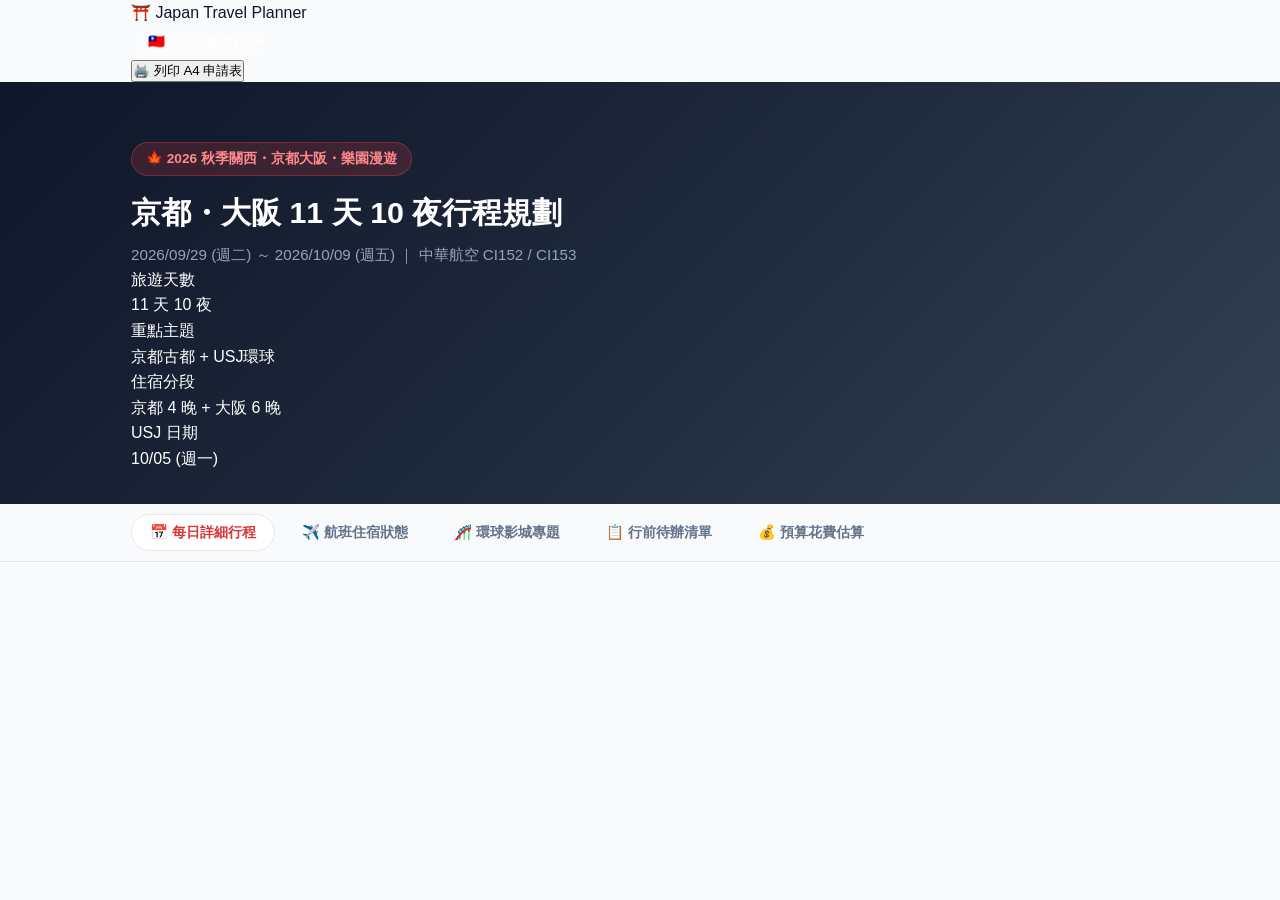
==== commit 3d1dd124: "Update index.html" ====
--- a/index.html
+++ b/index.html
@@ -3,50 +3,101 @@
 <head>
   <meta charset="UTF-8">
   <meta name="viewport" content="width=device-width, initial-scale=1.0">
-  <title>2026 Kansai Trip</title>
+  <title>2026 關西秋季之旅 11天10夜 行程規劃與即時追蹤</title>
   <link rel="stylesheet" href="styles.css">
 </head>
 <body>
-  <header>
-    <div class="container relative">
-      <!-- 語系切換按鈕 -->
-      <div class="lang-switch">
-        <select id="langSelector" onchange="changeLanguage()">
-          <option value="zh">🇹🇼 中文 (ZH)</option>
-          <option value="vi">🇻🇳 Tiếng Việt (VI)</option>
-        </select>
-        <a href="print_a4.html" target="_blank" class="print-btn" id="ui-print-btn">🖨️ 列印 A4</a>
-      </div>
 
-      <div class="badge-trip" id="ui-badge">🍁 2026 秋季關西・京都大阪・樂園漫遊</div>
-      <h1 id="ui-title">京都・大阪 11 天 10 夜行程規劃</h1>
-      <div class="hero-subtitle" id="ui-subtitle">2026/09/29 ～ 2026/10/09 ｜ 中華航空 CI152 / CI153</div>
-    </div>
-  </header>
-
-  <div class="nav-tabs-wrapper">
-    <div class="container">
-      <div class="nav-tabs" id="ui-tabs">
-        <button class="tab-btn active" onclick="switchTab('itinerary', this)" id="tab-1">📅 每日行程</button>
-        <button class="tab-btn" onclick="switchTab('booking', this)" id="tab-2">✈️ 航班住宿</button>
+  <!-- 獨立頂部導覽列：語系切換與列印按鈕 -->
+  <div class="top-bar">
+    <div class="container top-bar-content">
+      <div class="brand-tag">⛩️ Japan Travel Planner</div>
+      <div class="top-actions">
+        <div class="lang-select-wrap">
+          <select id="lang-select" class="lang-select">
+            <option value="zh" selected>🇹🇼 中文 (繁體)</option>
+            <option value="vi">🇻🇳 Tiếng Việt</option>
+          </select>
+        </div>
+        <button id="btn-print" class="btn-print-action">🖨️ 列印 A4 申請表</button>
       </div>
     </div>
   </div>
 
+  <!-- 主視覺 Header -->
+  <header>
+    <div class="container">
+      <div class="badge-trip" id="badge-trip">🍁 2026 秋季關西・京都大阪・樂園漫遊</div>
+      <h1 id="hero-title">京都・大阪 11 天 10 夜行程規劃</h1>
+      <div class="hero-subtitle" id="hero-subtitle">2026/09/29 (週二) ～ 2026/10/09 (週五) ｜ 中華航空 CI152 / CI153</div>
+
+      <div class="hero-stats">
+        <div class="stat-card">
+          <div class="stat-label" id="stat-duration-lbl">旅遊天數</div>
+          <div class="stat-value" id="stat-duration-val">11 天 10 夜</div>
+        </div>
+        <div class="stat-card">
+          <div class="stat-label" id="stat-theme-lbl">重點主題</div>
+          <div class="stat-value" id="stat-theme-val">京都古都 + USJ環球</div>
+        </div>
+        <div class="stat-card">
+          <div class="stat-label" id="stat-stay-lbl">住宿分段</div>
+          <div class="stat-value" id="stat-stay-val">京都 4 晚 + 大阪 6 晚</div>
+        </div>
+        <div class="stat-card">
+          <div class="stat-label" id="stat-usj-lbl">USJ 日期</div>
+          <div class="stat-value" id="stat-usj-val">10/05 (週一)</div>
+        </div>
+      </div>
+    </div>
+  </header>
+
+  <!-- 分頁導覽列 -->
+  <div class="nav-tabs-wrapper">
+    <div class="container">
+      <div class="nav-tabs">
+        <button class="tab-btn active" id="tab-btn-itinerary" onclick="switchTab('itinerary')">📅 每日詳細行程</button>
+        <button class="tab-btn" id="tab-btn-booking" onclick="switchTab('booking')">✈️ 航班住宿狀態</button>
+        <button class="tab-btn" id="tab-btn-usj" onclick="switchTab('usj')">🎢 環球影城專題</button>
+        <button class="tab-btn" id="tab-btn-checklist" onclick="switchTab('checklist')">📋 行前待辦清單</button>
+        <button class="tab-btn" id="tab-btn-budget" onclick="switchTab('budget')">💰 預算花費估算</button>
+      </div>
+    </div>
+  </div>
+
+  <!-- 主內容容器 -->
   <main class="container">
-    <!-- 行程分頁 -->
+    <!-- Tab 1: 每日行程 -->
     <section id="tab-itinerary" class="tab-content active">
-      <div class="day-selector" id="daySelectorContainer"></div>
-      <div id="dayContentContainer"></div>
+      <div class="day-selector" id="day-selector"></div>
+      <div id="day-cards-container"></div>
     </section>
 
-    <!-- 航班住宿分頁 -->
+    <!-- Tab 2: 航班與住宿狀態 -->
     <section id="tab-booking" class="tab-content">
-      <div class="grid-2" id="bookingContentContainer"></div>
+      <div id="booking-container"></div>
+    </section>
+
+    <!-- Tab 3: 環球影城專題 -->
+    <section id="tab-usj" class="tab-content">
+      <div id="usj-container"></div>
+    </section>
+
+    <!-- Tab 4: 行前待辦清單 -->
+    <section id="tab-checklist" class="tab-content">
+      <div id="checklist-container"></div>
+    </section>
+
+    <!-- Tab 5: 預算花費估算 -->
+    <section id="tab-budget" class="tab-content">
+      <div id="budget-container"></div>
     </section>
   </main>
 
-  <!-- 引入資料與邏輯 -->
+  <!-- A4 列印專用容器（螢幕上隱藏，列印時自動填滿單頁 A4） -->
+  <div id="print-container"></div>
+
+  <!-- 載入腳本 -->
   <script src="data.js"></script>
   <script src="app.js"></script>
 </body>
--- a/styles.css
+++ b/styles.css
@@ -0,0 +1,40 @@
+:root {
+  --primary: #d9383a; --primary-dark: #b32024; --secondary: #1e293b;
+  --bg: #f8fafc; --surface: #ffffff; --surface-subtle: #f1f5f9;
+  --border: #e2e8f0; --text-main: #0f172a; --text-muted: #64748b;
+  --radius-md: 14px; --radius-lg: 20px;
+}
+* { box-sizing: border-box; margin: 0; padding: 0; font-family: -apple-system, BlinkMacSystemFont, "Segoe UI", Roboto, sans-serif; }
+body { background-color: var(--bg); color: var(--text-main); line-height: 1.6; padding-bottom: 60px; }
+header { background: linear-gradient(135deg, #0f172a 0%, #1e293b 50%, #334155 100%); color: white; padding: 40px 20px 32px; position: relative; }
+.container { max-width: 1050px; margin: 0 auto; padding: 0 16px; position: relative; }
+
+/* 語系與列印按鈕 */
+.lang-switch { position: absolute; top: 0; right: 16px; display: flex; gap: 10px; z-index: 10; }
+select { padding: 6px 12px; border-radius: 20px; background: rgba(255,255,255,0.2); color: white; border: 1px solid rgba(255,255,255,0.3); font-size: 0.85rem; outline: none; cursor: pointer; backdrop-filter: blur(4px); }
+select option { color: #333; }
+.print-btn { padding: 6px 12px; border-radius: 20px; background: var(--surface); color: var(--secondary); text-decoration: none; font-size: 0.85rem; font-weight: 600; }
+
+/* 元件樣式 */
+.badge-trip { display: inline-flex; background: rgba(217, 56, 58, 0.2); border: 1px solid rgba(217, 56, 58, 0.4); color: #ff8a8c; padding: 5px 14px; border-radius: 20px; font-size: 0.85rem; font-weight: 600; margin-bottom: 12px; margin-top: 20px; }
+h1 { font-size: 1.9rem; font-weight: 800; }
+.hero-subtitle { color: #94a3b8; font-size: 0.95rem; margin-top: 6px; }
+.nav-tabs-wrapper { position: sticky; top: 0; background: rgba(248, 250, 252, 0.95); backdrop-filter: blur(12px); z-index: 100; border-bottom: 1px solid var(--border); padding: 10px 0; margin-bottom: 24px; }
+.nav-tabs { display: flex; gap: 8px; overflow-x: auto; scrollbar-width: none; }
+.tab-btn { background: transparent; border: 1px solid transparent; padding: 8px 18px; border-radius: 30px; font-size: 0.9rem; font-weight: 600; color: var(--text-muted); cursor: pointer; white-space: nowrap; }
+.tab-btn.active { background: var(--surface); color: var(--primary); border-color: var(--border); }
+.tab-content { display: none; } .tab-content.active { display: block; }
+.day-selector { display: flex; gap: 8px; overflow-x: auto; padding-bottom: 12px; margin-bottom: 20px; }
+.day-btn { flex: 0 0 auto; background: var(--surface); border: 1px solid var(--border); border-radius: var(--radius-md); padding: 8px 14px; text-align: center; cursor: pointer; min-width: 82px; }
+.day-btn.active { background: var(--primary); color: white; border-color: var(--primary); }
+.day-btn .d-num { font-size: 0.72rem; font-weight: 700; opacity: 0.85; text-transform: uppercase; }
+.day-btn .d-date { font-size: 0.92rem; font-weight: 800; }
+.day-card { background: var(--surface); border-radius: var(--radius-lg); border: 1px solid var(--border); padding: 24px; margin-bottom: 24px; }
+.day-header { border-bottom: 1px solid var(--border); padding-bottom: 16px; margin-bottom: 20px; }
+.timeline { position: relative; padding-left: 28px; }
+.timeline::before { content: ""; position: absolute; left: 7px; top: 8px; bottom: 8px; width: 2px; background: var(--border); }
+.timeline-item { position: relative; margin-bottom: 20px; }
+.timeline-dot { position: absolute; left: -28px; top: 5px; width: 16px; height: 16px; border-radius: 50%; background: var(--surface); border: 3px solid var(--primary); }
+.timeline-time { font-size: 0.8rem; font-weight: 700; color: var(--primary); }
+.timeline-title { font-size: 1.05rem; font-weight: 700; }
+.timeline-desc { font-size: 0.9rem; color: var(--text-muted); margin-top: 4px; }
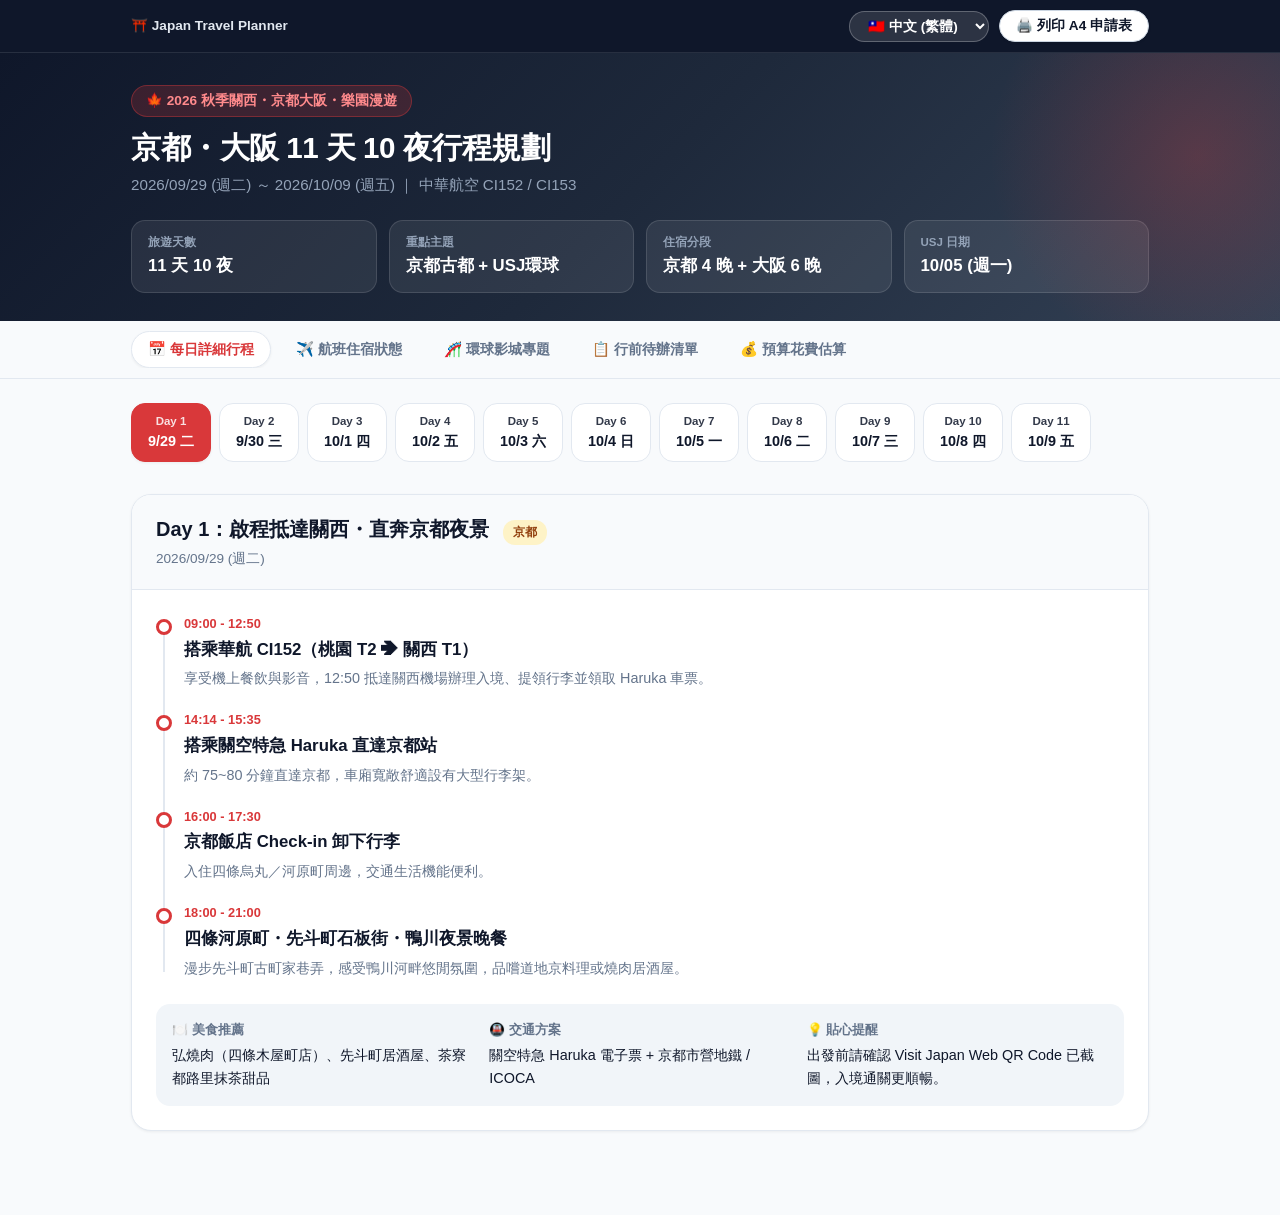
==== commit 50c0f4bd: "Update index.html" ====
--- a/index.html
+++ b/index.html
@@ -3,7 +3,7 @@
 <head>
   <meta charset="UTF-8">
   <meta name="viewport" content="width=device-width, initial-scale=1.0">
-  <title>2026 關西秋季之旅 11天10夜 行程規劃與即時追蹤</title>
+  <title>2026 關西秋季之旅 10天9夜 行程規劃與即時追蹤</title>
   <link rel="stylesheet" href="styles.css">
 </head>
 <body>
@@ -28,13 +28,13 @@
   <header>
     <div class="container">
       <div class="badge-trip" id="badge-trip">🍁 2026 秋季關西・京都大阪・樂園漫遊</div>
-      <h1 id="hero-title">京都・大阪 11 天 10 夜行程規劃</h1>
-      <div class="hero-subtitle" id="hero-subtitle">2026/09/29 (週二) ～ 2026/10/09 (週五) ｜ 中華航空 CI152 / CI153</div>
+      <h1 id="hero-title">京都・大阪 10 天 9 夜行程規劃</h1>
+      <div class="hero-subtitle" id="hero-subtitle">2026/10/01 (週四) ～ 2026/10/10 (週六) ｜ 中華航空 CI156 / CI153 (A350)</div>
 
       <div class="hero-stats">
         <div class="stat-card">
           <div class="stat-label" id="stat-duration-lbl">旅遊天數</div>
-          <div class="stat-value" id="stat-duration-val">11 天 10 夜</div>
+          <div class="stat-value" id="stat-duration-val">10 天 9 夜</div>
         </div>
         <div class="stat-card">
           <div class="stat-label" id="stat-theme-lbl">重點主題</div>
@@ -42,11 +42,11 @@
         </div>
         <div class="stat-card">
           <div class="stat-label" id="stat-stay-lbl">住宿分段</div>
-          <div class="stat-value" id="stat-stay-val">京都 4 晚 + 大阪 6 晚</div>
+          <div class="stat-value" id="stat-stay-val">京都 4 晚 + 大阪 5 晚</div>
         </div>
         <div class="stat-card">
           <div class="stat-label" id="stat-usj-lbl">USJ 日期</div>
-          <div class="stat-value" id="stat-usj-val">10/05 (週一)</div>
+          <div class="stat-value" id="stat-usj-val">10/06 (週二)</div>
         </div>
       </div>
     </div>
--- a/styles.css
+++ b/styles.css
@@ -1,40 +1,642 @@
 :root {
-  --primary: #d9383a; --primary-dark: #b32024; --secondary: #1e293b;
-  --bg: #f8fafc; --surface: #ffffff; --surface-subtle: #f1f5f9;
-  --border: #e2e8f0; --text-main: #0f172a; --text-muted: #64748b;
-  --radius-md: 14px; --radius-lg: 20px;
-}
-* { box-sizing: border-box; margin: 0; padding: 0; font-family: -apple-system, BlinkMacSystemFont, "Segoe UI", Roboto, sans-serif; }
-body { background-color: var(--bg); color: var(--text-main); line-height: 1.6; padding-bottom: 60px; }
-header { background: linear-gradient(135deg, #0f172a 0%, #1e293b 50%, #334155 100%); color: white; padding: 40px 20px 32px; position: relative; }
-.container { max-width: 1050px; margin: 0 auto; padding: 0 16px; position: relative; }
-
-/* 語系與列印按鈕 */
-.lang-switch { position: absolute; top: 0; right: 16px; display: flex; gap: 10px; z-index: 10; }
-select { padding: 6px 12px; border-radius: 20px; background: rgba(255,255,255,0.2); color: white; border: 1px solid rgba(255,255,255,0.3); font-size: 0.85rem; outline: none; cursor: pointer; backdrop-filter: blur(4px); }
-select option { color: #333; }
-.print-btn { padding: 6px 12px; border-radius: 20px; background: var(--surface); color: var(--secondary); text-decoration: none; font-size: 0.85rem; font-weight: 600; }
-
-/* 元件樣式 */
-.badge-trip { display: inline-flex; background: rgba(217, 56, 58, 0.2); border: 1px solid rgba(217, 56, 58, 0.4); color: #ff8a8c; padding: 5px 14px; border-radius: 20px; font-size: 0.85rem; font-weight: 600; margin-bottom: 12px; margin-top: 20px; }
-h1 { font-size: 1.9rem; font-weight: 800; }
-.hero-subtitle { color: #94a3b8; font-size: 0.95rem; margin-top: 6px; }
-.nav-tabs-wrapper { position: sticky; top: 0; background: rgba(248, 250, 252, 0.95); backdrop-filter: blur(12px); z-index: 100; border-bottom: 1px solid var(--border); padding: 10px 0; margin-bottom: 24px; }
-.nav-tabs { display: flex; gap: 8px; overflow-x: auto; scrollbar-width: none; }
-.tab-btn { background: transparent; border: 1px solid transparent; padding: 8px 18px; border-radius: 30px; font-size: 0.9rem; font-weight: 600; color: var(--text-muted); cursor: pointer; white-space: nowrap; }
-.tab-btn.active { background: var(--surface); color: var(--primary); border-color: var(--border); }
-.tab-content { display: none; } .tab-content.active { display: block; }
-.day-selector { display: flex; gap: 8px; overflow-x: auto; padding-bottom: 12px; margin-bottom: 20px; }
-.day-btn { flex: 0 0 auto; background: var(--surface); border: 1px solid var(--border); border-radius: var(--radius-md); padding: 8px 14px; text-align: center; cursor: pointer; min-width: 82px; }
-.day-btn.active { background: var(--primary); color: white; border-color: var(--primary); }
-.day-btn .d-num { font-size: 0.72rem; font-weight: 700; opacity: 0.85; text-transform: uppercase; }
-.day-btn .d-date { font-size: 0.92rem; font-weight: 800; }
-.day-card { background: var(--surface); border-radius: var(--radius-lg); border: 1px solid var(--border); padding: 24px; margin-bottom: 24px; }
-.day-header { border-bottom: 1px solid var(--border); padding-bottom: 16px; margin-bottom: 20px; }
-.timeline { position: relative; padding-left: 28px; }
-.timeline::before { content: ""; position: absolute; left: 7px; top: 8px; bottom: 8px; width: 2px; background: var(--border); }
-.timeline-item { position: relative; margin-bottom: 20px; }
-.timeline-dot { position: absolute; left: -28px; top: 5px; width: 16px; height: 16px; border-radius: 50%; background: var(--surface); border: 3px solid var(--primary); }
-.timeline-time { font-size: 0.8rem; font-weight: 700; color: var(--primary); }
-.timeline-title { font-size: 1.05rem; font-weight: 700; }
-.timeline-desc { font-size: 0.9rem; color: var(--text-muted); margin-top: 4px; }
+  --primary: #d9383a;
+  --primary-dark: #b32024;
+  --primary-light: #fbebee;
+  --secondary: #0f172a;
+  --accent: #d97706;
+  --accent-light: #fef3c7;
+  --bg: #f8fafc;
+  --surface: #ffffff;
+  --surface-subtle: #f1f5f9;
+  --border: #e2e8f0;
+  --text-main: #0f172a;
+  --text-muted: #64748b;
+  --text-light: #94a3b8;
+  --success: #10b981;
+  --success-bg: #ecfdf5;
+  --warning: #f59e0b;
+  --warning-bg: #fffbeb;
+  --radius-sm: 8px;
+  --radius-md: 14px;
+  --radius-lg: 20px;
+  --shadow-sm: 0 1px 3px rgba(0,0,0,0.06);
+  --shadow-md: 0 4px 6px -1px rgba(0,0,0,0.07);
+}
+
+* {
+  box-sizing: border-box;
+  margin: 0;
+  padding: 0;
+  font-family: -apple-system, BlinkMacSystemFont, "Segoe UI", Roboto, "Noto Sans TC", sans-serif;
+}
+
+body {
+  background-color: var(--bg);
+  color: var(--text-main);
+  line-height: 1.6;
+  padding-bottom: 60px;
+}
+
+/* 獨立頂部導覽列（避免按鈕遮擋標題） */
+.top-bar {
+  background: #0f172a;
+  border-bottom: 1px solid rgba(255, 255, 255, 0.1);
+  padding: 10px 0;
+  position: relative;
+  z-index: 100;
+}
+
+.top-bar-content {
+  display: flex;
+  justify-content: space-between;
+  align-items: center;
+  flex-wrap: wrap;
+  gap: 12px;
+}
+
+.brand-tag {
+  color: #e2e8f0;
+  font-size: 0.85rem;
+  font-weight: 700;
+  display: flex;
+  align-items: center;
+  gap: 6px;
+}
+
+.top-actions {
+  display: flex;
+  align-items: center;
+  gap: 10px;
+}
+
+.lang-select {
+  background: rgba(255, 255, 255, 0.12);
+  color: white;
+  border: 1px solid rgba(255, 255, 255, 0.25);
+  border-radius: 20px;
+  padding: 6px 14px;
+  font-size: 0.85rem;
+  font-weight: 600;
+  cursor: pointer;
+  outline: none;
+}
+
+.lang-select option {
+  background: #1e293b;
+  color: white;
+}
+
+.btn-print-action {
+  background: var(--surface);
+  color: #0f172a;
+  border: 1px solid #cbd5e1;
+  padding: 6px 16px;
+  border-radius: 20px;
+  font-size: 0.85rem;
+  font-weight: 700;
+  cursor: pointer;
+  display: inline-flex;
+  align-items: center;
+  gap: 6px;
+  box-shadow: var(--shadow-sm);
+  transition: all 0.2s;
+}
+
+.btn-print-action:hover {
+  background: #f1f5f9;
+  transform: translateY(-1px);
+}
+
+/* Header 區域 */
+header {
+  background: linear-gradient(135deg, #0f172a 0%, #1e293b 50%, #334155 100%);
+  color: white;
+  padding: 32px 0 28px;
+  position: relative;
+  overflow: hidden;
+}
+
+header::before {
+  content: "";
+  position: absolute;
+  top: -40%;
+  right: -10%;
+  width: 420px;
+  height: 420px;
+  background: radial-gradient(circle, rgba(217, 56, 58, 0.25) 0%, rgba(217, 56, 58, 0) 70%);
+  border-radius: 50%;
+  pointer-events: none;
+}
+
+.container {
+  max-width: 1050px;
+  margin: 0 auto;
+  padding: 0 16px;
+}
+
+.badge-trip {
+  display: inline-flex;
+  align-items: center;
+  gap: 6px;
+  background: rgba(217, 56, 58, 0.2);
+  border: 1px solid rgba(217, 56, 58, 0.4);
+  color: #ff8a8c;
+  padding: 4px 14px;
+  border-radius: 20px;
+  font-size: 0.85rem;
+  font-weight: 600;
+  margin-bottom: 12px;
+}
+
+h1 {
+  font-size: 1.85rem;
+  font-weight: 800;
+  letter-spacing: -0.5px;
+  line-height: 1.3;
+}
+
+.hero-subtitle {
+  color: #94a3b8;
+  font-size: 0.95rem;
+  margin-top: 6px;
+}
+
+.hero-stats {
+  display: grid;
+  grid-template-columns: repeat(auto-fit, minmax(135px, 1fr));
+  gap: 12px;
+  margin-top: 22px;
+}
+
+.stat-card {
+  background: rgba(255, 255, 255, 0.08);
+  border: 1px solid rgba(255, 255, 255, 0.12);
+  border-radius: var(--radius-md);
+  padding: 12px 16px;
+}
+
+.stat-label {
+  color: #94a3b8;
+  font-size: 0.72rem;
+  font-weight: 600;
+  text-transform: uppercase;
+}
+
+.stat-value {
+  color: #ffffff;
+  font-size: 1.05rem;
+  font-weight: 800;
+  margin-top: 2px;
+}
+
+/* 分頁導覽 */
+.nav-tabs-wrapper {
+  position: sticky;
+  top: 0;
+  background: rgba(248, 250, 252, 0.95);
+  backdrop-filter: blur(12px);
+  z-index: 90;
+  border-bottom: 1px solid var(--border);
+  padding: 10px 0;
+  margin-bottom: 24px;
+}
+
+.nav-tabs {
+  display: flex;
+  gap: 8px;
+  overflow-x: auto;
+  scrollbar-width: none;
+}
+
+.nav-tabs::-webkit-scrollbar {
+  display: none;
+}
+
+.tab-btn {
+  background: transparent;
+  border: 1px solid transparent;
+  padding: 8px 16px;
+  border-radius: 30px;
+  font-size: 0.9rem;
+  font-weight: 600;
+  color: var(--text-muted);
+  cursor: pointer;
+  white-space: nowrap;
+  transition: all 0.2s ease;
+}
+
+.tab-btn:hover {
+  color: var(--text-main);
+  background: var(--surface-subtle);
+}
+
+.tab-btn.active {
+  background: var(--surface);
+  color: var(--primary);
+  border-color: var(--border);
+  box-shadow: var(--shadow-sm);
+}
+
+.tab-content {
+  display: none;
+}
+
+.tab-content.active {
+  display: block;
+}
+
+/* 天數按鈕列 */
+.day-selector {
+  display: flex;
+  gap: 8px;
+  overflow-x: auto;
+  padding-bottom: 12px;
+  margin-bottom: 20px;
+  scrollbar-width: thin;
+}
+
+.day-btn {
+  flex: 0 0 auto;
+  background: var(--surface);
+  border: 1px solid var(--border);
+  border-radius: var(--radius-md);
+  padding: 8px 12px;
+  text-align: center;
+  cursor: pointer;
+  transition: all 0.2s;
+  min-width: 80px;
+}
+
+.day-btn:hover {
+  border-color: var(--primary);
+}
+
+.day-btn.active {
+  background: var(--primary);
+  color: white;
+  border-color: var(--primary);
+  box-shadow: var(--shadow-sm);
+}
+
+.day-btn .d-num {
+  font-size: 0.72rem;
+  font-weight: 700;
+  opacity: 0.85;
+}
+
+.day-btn .d-date {
+  font-size: 0.9rem;
+  font-weight: 800;
+}
+
+/* 每日詳細行程卡片 */
+.day-card {
+  background: var(--surface);
+  border-radius: var(--radius-lg);
+  border: 1px solid var(--border);
+  box-shadow: var(--shadow-sm);
+  overflow: hidden;
+  margin-bottom: 24px;
+}
+
+.day-header {
+  background: #f8fafc;
+  border-bottom: 1px solid var(--border);
+  padding: 18px 24px;
+  display: flex;
+  justify-content: space-between;
+  align-items: center;
+  flex-wrap: wrap;
+  gap: 12px;
+}
+
+.day-title-group h2 {
+  font-size: 1.25rem;
+  font-weight: 800;
+  color: var(--secondary);
+}
+
+.city-tag {
+  display: inline-block;
+  font-size: 0.75rem;
+  font-weight: 700;
+  padding: 3px 10px;
+  border-radius: 12px;
+  margin-left: 8px;
+}
+
+.city-tag.kyoto { background: #fef3c7; color: #92400e; }
+.city-tag.osaka { background: #e0e7ff; color: #3730a3; }
+.city-tag.usj { background: #fce7f3; color: #9d174d; }
+
+.day-body { padding: 24px; }
+
+.timeline {
+  position: relative;
+  padding-left: 28px;
+  margin-bottom: 24px;
+}
+
+.timeline::before {
+  content: "";
+  position: absolute;
+  left: 7px;
+  top: 8px;
+  bottom: 8px;
+  width: 2px;
+  background: var(--border);
+}
+
+.timeline-item {
+  position: relative;
+  margin-bottom: 20px;
+}
+
+.timeline-item:last-child { margin-bottom: 0; }
+
+.timeline-dot {
+  position: absolute;
+  left: -28px;
+  top: 5px;
+  width: 16px;
+  height: 16px;
+  border-radius: 50%;
+  background: var(--surface);
+  border: 3px solid var(--primary);
+}
+
+.timeline-time {
+  font-size: 0.8rem;
+  font-weight: 700;
+  color: var(--primary);
+  margin-bottom: 2px;
+}
+
+.timeline-title {
+  font-size: 1.05rem;
+  font-weight: 700;
+  color: var(--text-main);
+}
+
+.timeline-desc {
+  font-size: 0.9rem;
+  color: var(--text-muted);
+  margin-top: 4px;
+}
+
+.day-meta-grid {
+  display: grid;
+  grid-template-columns: repeat(auto-fit, minmax(240px, 1fr));
+  gap: 16px;
+  background: var(--surface-subtle);
+  border-radius: var(--radius-md);
+  padding: 16px;
+}
+
+.meta-box h4 {
+  font-size: 0.8rem;
+  font-weight: 700;
+  color: var(--text-muted);
+  text-transform: uppercase;
+  margin-bottom: 4px;
+  display: flex;
+  align-items: center;
+  gap: 6px;
+}
+
+.meta-box p {
+  font-size: 0.9rem;
+  color: var(--text-main);
+  font-weight: 500;
+}
+
+/* 卡片與航班住宿樣式 */
+.grid-2 {
+  display: grid;
+  grid-template-columns: repeat(auto-fit, minmax(320px, 1fr));
+  gap: 20px;
+}
+
+.card {
+  background: var(--surface);
+  border: 1px solid var(--border);
+  border-radius: var(--radius-lg);
+  padding: 24px;
+  box-shadow: var(--shadow-sm);
+}
+
+.card-header {
+  display: flex;
+  justify-content: space-between;
+  align-items: center;
+  margin-bottom: 16px;
+  padding-bottom: 12px;
+  border-bottom: 1px solid var(--border);
+}
+
+.card-title {
+  font-size: 1.15rem;
+  font-weight: 700;
+  color: var(--secondary);
+  display: flex;
+  align-items: center;
+  gap: 8px;
+}
+
+.badge-status {
+  font-size: 0.75rem;
+  font-weight: 700;
+  padding: 3px 10px;
+  border-radius: 12px;
+}
+
+.badge-status.pending {
+  background: var(--warning-bg);
+  color: var(--warning);
+  border: 1px solid #fde68a;
+}
+
+.flight-route {
+  display: flex;
+  align-items: center;
+  justify-content: space-between;
+  margin: 14px 0;
+  padding: 14px 16px;
+  background: var(--surface-subtle);
+  border-radius: var(--radius-md);
+}
+
+.flight-point { text-align: center; }
+.flight-time { font-size: 1.25rem; font-weight: 800; }
+.flight-code { font-size: 0.8rem; color: var(--text-muted); font-weight: 600; }
+.flight-arrow { color: var(--primary); font-weight: 700; font-size: 0.85rem; text-align: center; }
+
+/* 待辦清單與進度條 */
+.checklist-item {
+  display: flex;
+  align-items: flex-start;
+  gap: 12px;
+  padding: 12px 14px;
+  border-radius: var(--radius-sm);
+}
+
+.checklist-item:hover { background: var(--surface-subtle); }
+.checklist-item input[type="checkbox"] { margin-top: 4px; width: 18px; height: 18px; accent-color: var(--primary); cursor: pointer; }
+.checklist-title { font-size: 0.95rem; font-weight: 600; cursor: pointer; }
+.checklist-desc { font-size: 0.82rem; color: var(--text-muted); margin-top: 2px; }
+
+.progress-bar-wrap {
+  margin: 16px 0 20px;
+  background: var(--surface-subtle);
+  border-radius: 10px;
+  height: 10px;
+  overflow: hidden;
+}
+
+.progress-bar {
+  height: 100%;
+  background: linear-gradient(90deg, var(--primary) 0%, var(--accent) 100%);
+  border-radius: 10px;
+  transition: width 0.3s ease;
+}
+
+/* 環球影城特輯 */
+.usj-hero {
+  background: linear-gradient(135deg, #1e1b4b 0%, #312e81 100%);
+  color: white;
+  border-radius: var(--radius-lg);
+  padding: 28px;
+  margin-bottom: 24px;
+}
+
+.usj-hero h3 { font-size: 1.45rem; font-weight: 800; margin-bottom: 8px; }
+.usj-hero p { color: #c7d2fe; font-size: 0.95rem; }
+.usj-tips-grid { display: grid; grid-template-columns: repeat(auto-fit, minmax(220px, 1fr)); gap: 16px; margin-top: 20px; }
+.usj-tip-card { background: rgba(255, 255, 255, 0.1); border: 1px solid rgba(255, 255, 255, 0.15); border-radius: var(--radius-md); padding: 16px; }
+.usj-tip-title { font-weight: 700; font-size: 0.95rem; color: #fbbf24; margin-bottom: 6px; }
+.usj-tip-desc { font-size: 0.85rem; color: #e0e7ff; line-height: 1.5; }
+
+/* 預算表格 */
+.table-responsive { overflow-x: auto; }
+table { width: 100%; border-collapse: collapse; text-align: left; font-size: 0.9rem; }
+th { background: var(--surface-subtle); color: var(--text-muted); font-weight: 700; padding: 12px 16px; border-bottom: 2px solid var(--border); }
+td { padding: 14px 16px; border-bottom: 1px solid var(--border); }
+.num-col { text-align: right; font-weight: 600; }
+.tfoot-total td { font-weight: 800; font-size: 1rem; background: var(--surface-subtle); border-top: 2px solid var(--secondary); }
+
+/* ==========================================================================
+   A4 申請表列印專用樣式（完美均勻填滿單頁 A4）
+   ========================================================================== */
+#print-container {
+  display: none;
+}
+
+@media print {
+  @page {
+    size: A4 portrait;
+    margin: 10mm 12mm 10mm 12mm;
+  }
+
+  body {
+    background: #ffffff !important;
+    color: #000000 !important;
+    padding: 0 !important;
+    margin: 0 !important;
+    font-size: 9.5pt !important;
+    line-height: 1.4 !important;
+  }
+
+  /* 隱藏網頁互動操作介面 */
+  .top-bar, header, .nav-tabs-wrapper, main {
+    display: none !important;
+  }
+
+  /* 顯示 A4 正式文件格式 */
+  #print-container {
+    display: block !important;
+    width: 100% !important;
+    max-width: 100% !important;
+    margin: 0 auto !important;
+    padding: 0 !important;
+  }
+
+  .print-header {
+    text-align: center;
+    margin-bottom: 10px;
+  }
+
+  .print-title {
+    font-size: 16pt !important;
+    font-weight: 900 !important;
+    color: #0f172a !important;
+    letter-spacing: 0.5px;
+    margin-bottom: 2px;
+  }
+
+  .print-subtitle {
+    font-size: 9.5pt !important;
+    color: #475569 !important;
+    font-weight: 600;
+  }
+
+  .print-info-grid {
+    display: grid;
+    grid-template-columns: 1fr 1fr;
+    gap: 4px 16px;
+    background: #f8fafc !important;
+    border: 1px solid #94a3b8 !important;
+    border-radius: 4px;
+    padding: 8px 12px;
+    margin-bottom: 10px;
+    font-size: 9pt !important;
+  }
+
+  .print-table {
+    width: 100% !important;
+    border-collapse: collapse !important;
+    table-layout: fixed !important;
+    margin-bottom: 8px !important;
+  }
+
+  .print-table th {
+    background: #e2e8f0 !important;
+    color: #0f172a !important;
+    border: 1px solid #64748b !important;
+    padding: 5px 6px !important;
+    font-size: 9pt !important;
+    font-weight: 800 !important;
+    text-align: left !important;
+    -webkit-print-color-adjust: exact;
+    print-color-adjust: exact;
+  }
+
+  .print-table td {
+    border: 1px solid #94a3b8 !important;
+    padding: 5px 6px !important;
+    font-size: 8.5pt !important;
+    line-height: 1.35 !important;
+    color: #1e293b !important;
+    vertical-align: top !important;
+    word-break: break-word;
+  }
+
+  .print-col-date { width: 15%; font-weight: 700; }
+  .print-col-city { width: 18%; font-weight: 600; }
+  .print-col-plan { width: 44%; }
+  .print-col-hotel { width: 23%; white-space: pre-line; font-size: 8pt !important; }
+
+  .print-footer {
+    font-size: 7.5pt !important;
+    color: #64748b !important;
+    text-align: center;
+    border-top: 1px solid #cbd5e1;
+    padding-top: 4px;
+    margin-top: 4px;
+  }
+}
+
+@media (max-width: 768px) {
+  h1 { font-size: 1.5rem; }
+  .day-header { flex-direction: column; align-items: flex-start; }
+  .day-meta-grid { grid-template-columns: 1fr; }
+}
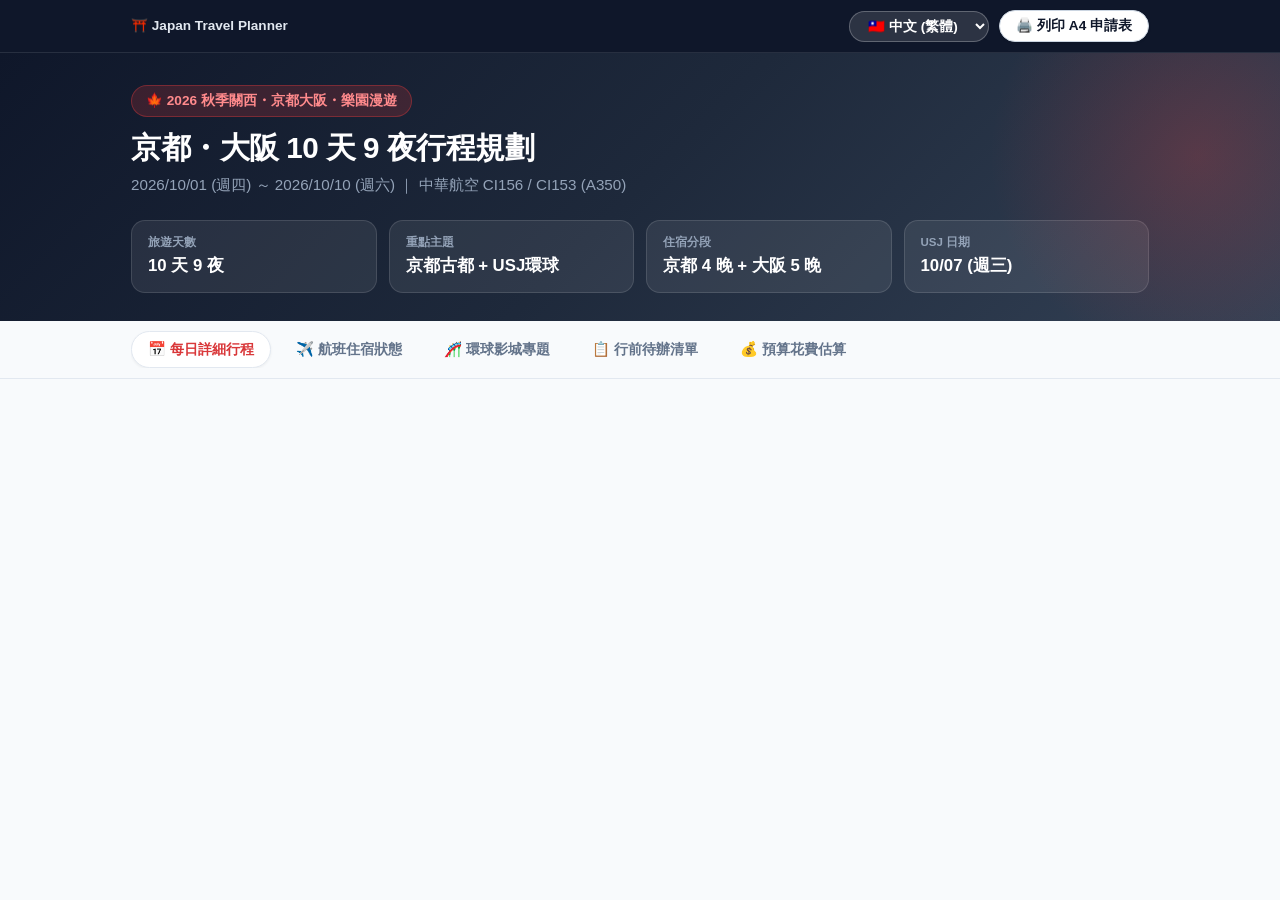
==== commit 6158d2f1: "Update index.html" ====
--- a/index.html
+++ b/index.html
@@ -46,7 +46,8 @@
         </div>
         <div class="stat-card">
           <div class="stat-label" id="stat-usj-lbl">USJ 日期</div>
-          <div class="stat-value" id="stat-usj-val">10/06 (週二)</div>
+          <!-- 這裡已同步更新為 10/07 (週三) -->
+          <div class="stat-value" id="stat-usj-val">10/07 (週三)</div>
         </div>
       </div>
     </div>
--- a/styles.css
+++ b/styles.css
@@ -37,7 +37,7 @@
   padding-bottom: 60px;
 }
 
-/* 獨立頂部導覽列（避免按鈕遮擋標題） */
+/* 獨立頂部導覽列 */
 .top-bar {
   background: #0f172a;
   border-bottom: 1px solid rgba(255, 255, 255, 0.1);
@@ -456,6 +456,12 @@
   border: 1px solid #fde68a;
 }
 
+.badge-status.confirmed {
+  background: var(--success-bg);
+  color: var(--success);
+  border: 1px solid #a7f3d0;
+}
+
 .flight-route {
   display: flex;
   align-items: center;
@@ -470,6 +476,94 @@
 .flight-time { font-size: 1.25rem; font-weight: 800; }
 .flight-code { font-size: 0.8rem; color: var(--text-muted); font-weight: 600; }
 .flight-arrow { color: var(--primary); font-weight: 700; font-size: 0.85rem; text-align: center; }
+
+/* 飯店清單與比較卡片 */
+.hotel-section-title {
+  font-size: 1.2rem;
+  font-weight: 800;
+  color: var(--secondary);
+  margin: 28px 0 14px;
+  display: flex;
+  align-items: center;
+  gap: 8px;
+}
+
+.hotel-grid {
+  display: grid;
+  grid-template-columns: repeat(auto-fit, minmax(310px, 1fr));
+  gap: 18px;
+  margin-bottom: 24px;
+}
+
+.hotel-card {
+  background: var(--surface);
+  border: 1px solid var(--border);
+  border-radius: var(--radius-md);
+  padding: 20px;
+  box-shadow: var(--shadow-sm);
+  display: flex;
+  flex-direction: column;
+  justify-content: space-between;
+  transition: transform 0.2s, box-shadow 0.2s;
+}
+
+.hotel-card:hover {
+  transform: translateY(-2px);
+  box-shadow: var(--shadow-md);
+}
+
+.hotel-header {
+  display: flex;
+  justify-content: space-between;
+  align-items: flex-start;
+  gap: 10px;
+  margin-bottom: 12px;
+}
+
+.hotel-name {
+  font-size: 1.05rem;
+  font-weight: 800;
+  color: var(--secondary);
+}
+
+.hotel-tag {
+  font-size: 0.75rem;
+  font-weight: 700;
+  padding: 3px 8px;
+  border-radius: 10px;
+  white-space: nowrap;
+}
+
+.hotel-tag.kyoto { background: #fef3c7; color: #92400e; }
+.hotel-tag.osaka { background: #e0e7ff; color: #3730a3; }
+
+.hotel-price {
+  font-size: 1rem;
+  font-weight: 800;
+  color: var(--primary);
+  margin-bottom: 10px;
+}
+
+.hotel-detail-box {
+  background: var(--surface-subtle);
+  border-radius: var(--radius-sm);
+  padding: 10px 12px;
+  font-size: 0.85rem;
+  margin-bottom: 10px;
+}
+
+.hotel-detail-box h5 {
+  font-size: 0.78rem;
+  font-weight: 700;
+  color: var(--text-muted);
+  text-transform: uppercase;
+  margin-bottom: 3px;
+}
+
+.hotel-detail-box p {
+  color: var(--text-main);
+  line-height: 1.4;
+}
 
 /* 待辦清單與進度條 */
 .checklist-item {
@@ -516,6 +610,115 @@
 .usj-tip-title { font-weight: 700; font-size: 0.95rem; color: #fbbf24; margin-bottom: 6px; }
 .usj-tip-desc { font-size: 0.85rem; color: #e0e7ff; line-height: 1.5; }
 
+/* 快速通關分類卡片區塊 */
+.express-section {
+  margin-top: 28px;
+}
+
+.express-cat-title {
+  font-size: 1.15rem;
+  font-weight: 800;
+  color: var(--secondary);
+  margin: 24px 0 14px;
+  display: flex;
+  align-items: center;
+  gap: 8px;
+}
+
+.express-grid {
+  display: grid;
+  grid-template-columns: repeat(auto-fit, minmax(300px, 1fr));
+  gap: 16px;
+}
+
+.express-card {
+  background: var(--surface);
+  border: 1px solid var(--border);
+  border-radius: var(--radius-md);
+  padding: 18px;
+  box-shadow: var(--shadow-sm);
+  transition: transform 0.2s, box-shadow 0.2s;
+  display: flex;
+  flex-direction: column;
+  justify-content: space-between;
+}
+
+.express-card:hover {
+  transform: translateY(-2px);
+  box-shadow: var(--shadow-md);
+}
+
+.express-card.recommended {
+  border-color: #f59e0b;
+  background: #fffdfa;
+}
+
+.express-header {
+  display: flex;
+  justify-content: space-between;
+  align-items: flex-start;
+  gap: 8px;
+  margin-bottom: 10px;
+}
+
+.express-name {
+  font-size: 1.05rem;
+  font-weight: 800;
+  color: var(--secondary);
+}
+
+.express-subname {
+  font-size: 0.8rem;
+  color: var(--text-muted);
+  font-weight: 600;
+}
+
+.express-badge {
+  font-size: 0.72rem;
+  font-weight: 700;
+  padding: 2px 8px;
+  border-radius: 10px;
+  white-space: nowrap;
+}
+
+.express-badge.dual { background: #fef3c7; color: #b45309; }
+.express-badge.mario { background: #fee2e2; color: #b91c1c; }
+.express-badge.potter { background: #e0e7ff; color: #3730a3; }
+.express-badge.general { background: #f1f5f9; color: #475569; }
+
+.express-rides {
+  list-style: none;
+  margin: 10px 0 12px;
+  font-size: 0.88rem;
+}
+
+.express-rides li {
+  padding: 4px 0;
+  display: flex;
+  align-items: flex-start;
+  gap: 6px;
+  color: #334155;
+  border-bottom: 1px dashed #f1f5f9;
+}
+
+.express-rides li:last-child {
+  border-bottom: none;
+}
+
+.express-rides li span.bullet {
+  color: var(--primary);
+  font-weight: 800;
+}
+
+.express-note {
+  font-size: 0.78rem;
+  color: var(--text-muted);
+  background: var(--surface-subtle);
+  padding: 6px 10px;
+  border-radius: var(--radius-sm);
+  margin-top: auto;
+}
+
 /* 預算表格 */
 .table-responsive { overflow-x: auto; }
 table { width: 100%; border-collapse: collapse; text-align: left; font-size: 0.9rem; }
@@ -524,9 +727,7 @@
 .num-col { text-align: right; font-weight: 600; }
 .tfoot-total td { font-weight: 800; font-size: 1rem; background: var(--surface-subtle); border-top: 2px solid var(--secondary); }
 
-/* ==========================================================================
-   A4 申請表列印專用樣式（完美均勻填滿單頁 A4）
-   ========================================================================== */
+/* A4 申請表列印樣式 */
 #print-container {
   display: none;
 }
@@ -546,12 +747,10 @@
     line-height: 1.4 !important;
   }
 
-  /* 隱藏網頁互動操作介面 */
   .top-bar, header, .nav-tabs-wrapper, main {
     display: none !important;
   }
 
-  /* 顯示 A4 正式文件格式 */
   #print-container {
     display: block !important;
     width: 100% !important;
@@ -602,7 +801,7 @@
     background: #e2e8f0 !important;
     color: #0f172a !important;
     border: 1px solid #64748b !important;
-    padding: 5px 6px !important;
+    padding: 6px 6px !important;
     font-size: 9pt !important;
     font-weight: 800 !important;
     text-align: left !important;
@@ -612,7 +811,7 @@
 
   .print-table td {
     border: 1px solid #94a3b8 !important;
-    padding: 5px 6px !important;
+    padding: 6px 6px !important;
     font-size: 8.5pt !important;
     line-height: 1.35 !important;
     color: #1e293b !important;
